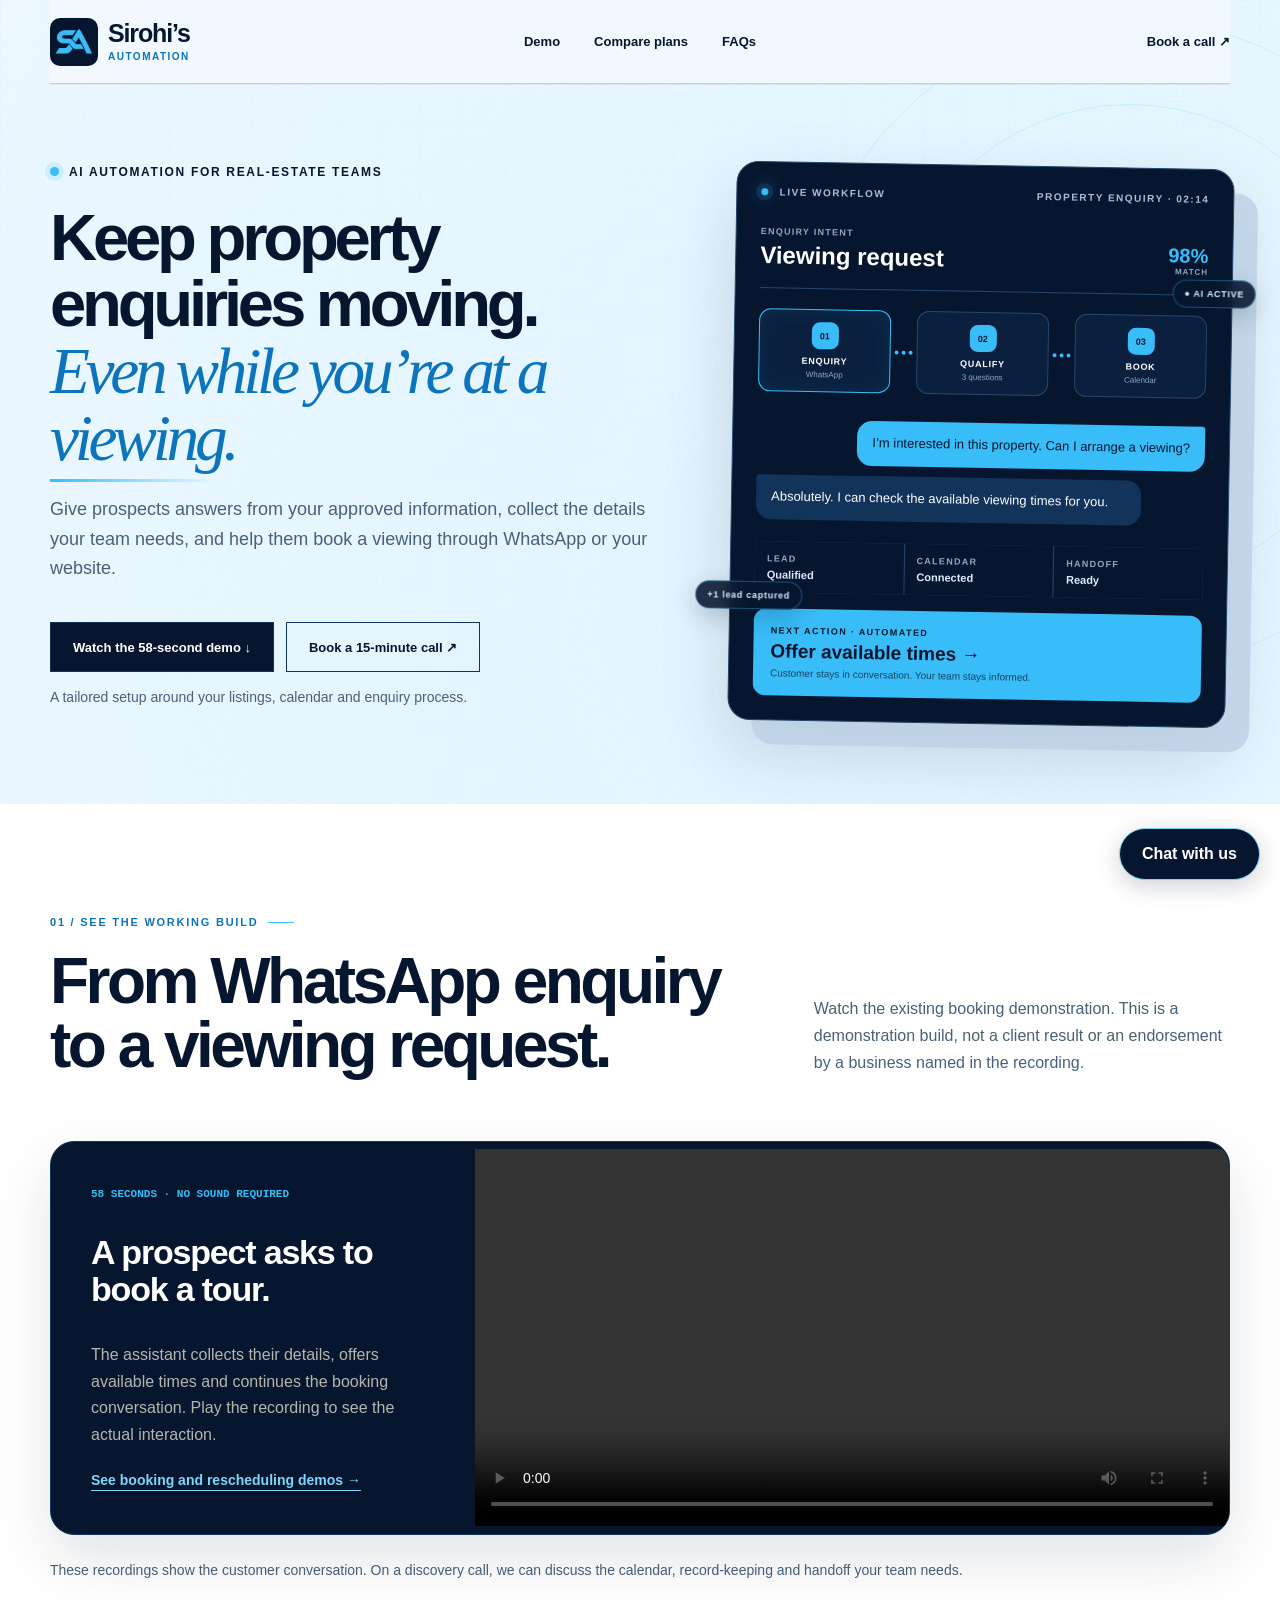
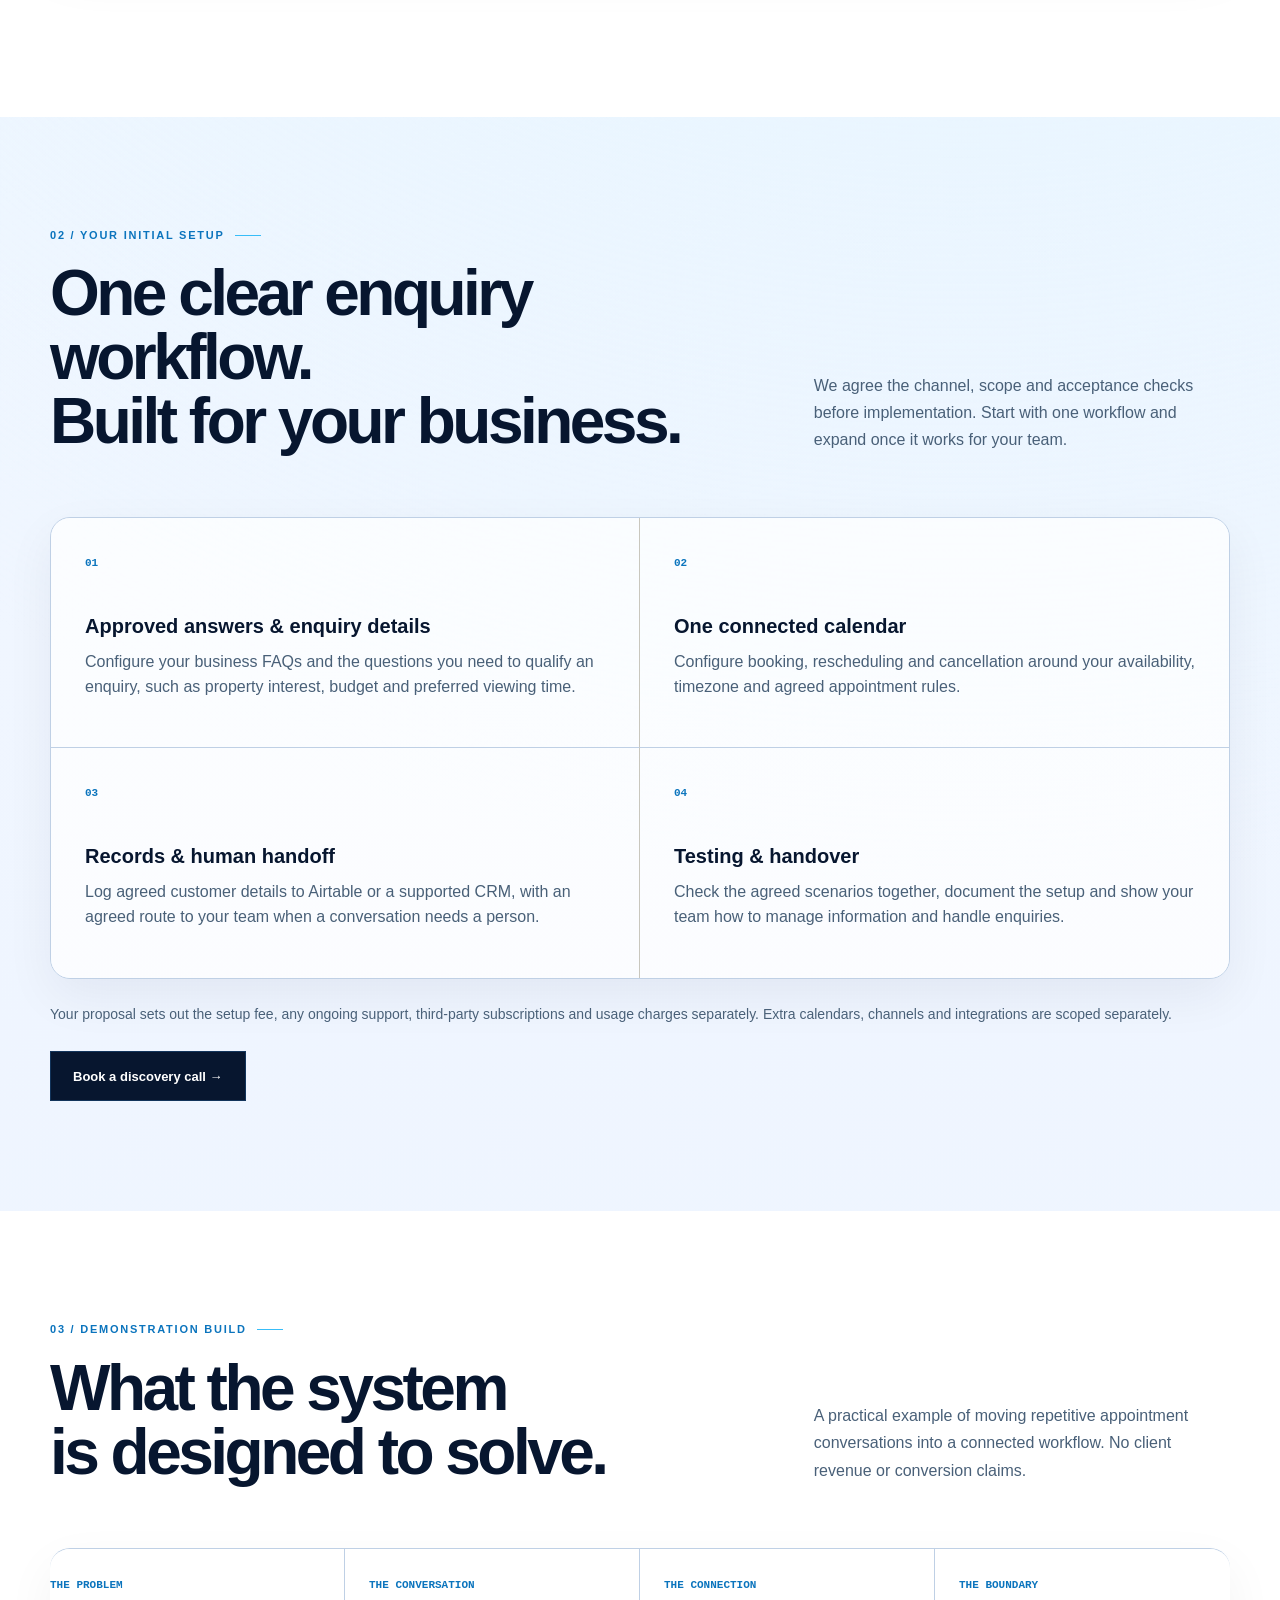
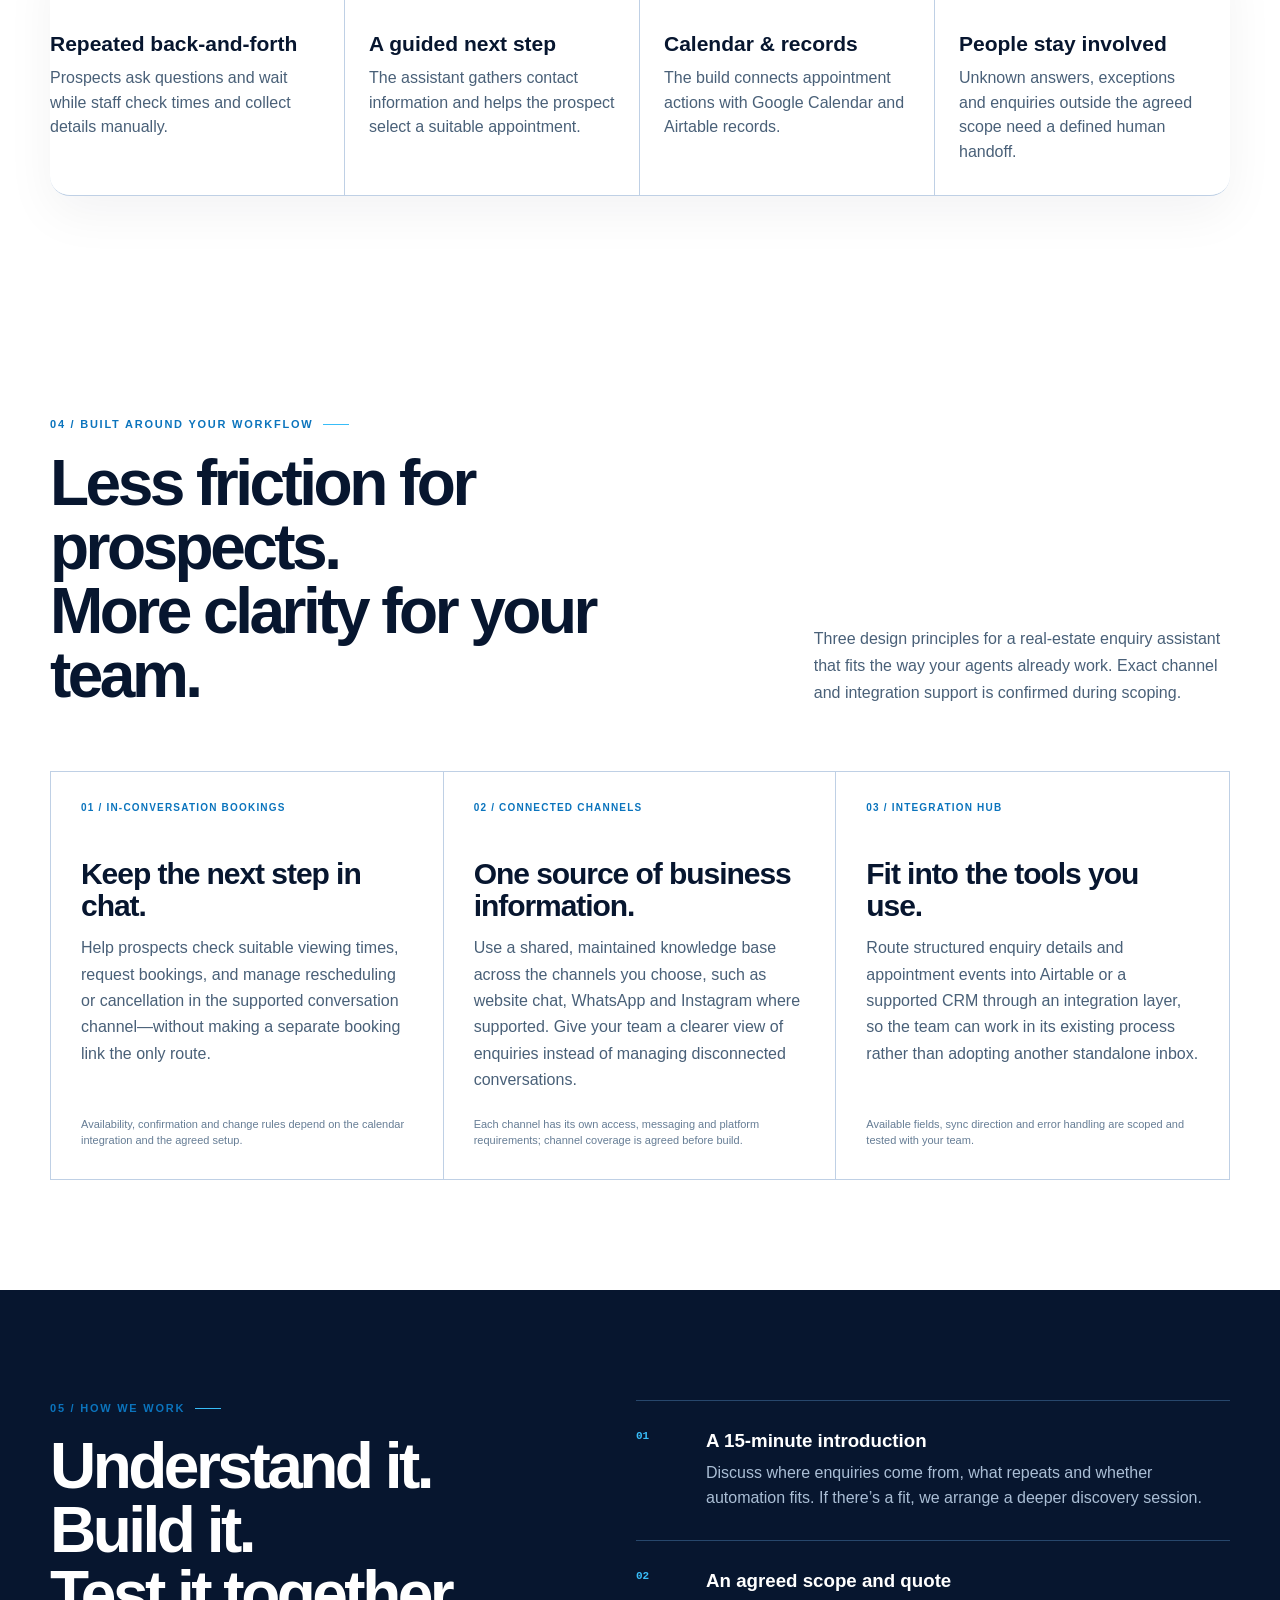
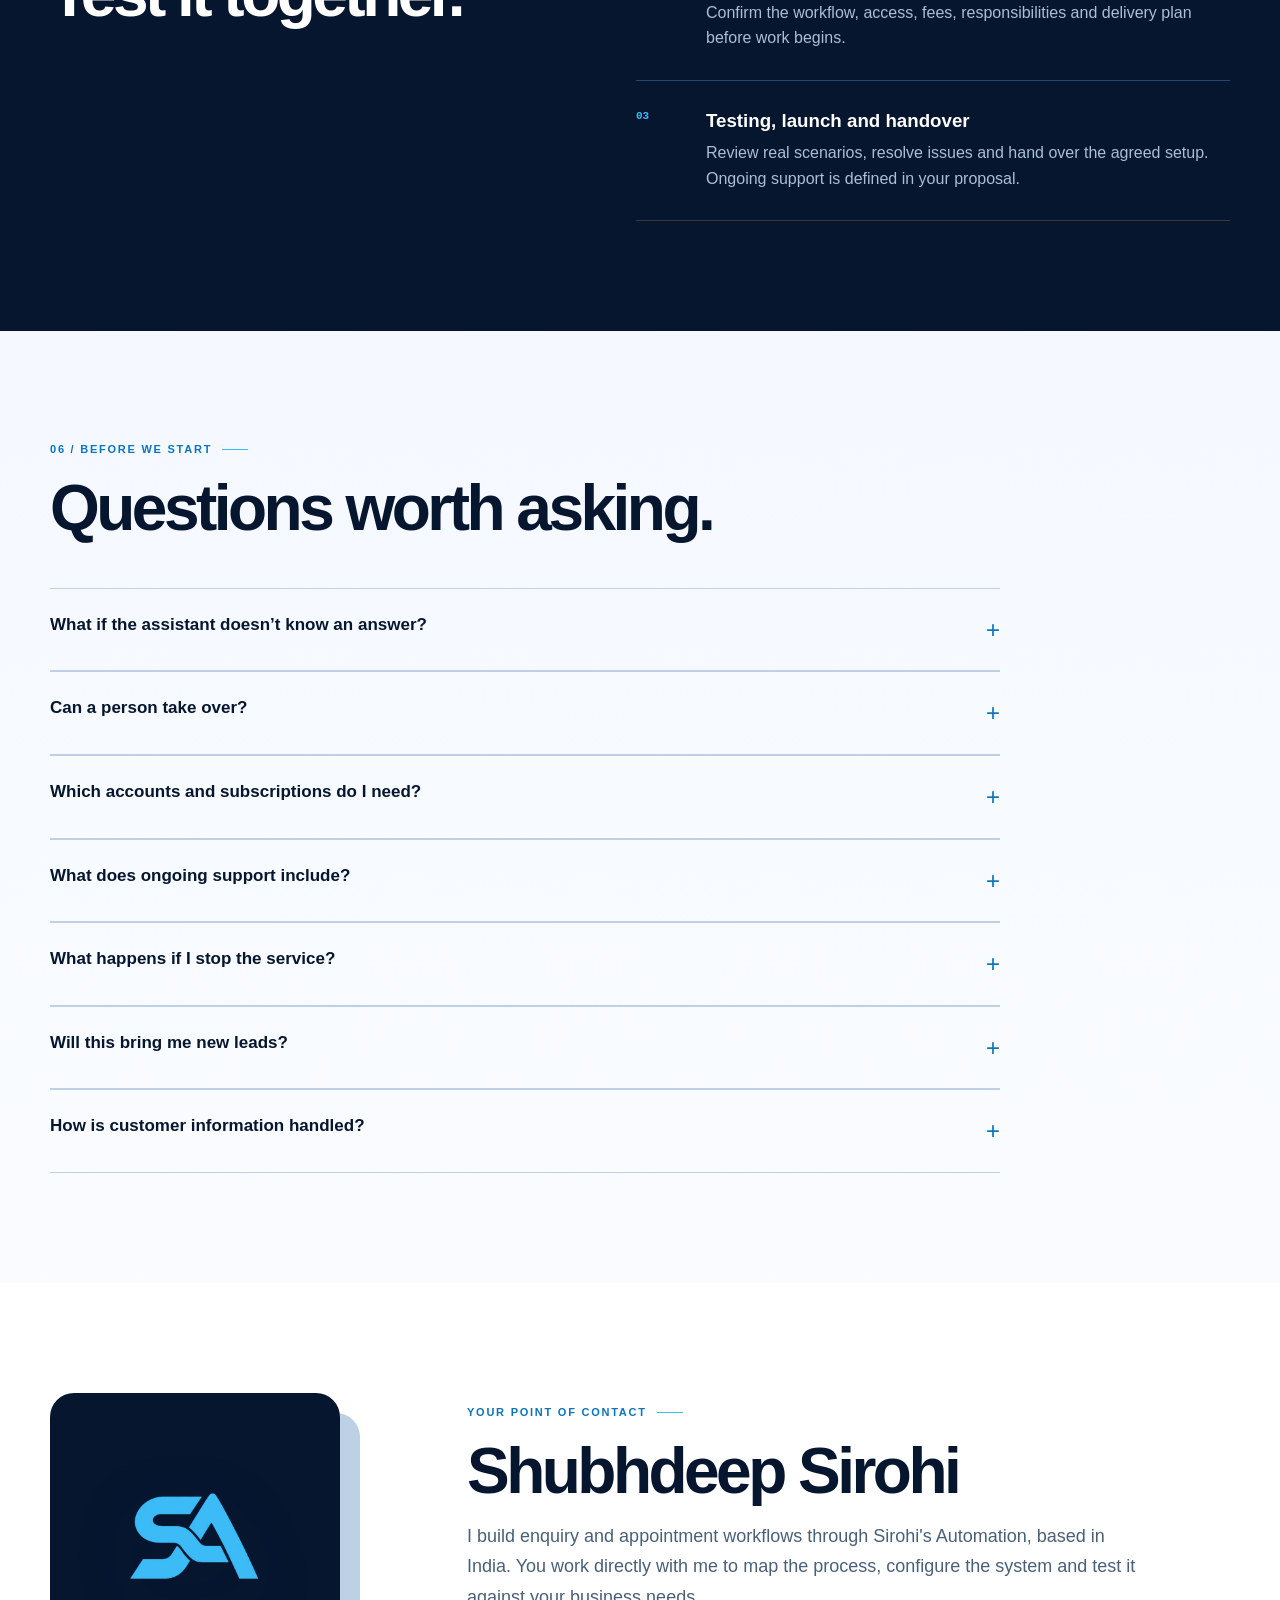
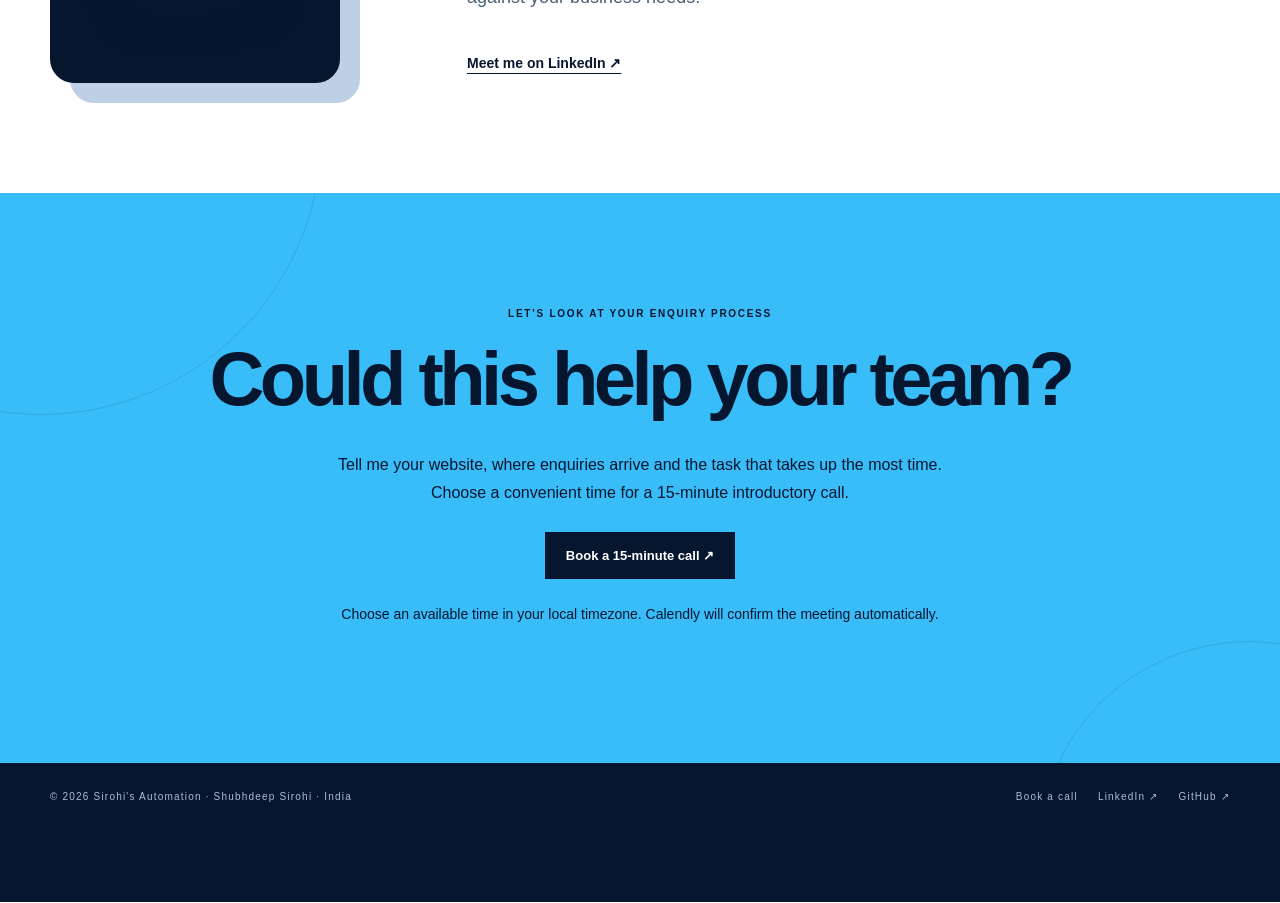
==== index.html @ df061fc7 "Fix strategy section numbering" ====
<!doctype html>
<html lang="en"><head><meta charset="utf-8"><meta name="viewport" content="width=device-width,initial-scale=1"><title>Real Estate Enquiry & Appointment Automation | Sirohi's Automation</title><meta name="description" content="AI enquiry answering and viewing appointment workflows for real-estate teams. Watch working WhatsApp demos and discuss a tailored setup."><link rel="canonical" href="https://sirohisautomation.com/"><link rel="stylesheet" href="styles.css?v=real-estate-5"><link rel="icon" type="image/webp" href="sirohi-logo.webp"></head><body><div class="page-noise" aria-hidden="true"></div><a class="skip-link" href="#main">Skip to content</a><header class="site-header"><a class="wordmark" href="index.html"><img class="brand-icon" src="sirohi-logo.webp" alt="" width="48" height="48"><span class="brand-text">Sirohi’s<span>Automation</span></span></a><nav aria-label="Main navigation"><a href="index.html#demo">Demo</a><a href="plans.html">Compare plans</a><a href="index.html#faq">FAQs</a></nav><a class="header-cta" href="https://calendly.com/shubhdeepsirohi/30min" target="_blank" rel="noopener noreferrer">Book a call ↗</a></header><main id="main">
<section class="hero" id="top"><div class="hero-copy"><div class="eyebrow"><span></span>AI automation for real-estate teams</div><h1>Keep property enquiries moving.<br><em>Even while you’re at a viewing.</em></h1><p>Give prospects answers from your approved information, collect the details your team needs, and help them book a viewing through WhatsApp or your website.</p><div class="hero-actions"><a class="button primary" href="#demo">Watch the 58-second demo ↓</a><a class="button secondary" href="https://calendly.com/shubhdeepsirohi/30min" target="_blank" rel="noopener noreferrer">Book a 15-minute call ↗</a></div><p class="hero-note">A tailored setup around your listings, calendar and enquiry process.</p></div>
<div class="system-card">
  <div class="system-card-top"><span><i class="live-dot"></i> LIVE WORKFLOW</span><span>PROPERTY ENQUIRY · 02:14</span></div>
  <div class="system-head"><div><span class="micro-label">ENQUIRY INTENT</span><strong>Viewing request</strong></div><div class="confidence">98% <small>match</small></div></div>
  <div class="flow-visual">
    <div class="flow-node active"><span class="node-icon">01</span><b>ENQUIRY</b><small>WhatsApp</small></div>
    <div class="flow-connector"><i></i><i></i><i></i></div>
    <div class="flow-node"><span class="node-icon">02</span><b>QUALIFY</b><small>3 questions</small></div>
    <div class="flow-connector"><i></i><i></i><i></i></div>
    <div class="flow-node"><span class="node-icon">03</span><b>BOOK</b><small>Calendar</small></div>
  </div>
  <div class="conversation"><div class="bubble customer">I’m interested in this property. Can I arrange a viewing?</div><div class="bubble agent">Absolutely. I can check the available viewing times for you.</div></div>
  <div class="system-grid"><div><span>LEAD</span><b>Qualified</b></div><div><span>CALENDAR</span><b>Connected</b></div><div><span>HANDOFF</span><b>Ready</b></div></div>
  <div class="confirmation"><small>NEXT ACTION · AUTOMATED</small><strong>Offer available times →</strong><span>Customer stays in conversation. Your team stays informed.</span></div>
  <div class="floating-chip chip-top">● AI ACTIVE</div><div class="floating-chip chip-bottom">+1 lead captured</div>
</div>
<div class="hero-orbit orbit-one"></div><div class="hero-orbit orbit-two"></div></section>
<section class="section work" id="demo"><div class="section-heading"><div><span class="kicker">01 / SEE THE WORKING BUILD</span><h2>From WhatsApp enquiry<br>to a viewing request.</h2></div><p>Watch the existing booking demonstration. This is a demonstration build, not a client result or an endorsement by a business named in the recording.</p></div><article class="demo-card"><div class="demo-card-copy"><span>58 SECONDS · NO SOUND REQUIRED</span><h3>A prospect asks to book a tour.</h3><p>The assistant collects their details, offers available times and continues the booking conversation. Play the recording to see the actual interaction.</p><a class="text-link" href="demos.html">See booking and rescheduling demos →</a></div><video controls preload="metadata" playsinline aria-label="WhatsApp property viewing booking demonstration"><source src="booking-demo.mp4" type="video/mp4"><a href="booking-demo.mp4">Download the booking demo</a></video></article><p class="section-note">These recordings show the customer conversation. On a discovery call, we can discuss the calendar, record-keeping and handoff your team needs.</p></section>
<section class="section" id="offer"><div class="section-heading"><div><span class="kicker">02 / YOUR INITIAL SETUP</span><h2>One clear enquiry workflow.<br>Built for your business.</h2></div><p>We agree the channel, scope and acceptance checks before implementation. Start with one workflow and expand once it works for your team.</p></div><div class="capability-grid">
<article><span>01</span><h3>Approved answers &amp; enquiry details</h3><p>Configure your business FAQs and the questions you need to qualify an enquiry, such as property interest, budget and preferred viewing time.</p></article>
<article><span>02</span><h3>One connected calendar</h3><p>Configure booking, rescheduling and cancellation around your availability, timezone and agreed appointment rules.</p></article>
<article><span>03</span><h3>Records &amp; human handoff</h3><p>Log agreed customer details to Airtable or a supported CRM, with an agreed route to your team when a conversation needs a person.</p></article>
<article><span>04</span><h3>Testing &amp; handover</h3><p>Check the agreed scenarios together, document the setup and show your team how to manage information and handle enquiries.</p></article></div><p class="section-note">Your proposal sets out the setup fee, any ongoing support, third-party subscriptions and usage charges separately. Extra calendars, channels and integrations are scoped separately.</p><a class="button primary" href="https://calendly.com/shubhdeepsirohi/30min" target="_blank" rel="noopener noreferrer">Book a discovery call →</a></section>
<section class="section work" id="case-study"><div class="section-heading"><div><span class="kicker">03 / DEMONSTRATION BUILD</span><h2>What the system<br>is designed to solve.</h2></div><p>A practical example of moving repetitive appointment conversations into a connected workflow. No client revenue or conversion claims.</p></div><div class="journey"><article><span>THE PROBLEM</span><h3>Repeated back-and-forth</h3><p>Prospects ask questions and wait while staff check times and collect details manually.</p></article><article><span>THE CONVERSATION</span><h3>A guided next step</h3><p>The assistant gathers contact information and helps the prospect select a suitable appointment.</p></article><article><span>THE CONNECTION</span><h3>Calendar &amp; records</h3><p>The build connects appointment actions with Google Calendar and Airtable records.</p></article><article><span>THE BOUNDARY</span><h3>People stay involved</h3><p>Unknown answers, exceptions and enquiries outside the agreed scope need a defined human handoff.</p></article></div></section>
<section class="section work" id="strategy"><div class="section-heading"><div><span class="kicker">04 / BUILT AROUND YOUR WORKFLOW</span><h2>Less friction for prospects.<br>More clarity for your team.</h2></div><p>Three design principles for a real-estate enquiry assistant that fits the way your agents already work. Exact channel and integration support is confirmed during scoping.</p></div><div class="strategy-grid">
<article><span>01 / IN-CONVERSATION BOOKINGS</span><h3>Keep the next step in chat.</h3><p>Help prospects check suitable viewing times, request bookings, and manage rescheduling or cancellation in the supported conversation channel—without making a separate booking link the only route.</p><small>Availability, confirmation and change rules depend on the calendar integration and the agreed setup.</small></article>
<article><span>02 / CONNECTED CHANNELS</span><h3>One source of business information.</h3><p>Use a shared, maintained knowledge base across the channels you choose, such as website chat, WhatsApp and Instagram where supported. Give your team a clearer view of enquiries instead of managing disconnected conversations.</p><small>Each channel has its own access, messaging and platform requirements; channel coverage is agreed before build.</small></article>
<article><span>03 / INTEGRATION HUB</span><h3>Fit into the tools you use.</h3><p>Route structured enquiry details and appointment events into Airtable or a supported CRM through an integration layer, so the team can work in its existing process rather than adopting another standalone inbox.</p><small>Available fields, sync direction and error handling are scoped and tested with your team.</small></article>
</div></section>
<section class="approach section" id="approach"><div><span class="kicker">05 / HOW WE WORK</span><h2>Understand it.<br>Build it.<br>Test it together.</h2></div><div class="principles"><article><span>01</span><div><h3>A 15-minute introduction</h3><p>Discuss where enquiries come from, what repeats and whether automation fits. If there’s a fit, we arrange a deeper discovery session.</p></div></article><article><span>02</span><div><h3>An agreed scope and quote</h3><p>Confirm the workflow, access, fees, responsibilities and delivery plan before work begins.</p></div></article><article><span>03</span><div><h3>Testing, launch and handover</h3><p>Review real scenarios, resolve issues and hand over the agreed setup. Ongoing support is defined in your proposal.</p></div></article></div></section>
<section class="section" id="faq"><div class="section-heading compact"><div><span class="kicker">06 / BEFORE WE START</span><h2>Questions worth asking.</h2></div></div><div class="faq-list">
<details><summary>What if the assistant doesn’t know an answer?</summary><p>We configure it to use your approved business information and direct unknown or out-of-scope questions to an agreed human contact. AI can make mistakes, so this behaviour is part of testing and ongoing review.</p></details><details><summary>Can a person take over?</summary><p>A route to your team is agreed during setup. This may be a notification, contact request or a supported inbox handoff. The exact experience depends on the channel and tools you use.</p></details><details><summary>Which accounts and subscriptions do I need?</summary><p>The current demonstration uses Botpress, Google Calendar and Airtable, with WhatsApp for the conversation. Your setup may use a website channel instead. We identify the necessary accounts, account ownership, access and third-party charges in the proposal.</p></details><details><summary>What does ongoing support include?</summary><p>If you choose ongoing support, the proposal defines monitoring, troubleshooting, information updates, response times and revision limits. New workflows and integrations are quoted separately.</p></details><details><summary>What happens if I stop the service?</summary><p>We agree ownership, handover, exports and cancellation terms before starting. Accounts you own remain yours; any functions relying on cancelled hosting or subscriptions may stop. Continued operation depends on keeping the required services active.</p></details><details><summary>Will this bring me new leads?</summary><p>This service handles enquiries you already receive. It does not include advertising or promise more website traffic, sales or a particular conversion rate.</p></details><details><summary>How is customer information handled?</summary><p>We agree which information is needed, where it is stored and who can access it before launch. Your customer-facing privacy information should cover the tools you choose. Please do not submit sensitive information in the demo chat.</p></details></div></section><section class="about section work" id="about"><div class="about-mark"><img src="sirohi-logo.webp" alt="Sirohi's Automation monogram" width="512" height="512" loading="lazy"></div><div class="about-copy"><span class="kicker">YOUR POINT OF CONTACT</span><h2>Shubhdeep Sirohi</h2><p>I build enquiry and appointment workflows through Sirohi's Automation, based in India. You work directly with me to map the process, configure the system and test it against your business needs.</p><a class="text-link" href="https://www.linkedin.com/in/shubhdeep-sirohi-b2a466288/">Meet me on LinkedIn ↗</a></div></section><section class="closing" id="contact"><span>LET’S LOOK AT YOUR ENQUIRY PROCESS</span><h2>Could this help your team?</h2><p>Tell me your website, where enquiries arrive and the task that takes up the most time.<br>Choose a convenient time for a 15-minute introductory call.</p><a href="https://calendly.com/shubhdeepsirohi/30min" target="_blank" rel="noopener noreferrer">Book a 15-minute call ↗</a><p class="contact-note">Choose an available time in your local timezone. Calendly will confirm the meeting automatically.</p></section></main><footer><span>© 2026 Sirohi's Automation · Shubhdeep Sirohi · India</span><div><a href="https://calendly.com/shubhdeepsirohi/30min" target="_blank" rel="noopener noreferrer">Book a call</a><a href="https://www.linkedin.com/in/shubhdeep-sirohi-b2a466288/">LinkedIn ↗</a><a href="https://github.com/shubhdeepsirohi-del">GitHub ↗</a></div></footer><details class="business-chat">
  <summary><span class="chat-open-label">Chat with us</span><span class="chat-close-label">Close chat</span></summary>
  <section class="business-chat-panel" aria-label="Sirohi's Automation assistant">
    <div class="business-chat-header"><strong>Sirohi's Automation</strong><a href="https://cdn.botpress.cloud/webchat/v3.7/shareable.html?configUrl=https://files.bpcontent.cloud/2026/09/03/00/20260903002242-D4VPPEIN.json" target="_blank" rel="noopener noreferrer">Open in new tab ↗</a></div>
    <iframe src="https://cdn.botpress.cloud/webchat/v3.7/shareable.html?configUrl=https://files.bpcontent.cloud/2026/09/03/00/20260903002242-D4VPPEIN.json" title="Chat with Sirohi's Automation" loading="lazy" allow="clipboard-write"></iframe>
  </section>
</details>
<div class="scroll-progress" aria-hidden="true"><i></i></div><div class="cursor-glow" aria-hidden="true"></div><script>
(() => {
  const progress=document.querySelector('.scroll-progress i');
  const glow=document.querySelector('.cursor-glow');
  const revealables=[...document.querySelectorAll('main section, .demo-card, .journey article, .capability-grid article, .principles article, .faq-list details, .plans-table-wrap, .plans-cta')];
  revealables.forEach((el,i)=>{el.classList.add('reveal'); if(i%5===1)el.classList.add('reveal-delay-1'); if(i%5===2)el.classList.add('reveal-delay-2'); if(i%5===3)el.classList.add('reveal-delay-3');});
  const io=new IntersectionObserver(entries=>entries.forEach(e=>{if(e.isIntersecting){e.target.classList.add('in-view');io.unobserve(e.target)}}),{threshold:.12,rootMargin:'0px 0px -8% 0px'});
  revealables.forEach(el=>io.observe(el));
  const update=()=>{const h=document.documentElement.scrollHeight-innerHeight; progress.style.width=(h>0?(scrollY/h)*100:0)+'%';};
  addEventListener('scroll',update,{passive:true}); update();
  addEventListener('pointermove',e=>{if(glow){glow.style.opacity='.75';glow.style.left=e.clientX+'px';glow.style.top=e.clientY+'px';}},{passive:true});
})();
</script></body></html>
---- styles.css ----
:root{--ink:#10110f;--paper:#f3f1e9;--lime:#c7ff3d;--muted:#65665f}*{box-sizing:border-box}html{scroll-behavior:smooth}body{margin:0;background:var(--paper);color:var(--ink);font-family:Arial,Helvetica,sans-serif}a{color:inherit;text-decoration:none}.site-header{width:min(1180px,calc(100% - 40px));height:84px;margin:auto;display:grid;grid-template-columns:1fr auto 1fr;align-items:center;border-bottom:1px solid #c9c7be}.wordmark{font-size:25px;font-weight:900;letter-spacing:-.08em}.wordmark span{color:#79a900}nav{display:flex;gap:34px;font-size:13px;font-weight:700}.header-cta{justify-self:end;font-size:13px;font-weight:800}.hero{width:min(1180px,calc(100% - 40px));min-height:650px;margin:auto;padding:86px 0 76px;display:grid;grid-template-columns:1.12fr .88fr;gap:80px;align-items:center}.eyebrow{display:flex;align-items:center;gap:10px;font-size:12px;font-weight:800;letter-spacing:.14em;text-transform:uppercase}.eyebrow span{width:9px;height:9px;background:#79a900;border-radius:50%;box-shadow:0 0 0 5px #dbeeb0}.hero h1{margin:26px 0 24px;font-size:clamp(54px,6.3vw,91px);line-height:.94;letter-spacing:-.065em}.hero h1 em{color:#6f9615;font-family:Georgia,serif;font-weight:400}.hero-copy>p{max-width:630px;color:#51524d;font-size:18px;line-height:1.65}.hero-actions{display:flex;gap:12px;margin-top:38px}.button{min-height:50px;padding:0 22px;display:inline-flex;align-items:center;justify-content:center;border:1px solid var(--ink);font-size:13px;font-weight:800}.button.primary{color:var(--paper);background:var(--ink)}.system-card{position:relative;padding:24px;background:var(--ink);color:white;box-shadow:18px 18px 0 #cfd0c7;transform:rotate(1.2deg)}.system-card-top{display:flex;justify-content:space-between;font-size:10px;font-weight:800;letter-spacing:.15em;color:#a7a99f}.status{color:var(--lime)}.status i{display:inline-block;width:7px;height:7px;border-radius:50%;background:var(--lime)}.conversation{margin:28px 0 22px;display:flex;flex-direction:column;gap:10px}.bubble{width:86%;padding:13px 15px;font-size:13px;line-height:1.45;border-radius:3px 15px 15px 15px;background:#292b27}.bubble.customer{width:auto;max-width:82%;align-self:flex-end;color:var(--ink);background:var(--lime);border-radius:15px 3px 15px 15px}.system-line{display:flex;justify-content:space-between;padding:14px 0;border-top:1px solid #33352f;font-size:12px}.system-line b{color:var(--lime)}.confirmation{margin-top:16px;padding:17px;background:var(--lime);color:var(--ink);display:flex;flex-direction:column;gap:5px}.confirmation small{font-size:9px;font-weight:900;letter-spacing:.16em}.confirmation strong{font-size:19px}.signal-bar{min-height:66px;padding:18px 30px;background:var(--lime);display:flex;justify-content:center;align-items:center;gap:34px;font-size:11px;font-weight:900;letter-spacing:.12em}.signal-bar i{width:5px;height:5px;border-radius:50%;background:var(--ink)}.section{padding:110px max(20px,calc((100% - 1180px)/2))}.section-heading{display:grid;grid-template-columns:1.25fr .75fr;gap:70px;align-items:end;margin-bottom:64px}.section-heading.compact{margin-bottom:48px}.kicker,.proof-label{display:block;margin-bottom:17px;color:#688b17;font-size:11px;font-weight:900;letter-spacing:.16em}.section-heading h2,.approach h2,.about h2{margin:0;font-size:clamp(39px,5vw,66px);line-height:1;letter-spacing:-.055em}.section-heading>p{margin:0;color:var(--muted);line-height:1.7}.work{background:#fffef8}.journey{display:grid;grid-template-columns:repeat(4,1fr);border-block:1px solid #c9c7be}.journey article{min-height:220px;padding:25px 24px 30px;border-right:1px solid #c9c7be}.journey article:first-child{padding-left:0}.journey article:last-child{border:0}.journey article>span,.capability-grid article>span{color:#688b17;font:700 11px monospace}.journey h3{margin:72px 0 10px;font-size:21px}.journey p,.capability-grid p{margin:0;color:var(--muted);line-height:1.55}.proof-panel{margin-top:48px;padding:42px;background:var(--ink);color:white;display:grid;grid-template-columns:1fr auto;gap:70px;align-items:end}.proof-panel h3{margin:0 0 13px;font-size:30px}.proof-panel p{max-width:670px;margin:0;color:#b5b6af;line-height:1.65}.proof-panel a{color:var(--lime);font-size:13px;font-weight:800}.capability-grid{display:grid;grid-template-columns:repeat(2,1fr);border:1px solid #c9c7be}.capability-grid article{min-height:230px;padding:34px;border-bottom:1px solid #c9c7be}.capability-grid article:nth-child(odd){border-right:1px solid #c9c7be}.capability-grid article:nth-child(n+3){border-bottom:0}.capability-grid h3{margin:45px 0 12px;font-size:20px}.approach{background:var(--ink);color:white;display:grid;grid-template-columns:.9fr 1.1fr;gap:100px}.principles article{display:grid;grid-template-columns:50px 1fr;gap:20px;padding:29px 0;border-top:1px solid #393b35}.principles article:last-child{border-bottom:1px solid #393b35}.principles>article>span{color:var(--lime);font:700 11px monospace}.principles h3{margin:0 0 8px}.principles p{margin:0;color:#aaaca3;line-height:1.6}.about{display:grid;grid-template-columns:.75fr 1.25fr;gap:90px;align-items:center}.about-mark{aspect-ratio:1;display:grid;place-items:center;background:var(--lime);font-size:clamp(80px,13vw,170px);font-weight:900;letter-spacing:-.1em}.about-copy>p{max-width:680px;color:var(--muted);font-size:18px;line-height:1.7}.social-links{display:flex;gap:13px;margin-top:30px}.social-links a{padding:13px 17px;border:1px solid var(--ink);font-size:13px;font-weight:800}.closing{padding:110px 20px;background:var(--lime);text-align:center}.closing>span{font-size:10px;font-weight:900;letter-spacing:.17em}.closing h2{margin:21px auto 35px;font-size:clamp(43px,6vw,76px);line-height:.98;letter-spacing:-.06em}.closing a{display:inline-block;padding:16px 21px;background:var(--ink);color:white;font-size:13px;font-weight:800}footer{padding:28px max(20px,calc((100% - 1180px)/2));display:flex;justify-content:space-between;background:var(--ink);color:#92948c;font-size:10px;letter-spacing:.12em}@media(max-width:850px){.site-header{grid-template-columns:1fr 1fr}.site-header nav{display:none}.hero{grid-template-columns:1fr;gap:60px}.signal-bar{justify-content:flex-start;overflow:hidden;white-space:nowrap}.section-heading,.approach,.about{grid-template-columns:1fr;gap:45px}.journey{grid-template-columns:1fr 1fr}.proof-panel{grid-template-columns:1fr}.about-mark{max-width:450px}}@media(max-width:540px){.site-header,.hero{width:calc(100% - 28px)}.hero{min-height:auto;padding:60px 0}.hero h1{font-size:52px}.hero-actions{flex-direction:column}.system-card{padding:18px;box-shadow:9px 9px 0 #cfd0c7}.journey,.capability-grid{grid-template-columns:1fr}.journey article,.capability-grid article{min-height:180px;border-right:0!important;border-bottom:1px solid #c9c7be!important;padding-left:0}.proof-panel{padding:28px}.social-links{display:grid}footer{flex-direction:column;gap:10px}}
.demos-page{min-height:calc(100vh - 84px)}.demos-hero{width:min(1180px,calc(100% - 40px));margin:auto;padding:108px 0 74px}.demos-hero h1{margin:0;max-width:940px;font-size:clamp(52px,7vw,92px);line-height:.96;letter-spacing:-.065em}.demos-hero h1 em{color:#6f9615;font-family:Georgia,serif;font-weight:400}.demos-hero p{max-width:680px;margin:26px 0 0;color:var(--muted);font-size:18px;line-height:1.65}.demo-grid{padding:0 max(20px,calc((100% - 1180px)/2)) 110px;display:grid;gap:34px}.demo-card{overflow:hidden;background:var(--ink);color:white;display:grid;grid-template-columns:.72fr 1.28fr;align-items:stretch}.demo-card-copy{padding:46px 40px;display:flex;flex-direction:column;justify-content:center}.demo-card-copy>span{color:var(--lime);font:700 11px monospace}.demo-card-copy h2{margin:32px 0 15px;font-size:clamp(30px,4vw,49px);line-height:1;letter-spacing:-.055em}.demo-card-copy p{margin:0;color:#b5b6af;line-height:1.65}.demo-card video{display:block;width:100%;height:100%;min-height:390px;object-fit:contain;background:#050505}.demos-closing{padding:100px 20px;background:var(--lime);text-align:center}.demos-closing>span{font-size:10px;font-weight:900;letter-spacing:.17em}.demos-closing h2{max-width:820px;margin:21px auto 35px;font-size:clamp(40px,5vw,67px);line-height:.98;letter-spacing:-.06em}.demos-closing a{display:inline-block;padding:16px 21px;background:var(--ink);color:white;font-size:13px;font-weight:800}@media(max-width:850px){.demos-hero{padding:72px 0 52px}.demo-card{grid-template-columns:1fr}.demo-card-copy{padding:36px 28px}.demo-card video{min-height:0}}@media(max-width:540px){.demos-hero{width:calc(100% - 28px)}.demos-hero h1{font-size:50px}.demo-grid{padding-bottom:70px}.demo-card-copy{padding:30px 24px}}
:root{--ink:#07162f;--paper:#edf4ff;--lime:#38bdf8;--muted:#496078}body{background:var(--paper);color:var(--ink)}.site-header{border-bottom-color:#bfd0e5}.wordmark span{color:#0b74bd}.eyebrow span{background:#38bdf8;box-shadow:0 0 0 5px #cceeff}.hero h1 em,.kicker,.proof-label,.journey article>span,.capability-grid article>span{color:#0b74bd}.hero-copy>p,.section-heading>p,.journey p,.capability-grid p,.about-copy>p{color:var(--muted)}.button{border-color:#12345b}.button.primary{background:#07162f;color:#fff}.system-card,.proof-panel,.approach,footer{background:#07162f}.system-card{box-shadow:18px 18px 0 #bdd0e5}.system-card-top{color:#aabed5}.status,.system-line b,.proof-panel a,.principles>article>span{color:#38bdf8}.status i{background:#38bdf8}.bubble{background:#12345b}.bubble.customer,.confirmation,.signal-bar,.about-mark,.closing{background:#38bdf8;color:#07162f}.system-line{border-top-color:#27476c}.journey,.capability-grid,.journey article,.capability-grid article{border-color:#bfd0e5}.work{background:#fff}.principles article{border-color:#27476c}.principles p,.proof-panel p,footer{color:#aabed5}.social-links a{border-color:#12345b}.closing a{background:#07162f;color:#fff}

/* Business assistant: shared across the homepage and demos. */
.business-chat{position:fixed;right:20px;bottom:20px;z-index:1000}
.business-chat>summary{list-style:none;cursor:pointer;padding:16px 22px;border:1px solid #80d5fa;border-radius:28px;background:#07162f;color:#fff;box-shadow:0 6px 24px #07162f33;font-size:16px;font-weight:700;text-align:center}
.business-chat>summary::-webkit-details-marker{display:none}
.business-chat>summary:focus-visible,.business-chat-header a:focus-visible{outline:3px solid #0b74bd;outline-offset:4px}
.chat-close-label{display:none}
.business-chat[open] .chat-open-label{display:none}
.business-chat[open] .chat-close-label{display:inline}
.business-chat-panel{position:absolute;right:0;bottom:68px;width:min(400px,calc(100vw - 32px));height:min(620px,calc(100vh - 120px));height:min(620px,calc(100dvh - 120px));display:flex;flex-direction:column;overflow:hidden;border:1px solid #bfd0e5;border-radius:16px;background:#fff;box-shadow:0 12px 48px #07162f33}
.business-chat-header{display:flex;flex-wrap:wrap;align-items:center;justify-content:space-between;gap:8px;padding:14px 16px;background:#07162f;color:#fff;font-size:14px}
.business-chat-header a{color:#80d5fa;text-decoration:underline}
.business-chat-panel iframe{display:block;width:100%;flex:1;min-height:0;border:0;background:#fff}
@media(max-width:540px){.business-chat{right:16px;bottom:16px}}

/* Sirohi Automation wordmark. */
.wordmark{display:inline-block;justify-self:start;font-size:25px;line-height:1;letter-spacing:-.04em}
.wordmark span{display:block;margin-top:5px;font-size:11px;line-height:1.2;letter-spacing:.14em;text-transform:uppercase}

/* Sirohi Automation logo lockup. */
.wordmark{display:flex;align-items:center;gap:11px}
.wordmark .brand-icon{display:block;flex:none;width:48px;height:48px;object-fit:contain;background:#07162f;border-radius:10px}
.wordmark .brand-text{display:block;margin:0;color:var(--ink);font-size:25px;line-height:1;letter-spacing:-.04em;text-transform:none}
.wordmark .brand-text>span{margin-top:5px;color:#0b74bd;font-size:10px;line-height:1.2;letter-spacing:.15em;text-transform:uppercase}
.about-mark{background:#07162f;overflow:hidden}
.about-mark img{display:block;width:100%;height:auto;object-fit:contain}
@media(max-width:540px){.site-header{grid-template-columns:auto 1fr;column-gap:12px}.wordmark{gap:8px}.wordmark .brand-icon{width:40px;height:40px}.wordmark .brand-text{font-size:22px}.wordmark .brand-text>span{font-size:9px}.header-cta{font-size:12px}}

/* Real-estate offer and direct enquiry flow. */
html{scroll-padding-top:24px}a:focus-visible,summary:focus-visible{outline:3px solid #0b74bd;outline-offset:5px}.skip-link{position:absolute;left:20px;top:-100px;padding:14px;background:#fff;z-index:2000}.skip-link:focus{top:10px}.hero{gap:48px;min-height:610px;padding:68px 0}.hero h1{font-size:clamp(44px,5.1vw,70px);line-height:1.02}.hero-note,.section-note{font-size:14px!important;line-height:1.7;color:var(--muted)}.section-note{margin:24px 0}.hero-actions{flex-wrap:wrap}.demo-card-copy h3{font-size:34px;line-height:1.1;letter-spacing:-.035em}.text-link{display:inline-block;margin-top:24px;font-size:14px;font-weight:700;text-decoration:underline;text-underline-offset:5px}.demo-card .text-link{color:#80d5fa}.demo-card video{height:auto;min-height:0;align-self:center}.demo-card{background:#07162f}.demos-hero h1 em{color:#0b74bd}.demos-closing{background:#38bdf8}.journey h3{margin-top:40px}.capability-grid article{border-bottom:1px solid #bfd0e5}.faq-list{max-width:900px}.faq-list details{border-top:1px solid #bfd0e5;padding:22px 0}.faq-list details:last-child{border-bottom:1px solid #bfd0e5}.faq-list summary{cursor:pointer;font-size:19px;font-weight:700;line-height:1.4}.faq-list p{color:var(--muted);line-height:1.75;max-width:800px;margin-bottom:0}.closing>p,.demos-closing>p{max-width:750px;margin:0 auto 26px;line-height:1.7}.closing .contact-note{margin-top:24px;font-size:14px}.closing .contact-note a,.closing .alternate-contact{padding:0;background:transparent;color:var(--ink);text-decoration:underline}.closing .alternate-contact{font-size:14px}footer{gap:24px;padding-bottom:100px}footer div{display:flex;flex-wrap:wrap;gap:20px}.system-card{transform:none}.about-mark{max-width:290px}.about{grid-template-columns:.6fr 1.4fr}.kicker{line-height:1.6}
@media(max-width:850px){.about{grid-template-columns:1fr}.hero{gap:42px}.section{padding-top:72px;padding-bottom:72px}}@media(max-width:540px){.hero h1{font-size:45px}.hero-actions{align-items:stretch}.system-card-top{gap:10px;font-size:9px}.confirmation strong{font-size:17px}.section-heading{gap:24px}.journey article{padding:24px 0}.capability-grid article{padding:25px!important}.site-header{height:82px}.header-cta{padding:12px 0}.closing{padding:75px 20px}.about-mark{max-width:220px}.demo-card-copy h3{font-size:30px}}
@media(prefers-reduced-motion:reduce){html{scroll-behavior:auto}}

/* Layered SA monogram: compact fintech-style lockup, original to Sirohi's Automation. */
.wordmark .brand-monogram{position:relative;display:block;flex:none;width:48px;height:48px;background:transparent;border-radius:0;overflow:visible}
.brand-monogram i,.brand-monogram b{position:absolute;display:grid;place-items:center;width:34px;height:40px;border-radius:9px;font-style:normal;font-size:24px;font-weight:900;line-height:1;letter-spacing:-.08em;color:#fff;box-shadow:0 3px 10px #07162f26}
.brand-monogram i{left:0;top:1px;background:#07162f;z-index:2}
.brand-monogram b{right:0;bottom:1px;background:#0b74bd;z-index:1}
.wordmark .brand-text{font-weight:900;letter-spacing:-.045em}
@media(max-width:540px){.wordmark .brand-monogram{width:40px;height:40px}.brand-monogram i,.brand-monogram b{width:29px;height:34px;font-size:20px;border-radius:8px}}

/* Cutting-edge interaction layer */
body{overflow-x:hidden}
body::before{content:"";position:fixed;inset:0;pointer-events:none;z-index:-1;background-image:linear-gradient(#07162f08 1px,transparent 1px),linear-gradient(90deg,#07162f08 1px,transparent 1px);background-size:72px 72px;mask-image:linear-gradient(to bottom,black,transparent 78%)}
.scroll-progress{position:fixed;left:0;top:0;width:100%;height:3px;z-index:3000;background:transparent}
.scroll-progress i{display:block;height:100%;width:0;background:#38bdf8;box-shadow:0 0 18px #38bdf899}
.cursor-glow{position:fixed;left:0;top:0;width:260px;height:260px;border-radius:50%;pointer-events:none;z-index:-1;background:radial-gradient(circle,#38bdf51c 0,transparent 68%);transform:translate(-50%,-50%);opacity:0;transition:opacity .25s ease}
.reveal{opacity:0;transform:translateY(34px);transition:opacity .75s cubic-bezier(.2,.7,.2,1),transform .75s cubic-bezier(.2,.7,.2,1)}
.reveal.in-view{opacity:1;transform:none}
.reveal-delay-1{transition-delay:.08s}.reveal-delay-2{transition-delay:.16s}.reveal-delay-3{transition-delay:.24s}
.hero .system-card{transition:transform .5s cubic-bezier(.2,.8,.2,1),box-shadow .5s ease}
.hero .system-card:hover{transform:translateY(-8px) rotate(-.6deg);box-shadow:26px 26px 0 #bdd0e5}
.button,.header-cta,.text-link,.closing a,.plans-cta a{transition:transform .25s ease,box-shadow .25s ease,background .25s ease}
.button:hover,.header-cta:hover,.closing a:hover,.plans-cta a:hover{transform:translateY(-3px)}
.capability-grid article,.journey article,.principles article,.faq-list details{transition:background .3s ease,transform .3s ease}
.capability-grid article:hover,.journey article:hover{background:#f4f9ff}
.journey article:hover{transform:translateY(-4px)}
.demo-card{transition:transform .45s cubic-bezier(.2,.8,.2,1),box-shadow .45s ease}
.demo-card:hover{transform:translateY(-6px);box-shadow:0 24px 70px #07162f1c}
.site-header{position:sticky;top:0;z-index:100;background:#edf4ffe8;backdrop-filter:blur(18px);-webkit-backdrop-filter:blur(18px)}
.kicker{position:relative}
.kicker::after{content:"";display:inline-block;width:26px;height:1px;margin:0 0 3px 10px;background:#38bdf8}
.business-chat>summary{transition:transform .25s ease,box-shadow .25s ease}
.business-chat>summary:hover{transform:translateY(-3px);box-shadow:0 10px 30px #07162f40}
@media(max-width:540px){body::before{background-size:44px 44px}.cursor-glow{display:none}.reveal{transform:translateY(20px)}}
@media(prefers-reduced-motion:reduce){.reveal{opacity:1;transform:none;transition:none}.demo-card,.hero .system-card,.button,.header-cta,.closing a,.plans-cta a{transition:none}}

/* Premium product-visual layer */
:root{--glow:#38bdf8;--deep:#07162f;--line:#bfd0e5}
body{background:radial-gradient(circle at 75% 8%,#dff4ff 0,transparent 28%),linear-gradient(180deg,#f5f9ff 0%,#edf4ff 48%,#fff 100%)}
body::before{content:"";position:fixed;inset:0;pointer-events:none;opacity:.28;background-image:linear-gradient(rgba(7,22,47,.045) 1px,transparent 1px),linear-gradient(90deg,rgba(7,22,47,.045) 1px,transparent 1px);background-size:42px 42px;mask-image:linear-gradient(to bottom,black,transparent 70%);z-index:-1}
.site-header{background:rgba(245,249,255,.72);backdrop-filter:blur(18px);-webkit-backdrop-filter:blur(18px);position:sticky;top:0;z-index:900;box-shadow:0 1px 0 rgba(7,22,47,.05)}
.site-header nav a{position:relative;transition:color .2s ease}.site-header nav a::after{content:"";position:absolute;left:0;right:0;bottom:-9px;height:2px;background:var(--glow);transform:scaleX(0);transform-origin:left;transition:transform .25s ease}.site-header nav a:hover{color:#0b74bd}.site-header nav a:hover::after{transform:scaleX(1)}
.hero{position:relative;isolation:isolate;min-height:720px}.hero-copy{position:relative;z-index:2}.hero h1{font-weight:800;text-wrap:balance}.hero h1 em{position:relative}.hero h1 em::after{content:"";position:absolute;left:0;right:12%;bottom:-8px;height:3px;background:linear-gradient(90deg,var(--glow),transparent);transform-origin:left}
.hero-actions .button{transition:transform .25s ease,box-shadow .25s ease,background .25s ease}.hero-actions .button:hover{transform:translateY(-4px);box-shadow:0 14px 30px rgba(7,22,47,.14)}
.system-card{overflow:visible;border:1px solid #27476c;border-radius:22px;box-shadow:24px 24px 0 rgba(189,208,229,.8),0 30px 70px rgba(7,22,47,.15);transform:rotate(1deg);transition:transform .5s cubic-bezier(.2,.8,.2,1),box-shadow .5s ease}.system-card:hover{transform:rotate(0) translateY(-10px);box-shadow:30px 34px 0 rgba(189,208,229,.65),0 40px 90px rgba(7,22,47,.22)}
.system-card-top{padding-bottom:5px}.live-dot{display:inline-block;width:7px;height:7px;margin-right:7px;border-radius:50%;background:#38bdf8;box-shadow:0 0 0 5px rgba(56,189,248,.12),0 0 18px #38bdf8;animation:pulse-dot 1.8s infinite}
.system-head{display:flex;justify-content:space-between;align-items:end;margin:24px 0 20px;padding-bottom:18px;border-bottom:1px solid #27476c}.micro-label,.system-grid span{display:block;font-size:9px;letter-spacing:.14em;color:#8fa8c3;font-weight:800}.system-head strong{display:block;margin-top:5px;font-size:24px}.confidence{font-size:20px;font-weight:800;color:#38bdf8;text-align:right}.confidence small{display:block;color:#8fa8c3;font-size:8px;text-transform:uppercase;letter-spacing:.12em}
.flow-visual{display:grid;grid-template-columns:1fr 26px 1fr 26px 1fr;align-items:center;margin:8px 0 25px}.flow-node{padding:12px 8px;border:1px solid #27476c;border-radius:12px;background:#0b203f;text-align:center;transition:transform .3s ease,border-color .3s ease}.flow-node:hover{transform:translateY(-4px);border-color:#38bdf8}.flow-node.active{border-color:#38bdf8;box-shadow:inset 0 0 22px rgba(56,189,248,.08)}.node-icon{display:grid;place-items:center;width:27px;height:27px;margin:0 auto 7px;border-radius:8px;background:#38bdf8;color:#07162f;font-size:9px;font-weight:900}.flow-node b{display:block;font-size:9px;letter-spacing:.08em}.flow-node small{display:block;margin-top:4px;color:#8fa8c3;font-size:8px}.flow-connector{display:flex;gap:3px;justify-content:center}.flow-connector i{width:4px;height:4px;border-radius:50%;background:#38bdf8;animation:travel 1.2s infinite}.flow-connector i:nth-child(2){animation-delay:.2s}.flow-connector i:nth-child(3){animation-delay:.4s}
.system-grid{display:grid;grid-template-columns:repeat(3,1fr);gap:1px;margin-top:18px;background:#27476c}.system-grid>div{padding:12px;background:#07162f}.system-grid b{display:block;margin-top:5px;font-size:11px;color:#dbeeff}.confirmation{border-radius:12px}.confirmation span{font-size:10px;opacity:.72}.floating-chip{position:absolute;padding:8px 11px;border:1px solid rgba(56,189,248,.35);border-radius:999px;background:rgba(7,22,47,.88);backdrop-filter:blur(8px);color:#dbeeff;font-size:9px;font-weight:800;letter-spacing:.08em;box-shadow:0 8px 24px rgba(7,22,47,.2);animation:float-chip 4s ease-in-out infinite}.chip-top{top:110px;right:-25px}.chip-bottom{bottom:110px;left:-35px;animation-delay:-2s}
.hero-orbit{position:absolute;border:1px solid rgba(56,189,248,.16);border-radius:50%;pointer-events:none;z-index:-1}.orbit-one{width:480px;height:480px;right:-140px;top:20px}.orbit-two{width:650px;height:650px;right:-225px;top:-65px}
.signal-bar{position:relative;overflow:hidden;background:#07162f;color:#aabed5;border-top:1px solid #27476c;border-bottom:1px solid #27476c}.signal-bar span{transition:color .2s ease}.signal-bar span:hover{color:#38bdf8}.signal-bar::after{content:"";position:absolute;inset:0;background:linear-gradient(90deg,transparent,rgba(56,189,248,.08),transparent);transform:translateX(-100%);animation:scan 5s linear infinite}
.section-heading h2{font-weight:800}.section-heading h2::selection,.hero h1::selection{background:#38bdf8;color:#07162f}
.demo-card{border:1px solid #16385e;border-radius:24px;box-shadow:0 24px 60px rgba(7,22,47,.12);transition:transform .35s ease,box-shadow .35s ease;position:relative}.demo-card:hover{transform:translateY(-8px);box-shadow:0 34px 80px rgba(7,22,47,.18)}.demo-card video{background:#030b18}.capability-grid{border-radius:20px;overflow:hidden;box-shadow:0 18px 50px rgba(7,22,47,.06)}.capability-grid article{background:rgba(255,255,255,.72);transition:background .25s ease,transform .25s ease}.capability-grid article:hover{background:#f5fbff;transform:translateY(-3px)}
.journey{border-radius:20px;overflow:hidden;box-shadow:0 18px 50px rgba(7,22,47,.05)}.journey article{background:rgba(255,255,255,.7);transition:background .25s ease}.journey article:hover{background:#f2faff}.principles article{transition:padding-left .3s ease}.principles article:hover{padding-left:12px}
.faq-list{max-width:950px}.faq-list details{border-bottom:1px solid #bfd0e5;padding:0}.faq-list summary{padding:24px 0;font-size:17px;font-weight:800;cursor:pointer;list-style:none;display:flex;justify-content:space-between;gap:20px}.faq-list summary::-webkit-details-marker{display:none}.faq-list summary::after{content:"+";font-size:24px;font-weight:400;color:#0b74bd;transition:transform .25s ease}.faq-list details[open] summary::after{transform:rotate(45deg)}.faq-list details p{max-width:760px;padding:0 0 25px;margin:0;color:#496078;line-height:1.7}
.about-mark{position:relative;overflow:hidden;border-radius:24px;box-shadow:20px 20px 0 #bdd0e5}.about-mark img{width:58%;height:58%;object-fit:contain;filter:drop-shadow(0 18px 30px rgba(7,22,47,.18));transition:transform .5s ease}.about-mark:hover img{transform:scale(1.07) rotate(-3deg)}
.closing{position:relative;overflow:hidden}.closing::before,.closing::after{content:"";position:absolute;border:1px solid rgba(7,22,47,.12);border-radius:50%;pointer-events:none}.closing::before{width:560px;height:560px;left:-240px;top:-340px}.closing::after{width:420px;height:420px;right:-180px;bottom:-300px}
.scroll-progress{height:3px;background:transparent}.scroll-progress i{background:linear-gradient(90deg,#38bdf8,#7dd3fc,#38bdf8);box-shadow:0 0 12px rgba(56,189,248,.65)}
.cursor-glow{width:320px;height:320px;background:radial-gradient(circle,rgba(56,189,248,.13),transparent 65%);filter:blur(3px);mix-blend-mode:multiply}
@keyframes pulse-dot{0%,100%{opacity:1;transform:scale(1)}50%{opacity:.45;transform:scale(.8)}}@keyframes travel{0%{opacity:.15;transform:translateX(-3px)}50%{opacity:1;transform:translateX(3px)}100%{opacity:.15;transform:translateX(-3px)}}@keyframes scan{to{transform:translateX(100%)}}@keyframes float-chip{0%,100%{transform:translateY(0)}50%{transform:translateY(-8px)}}
@media(max-width:850px){.hero{min-height:auto}.flow-visual{grid-template-columns:1fr;gap:8px}.flow-connector{transform:rotate(90deg);height:18px}.chip-top{right:5px;top:80px}.chip-bottom{left:5px;bottom:80px}.orbit-one{right:-260px}.orbit-two{right:-360px}}
@media(prefers-reduced-motion:reduce){.live-dot,.flow-connector i,.signal-bar::after,.floating-chip{animation:none}.system-card,.demo-card{transition:none}}


/* Strategy points from the website brief */
.strategy-grid{display:grid;grid-template-columns:repeat(3,minmax(0,1fr));border:1px solid #bfd0e5;background:#fff}
.strategy-grid article{min-height:300px;padding:30px;border-right:1px solid #bfd0e5;display:flex;flex-direction:column;align-items:flex-start}
.strategy-grid article:last-child{border-right:0}
.strategy-grid article>span{font-size:10px;font-weight:900;letter-spacing:.12em;color:#0b74bd}
.strategy-grid h3{margin:45px 0 13px;font-size:clamp(22px,2.4vw,30px);line-height:1.08;letter-spacing:-.035em}
.strategy-grid p{margin:0;color:#496078;line-height:1.65}
.strategy-grid small{display:block;margin-top:auto;padding-top:22px;color:#667d95;line-height:1.5;font-size:11px}
.brand-icon{display:block;width:48px;height:48px;object-fit:contain}
.wordmark{display:flex;align-items:center;gap:10px;letter-spacing:normal}
.brand-text{font-size:23px;font-weight:900;letter-spacing:-.07em;line-height:.95}
.brand-text span{display:block;margin-top:4px;font-size:15px;letter-spacing:-.04em}
@media(max-width:850px){.strategy-grid{grid-template-columns:1fr}.strategy-grid article{min-height:0;border-right:0;border-bottom:1px solid #bfd0e5;padding:28px}.strategy-grid article:last-child{border-bottom:0}.strategy-grid h3{margin:28px 0 12px}.strategy-grid small{margin-top:20px}}
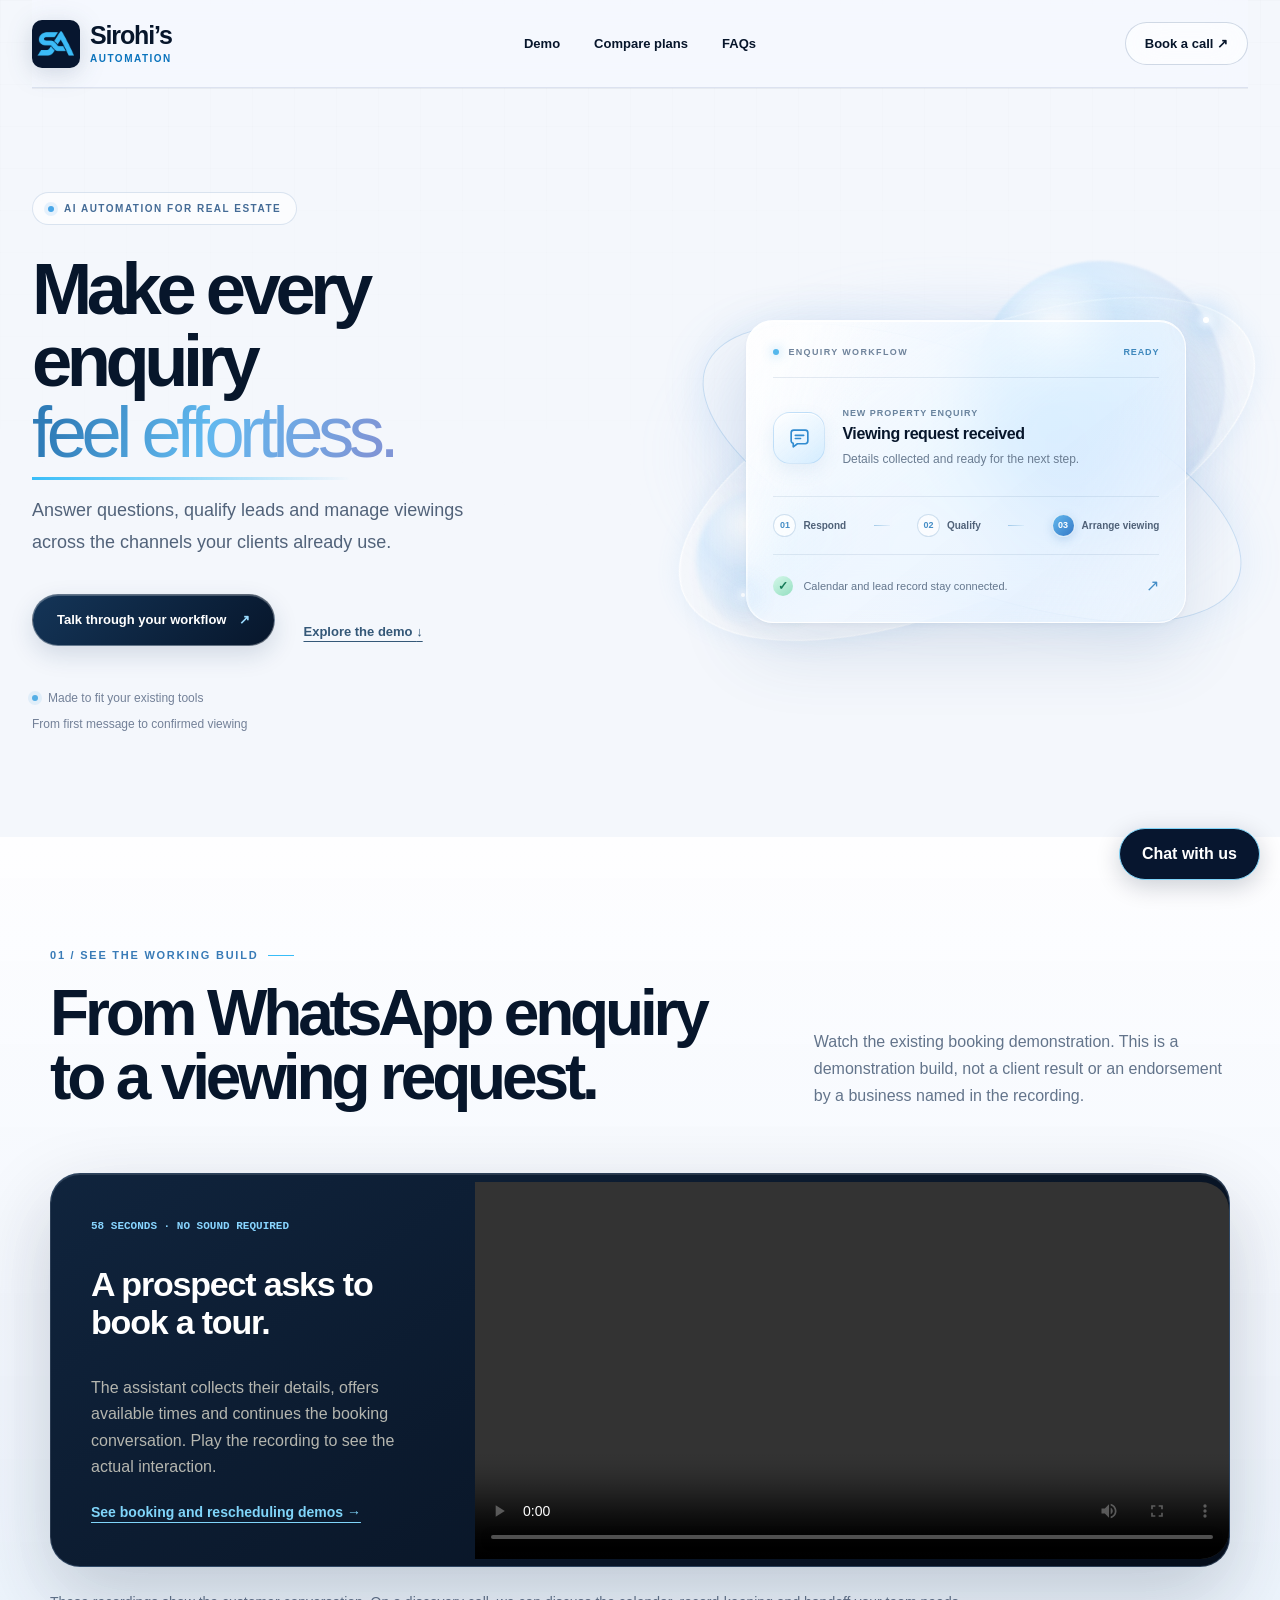
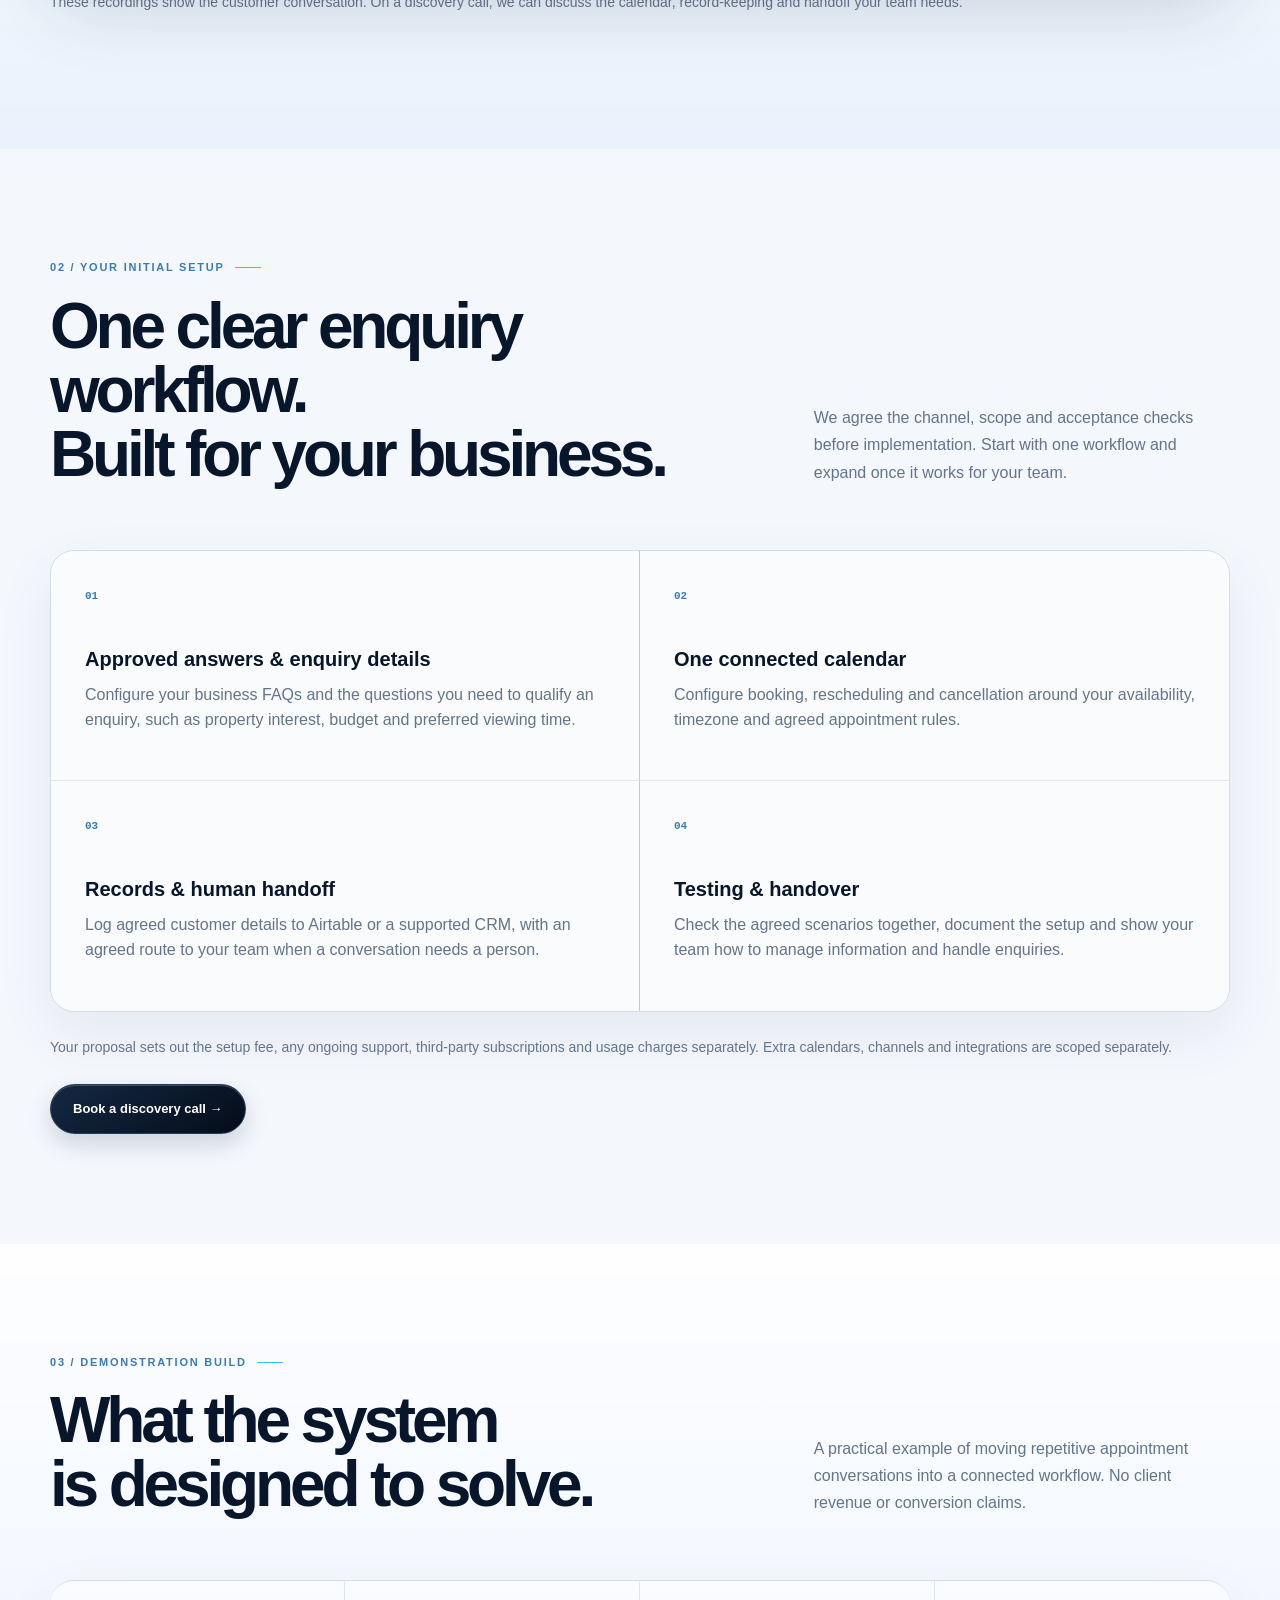
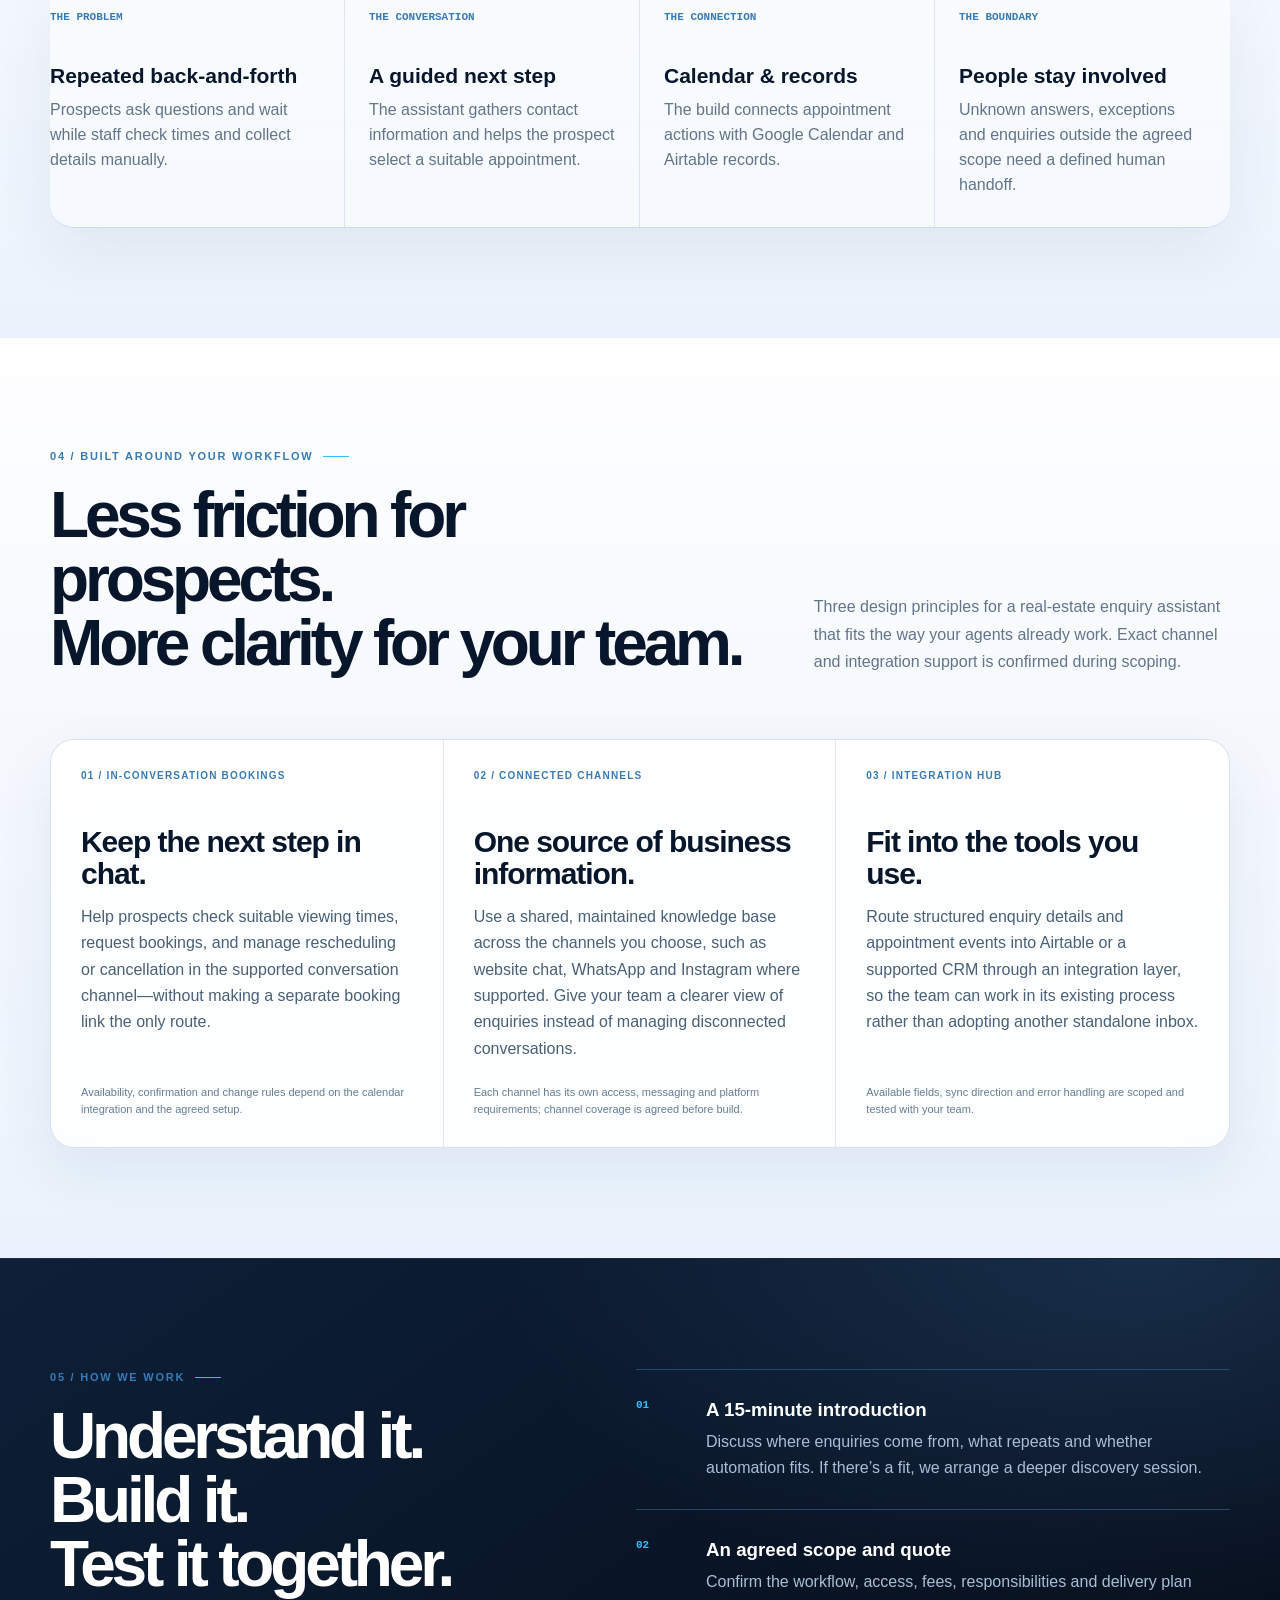
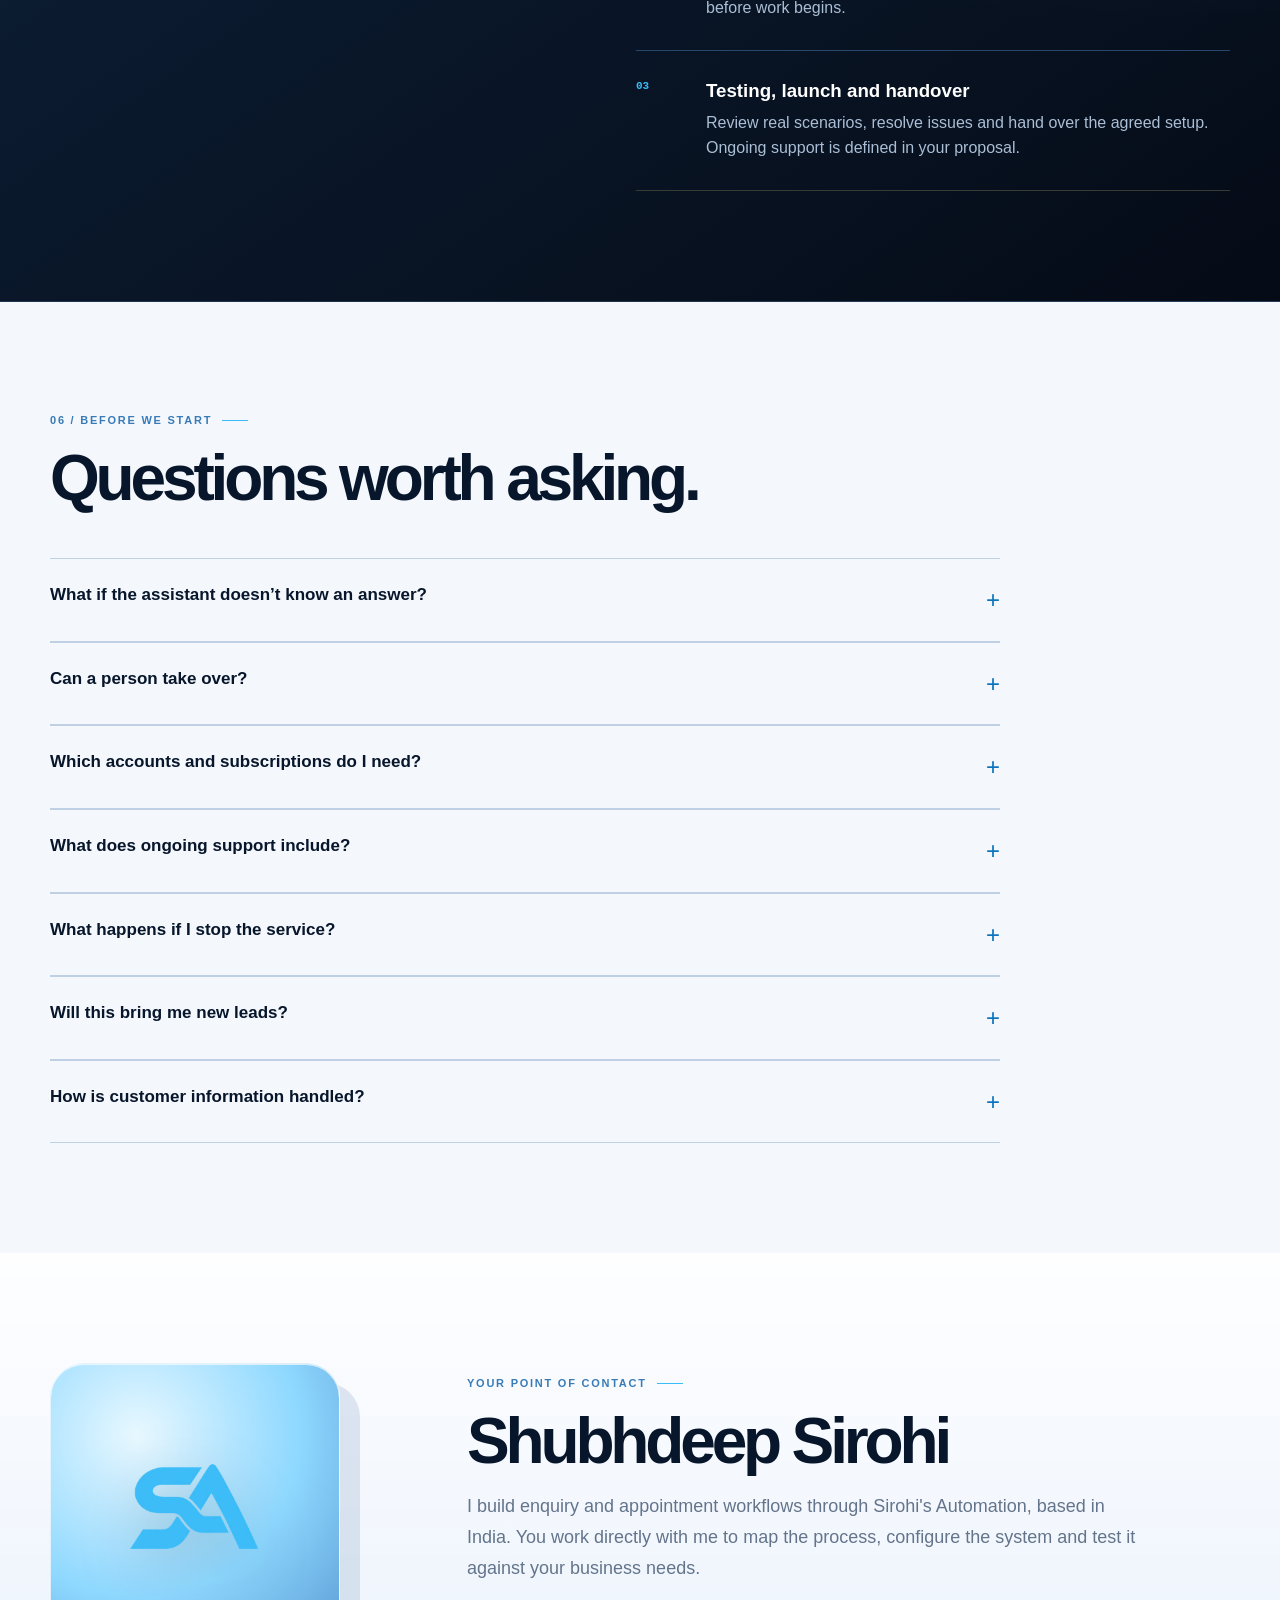
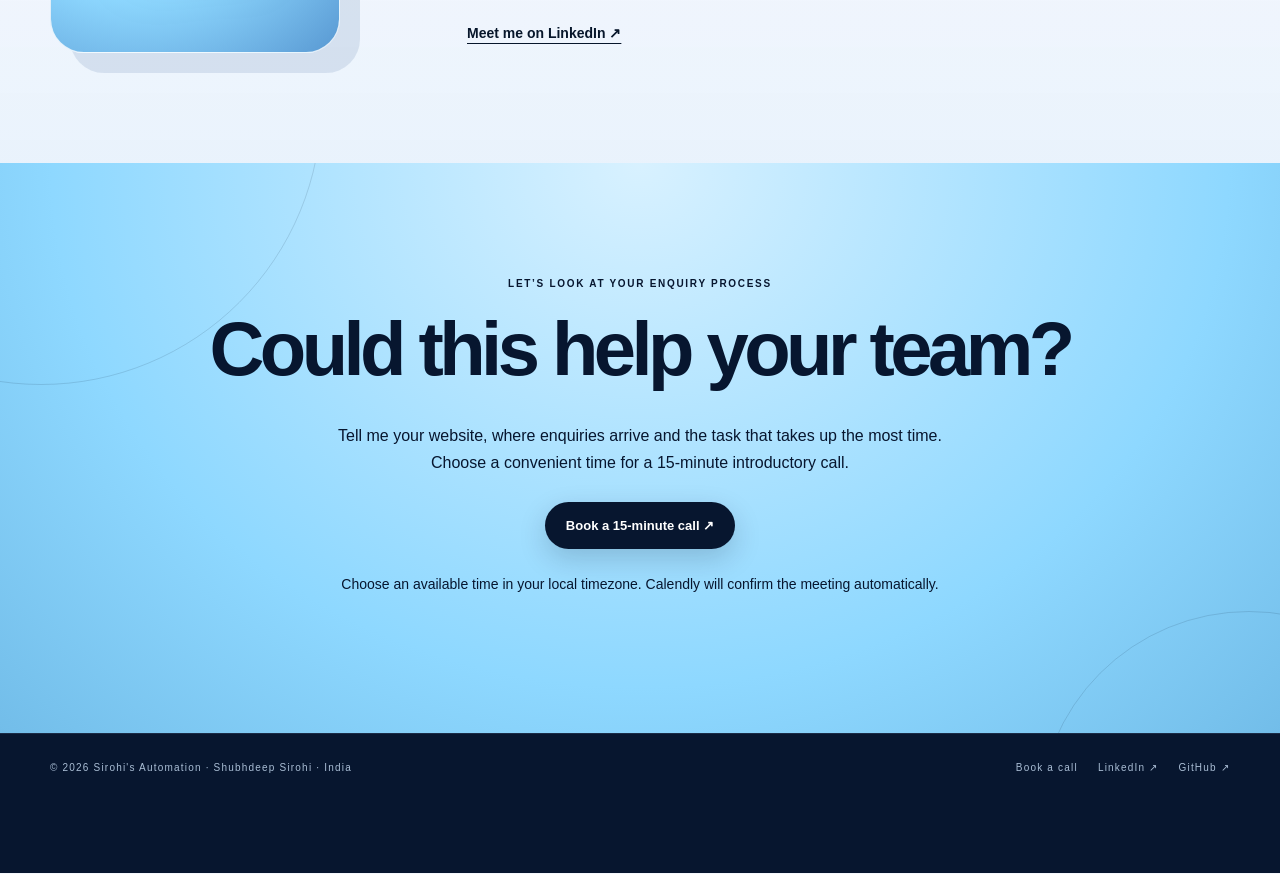
==== commit 079e0ffe: "Simplify homepage hero and remove dense workflow mockup" ====
--- a/index.html
+++ b/index.html
@@ -1,22 +1,23 @@
 <!doctype html>
-<html lang="en"><head><meta charset="utf-8"><meta name="viewport" content="width=device-width,initial-scale=1"><title>Real Estate Enquiry & Appointment Automation | Sirohi's Automation</title><meta name="description" content="AI enquiry answering and viewing appointment workflows for real-estate teams. Watch working WhatsApp demos and discuss a tailored setup."><link rel="canonical" href="https://sirohisautomation.com/"><link rel="stylesheet" href="styles.css?v=real-estate-5"><link rel="icon" type="image/webp" href="sirohi-logo.webp"></head><body><div class="page-noise" aria-hidden="true"></div><a class="skip-link" href="#main">Skip to content</a><header class="site-header"><a class="wordmark" href="index.html"><img class="brand-icon" src="sirohi-logo.webp" alt="" width="48" height="48"><span class="brand-text">Sirohi’s<span>Automation</span></span></a><nav aria-label="Main navigation"><a href="index.html#demo">Demo</a><a href="plans.html">Compare plans</a><a href="index.html#faq">FAQs</a></nav><a class="header-cta" href="https://calendly.com/shubhdeepsirohi/30min" target="_blank" rel="noopener noreferrer">Book a call ↗</a></header><main id="main">
-<section class="hero" id="top"><div class="hero-copy"><div class="eyebrow"><span></span>AI automation for real-estate teams</div><h1>Keep property enquiries moving.<br><em>Even while you’re at a viewing.</em></h1><p>Give prospects answers from your approved information, collect the details your team needs, and help them book a viewing through WhatsApp or your website.</p><div class="hero-actions"><a class="button primary" href="#demo">Watch the 58-second demo ↓</a><a class="button secondary" href="https://calendly.com/shubhdeepsirohi/30min" target="_blank" rel="noopener noreferrer">Book a 15-minute call ↗</a></div><p class="hero-note">A tailored setup around your listings, calendar and enquiry process.</p></div>
-<div class="system-card">
-  <div class="system-card-top"><span><i class="live-dot"></i> LIVE WORKFLOW</span><span>PROPERTY ENQUIRY · 02:14</span></div>
-  <div class="system-head"><div><span class="micro-label">ENQUIRY INTENT</span><strong>Viewing request</strong></div><div class="confidence">98% <small>match</small></div></div>
-  <div class="flow-visual">
-    <div class="flow-node active"><span class="node-icon">01</span><b>ENQUIRY</b><small>WhatsApp</small></div>
-    <div class="flow-connector"><i></i><i></i><i></i></div>
-    <div class="flow-node"><span class="node-icon">02</span><b>QUALIFY</b><small>3 questions</small></div>
-    <div class="flow-connector"><i></i><i></i><i></i></div>
-    <div class="flow-node"><span class="node-icon">03</span><b>BOOK</b><small>Calendar</small></div>
-  </div>
-  <div class="conversation"><div class="bubble customer">I’m interested in this property. Can I arrange a viewing?</div><div class="bubble agent">Absolutely. I can check the available viewing times for you.</div></div>
-  <div class="system-grid"><div><span>LEAD</span><b>Qualified</b></div><div><span>CALENDAR</span><b>Connected</b></div><div><span>HANDOFF</span><b>Ready</b></div></div>
-  <div class="confirmation"><small>NEXT ACTION · AUTOMATED</small><strong>Offer available times →</strong><span>Customer stays in conversation. Your team stays informed.</span></div>
-  <div class="floating-chip chip-top">● AI ACTIVE</div><div class="floating-chip chip-bottom">+1 lead captured</div>
+<html lang="en"><head><meta charset="utf-8"><meta name="viewport" content="width=device-width,initial-scale=1"><title>Real Estate Enquiry & Appointment Automation | Sirohi's Automation</title><meta name="description" content="AI enquiry answering and viewing appointment workflows for real-estate teams. Watch working WhatsApp demos and discuss a tailored setup."><link rel="canonical" href="https://sirohisautomation.com/"><link rel="stylesheet" href="styles.css?v=real-estate-6"><link rel="icon" type="image/webp" href="sirohi-logo.webp"></head><body><div class="page-noise" aria-hidden="true"></div><a class="skip-link" href="#main">Skip to content</a><header class="site-header"><a class="wordmark" href="index.html"><img class="brand-icon" src="sirohi-logo.webp" alt="" width="48" height="48"><span class="brand-text">Sirohi’s<span>Automation</span></span></a><nav aria-label="Main navigation"><a href="index.html#demo">Demo</a><a href="plans.html">Compare plans</a><a href="index.html#faq">FAQs</a></nav><a class="header-cta" href="https://calendly.com/shubhdeepsirohi/30min" target="_blank" rel="noopener noreferrer">Book a call ↗</a></header><main id="main">
+<section class="hero hero-minimal" id="top">
+<div class="hero-copy">
+<div class="eyebrow"><span></span>AI AUTOMATION FOR REAL ESTATE</div>
+<h1>Make every enquiry<br><em>feel effortless.</em></h1>
+<p>Answer questions, qualify leads and manage viewings across the channels your clients already use.</p>
+<div class="hero-actions"><a class="button primary" href="https://calendly.com/shubhdeepsirohi/30min" target="_blank" rel="noopener noreferrer">Talk through your workflow <span aria-hidden="true">↗</span></a><a class="text-link hero-demo-link" href="#demo">Explore the demo <span aria-hidden="true">↓</span></a></div>
+<div class="hero-proof"><span><i></i> Made to fit your existing tools</span><span>From first message to confirmed viewing</span></div>
 </div>
-<div class="hero-orbit orbit-one"></div><div class="hero-orbit orbit-two"></div></section>
+<div class="hero-visual" aria-hidden="true">
+<div class="light-field"></div><div class="light-ribbon ribbon-a"></div><div class="light-ribbon ribbon-b"></div><div class="light-orb orb-a"></div><div class="light-orb orb-b"></div>
+<div class="workflow-glass">
+<div class="workflow-head"><span class="workflow-dot"></span><span>ENQUIRY WORKFLOW</span><span class="workflow-status">READY</span></div>
+<div class="workflow-main"><div class="workflow-icon"><svg viewBox="0 0 24 24" fill="none" aria-hidden="true"><path d="M4 6.5A2.5 2.5 0 0 1 6.5 4h11A2.5 2.5 0 0 1 20 6.5v8a2.5 2.5 0 0 1-2.5 2.5H10l-4 3v-3.3A2.5 2.5 0 0 1 4 14.5v-8Z" stroke="currentColor" stroke-width="1.6" stroke-linejoin="round"/><path d="M8 9h8M8 12h5" stroke="currentColor" stroke-width="1.6" stroke-linecap="round"/></svg></div><div><span class="workflow-label">NEW PROPERTY ENQUIRY</span><strong>Viewing request received</strong><p>Details collected and ready for the next step.</p></div></div>
+<div class="workflow-track"><div class="track-step done"><span>01</span><b>Respond</b></div><i></i><div class="track-step done"><span>02</span><b>Qualify</b></div><i></i><div class="track-step current"><span>03</span><b>Arrange viewing</b></div></div>
+<div class="workflow-foot"><span class="workflow-check">✓</span><span>Calendar and lead record stay connected.</span><span class="workflow-arrow">↗</span></div>
+</div>
+<div class="glint glint-one"></div><div class="glint glint-two"></div>
+</div></section>
 <section class="section work" id="demo"><div class="section-heading"><div><span class="kicker">01 / SEE THE WORKING BUILD</span><h2>From WhatsApp enquiry<br>to a viewing request.</h2></div><p>Watch the existing booking demonstration. This is a demonstration build, not a client result or an endorsement by a business named in the recording.</p></div><article class="demo-card"><div class="demo-card-copy"><span>58 SECONDS · NO SOUND REQUIRED</span><h3>A prospect asks to book a tour.</h3><p>The assistant collects their details, offers available times and continues the booking conversation. Play the recording to see the actual interaction.</p><a class="text-link" href="demos.html">See booking and rescheduling demos →</a></div><video controls preload="metadata" playsinline aria-label="WhatsApp property viewing booking demonstration"><source src="booking-demo.mp4" type="video/mp4"><a href="booking-demo.mp4">Download the booking demo</a></video></article><p class="section-note">These recordings show the customer conversation. On a discovery call, we can discuss the calendar, record-keeping and handoff your team needs.</p></section>
 <section class="section" id="offer"><div class="section-heading"><div><span class="kicker">02 / YOUR INITIAL SETUP</span><h2>One clear enquiry workflow.<br>Built for your business.</h2></div><p>We agree the channel, scope and acceptance checks before implementation. Start with one workflow and expand once it works for your team.</p></div><div class="capability-grid">
 <article><span>01</span><h3>Approved answers &amp; enquiry details</h3><p>Configure your business FAQs and the questions you need to qualify an enquiry, such as property interest, budget and preferred viewing time.</p></article>
--- a/styles.css
+++ b/styles.css
@@ -109,3 +109,106 @@
 .brand-text{font-size:23px;font-weight:900;letter-spacing:-.07em;line-height:.95}
 .brand-text span{display:block;margin-top:4px;font-size:15px;letter-spacing:-.04em}
 @media(max-width:850px){.strategy-grid{grid-template-columns:1fr}.strategy-grid article{min-height:0;border-right:0;border-bottom:1px solid #bfd0e5;padding:28px}.strategy-grid article:last-child{border-bottom:0}.strategy-grid h3{margin:28px 0 12px}.strategy-grid small{margin-top:20px}}
+
+
+/* Premium titanium + glass visual direction inspired by flagship phone hardware */
+:root{--ink:#081426;--paper:#f3f6fb;--lime:#8ed8ff;--muted:#607087}
+body{background:radial-gradient(ellipse at 78% 8%,rgba(137,202,255,.22),transparent 34%),var(--paper)}
+.site-header{border-bottom:1px solid rgba(112,139,174,.25)}
+.wordmark{letter-spacing:-.045em}
+.brand-icon{filter:drop-shadow(0 5px 12px rgba(25,54,90,.18))}
+.header-cta,.button,.social-links a{border-radius:999px}
+.header-cta{padding:13px 19px;border:1px solid rgba(67,103,148,.24);background:rgba(255,255,255,.56);backdrop-filter:blur(18px)}
+.button{border-radius:999px;transition:transform .25s ease,box-shadow .25s ease}
+.button:hover,.header-cta:hover{transform:translateY(-2px);box-shadow:0 12px 28px rgba(20,50,88,.14)}
+.button.primary{background:linear-gradient(145deg,#132943,#050c19);border-color:#263d59;box-shadow:inset 0 1px 0 rgba(255,255,255,.2),0 10px 24px rgba(7,22,47,.16)}
+.hero{position:relative}
+.hero h1{letter-spacing:-.075em}
+.hero h1 em{background:linear-gradient(110deg,#3479b7,#6c9fd2 48%,#9d83c9);-webkit-background-clip:text;background-clip:text;color:transparent}
+.system-card{isolation:isolate;overflow:visible;border:1px solid rgba(183,213,248,.26);border-radius:34px;padding:30px;background:radial-gradient(ellipse at 80% 0%,rgba(91,157,224,.28),transparent 35%),linear-gradient(145deg,#10243d 0%,#071326 55%,#030914 100%);box-shadow:inset 0 1px 0 rgba(255,255,255,.2),inset 0 -1px 0 rgba(255,255,255,.05),0 35px 90px rgba(11,32,62,.24),18px 18px 0 rgba(176,196,220,.38);transform:rotate(.5deg)}
+.system-card::before{content:"";position:absolute;z-index:2;top:10px;left:50%;width:92px;height:24px;transform:translateX(-50%);border-radius:999px;background:#02060d;border:1px solid rgba(255,255,255,.08);box-shadow:inset 0 1px 2px rgba(255,255,255,.07)}
+.system-card-top{padding-top:20px}
+.system-head,.flow-node,.system-grid>div{border-color:rgba(174,208,247,.12)}
+.flow-node{border:1px solid rgba(159,199,242,.14);border-radius:16px;background:linear-gradient(145deg,rgba(255,255,255,.09),rgba(255,255,255,.025));padding:14px 8px;box-shadow:inset 0 1px 0 rgba(255,255,255,.08)}
+.node-icon{border-radius:9px!important;box-shadow:0 4px 12px rgba(56,189,248,.2)}
+.bubble{border:1px solid rgba(194,218,248,.08);border-radius:18px 18px 18px 5px;background:rgba(255,255,255,.075);backdrop-filter:blur(12px)}
+.bubble.customer{border:1px solid rgba(142,216,255,.4);border-radius:18px 18px 5px 18px;background:linear-gradient(130deg,#c6edff,#80cfff);color:#07162f}
+.system-grid{gap:8px;background:transparent}
+.system-grid>div{border:1px solid rgba(170,204,244,.13);border-radius:13px;background:rgba(255,255,255,.045)}
+.confirmation{border:1px solid rgba(142,216,255,.65);border-radius:19px;background:linear-gradient(120deg,#d8f3ff,#8ed8ff);box-shadow:0 10px 35px rgba(75,170,232,.16)}
+.floating-chip{border-color:rgba(200,226,255,.22);background:rgba(8,20,38,.76);box-shadow:inset 0 1px 0 rgba(255,255,255,.14),0 15px 35px rgba(4,14,28,.24)}
+.hero-orbit{border-color:rgba(90,156,218,.18)}
+.signal-bar{background:linear-gradient(100deg,#081426,#102844 50%,#081426);color:#c3d7ed;border-color:rgba(141,190,240,.2)}
+.signal-bar::after{background:linear-gradient(90deg,transparent,rgba(160,218,255,.12),transparent)}
+.section{position:relative}
+.work{background:linear-gradient(180deg,rgba(255,255,255,.86),rgba(232,241,252,.9))}
+.section-heading h2,.approach h2,.about h2{letter-spacing:-.065em}
+.strategy-grid,.capability-grid,.journey{border-color:rgba(109,139,178,.24);border-radius:24px;overflow:hidden;box-shadow:0 22px 60px rgba(23,51,88,.07)}
+.strategy-grid{background:rgba(255,255,255,.7);backdrop-filter:blur(18px)}
+.strategy-grid article,.journey article,.capability-grid article{border-color:rgba(109,139,178,.2);background:rgba(255,255,255,.48);transition:background .25s ease,transform .25s ease}
+.strategy-grid article:hover,.journey article:hover,.capability-grid article:hover{background:rgba(255,255,255,.92)}
+.strategy-grid article>span,.journey article>span,.capability-grid article>span,.kicker,.proof-label{color:#397bb7}
+.demo-card{border:1px solid rgba(151,192,237,.24);border-radius:30px;background:linear-gradient(145deg,#10243d,#050d1a);box-shadow:0 30px 80px rgba(7,22,47,.2),inset 0 1px 0 rgba(255,255,255,.12)}
+.demo-card video{border-radius:0 28px 28px 0}
+.approach{background:radial-gradient(ellipse at 90% 0%,rgba(84,144,210,.2),transparent 40%),linear-gradient(145deg,#0d2038,#050b16);border-top:1px solid rgba(164,201,244,.12);border-bottom:1px solid rgba(164,201,244,.12)}
+.about-mark{background:radial-gradient(circle at 30% 25%,#e8f8ff,#8ed8ff 55%,#5898d2);border:1px solid rgba(255,255,255,.8);border-radius:34px;box-shadow:inset 0 1px 0 rgba(255,255,255,.65),20px 20px 0 rgba(176,196,220,.42)}
+.closing{background:radial-gradient(ellipse at 50% 0%,#d8f1ff,#8ed8ff 65%,#72bde9)}
+.closing a,.demos-closing a{border-radius:999px;box-shadow:0 10px 28px rgba(7,22,47,.18)}
+footer{border-top:1px solid rgba(160,190,226,.13)}
+@media(max-width:850px){.system-card{padding:24px;border-radius:28px}.demo-card video{border-radius:0 0 28px 28px}.strategy-grid{border-radius:22px}}
+@media(prefers-reduced-motion:reduce){.button,.header-cta,.strategy-grid article,.journey article,.capability-grid article{transition:none}}
+
+
+/* Quiet, spacious hero: premium display lighting without device imagery */
+:root{--ink:#07162b;--paper:#f4f7fc;--lime:#88d5ff;--muted:#63748b}
+body{background:#f4f7fc;color:var(--ink)}
+.site-header{width:min(1240px,calc(100% - 64px));height:88px;border-bottom:1px solid rgba(88,119,159,.16)}
+.hero-minimal{width:min(1240px,calc(100% - 64px));min-height:650px;padding:104px 0 106px;grid-template-columns:1fr 1fr;gap:clamp(48px,7vw,115px)}
+.hero-minimal .hero-copy{position:relative;z-index:2}
+.hero-minimal .eyebrow{display:inline-flex;padding:10px 15px;border:1px solid rgba(65,113,169,.18);border-radius:999px;background:rgba(255,255,255,.62);font-size:10px;letter-spacing:.15em;color:#446b96}
+.hero-minimal .eyebrow span{width:6px;height:6px;background:#48a7e8;box-shadow:0 0 0 4px rgba(72,167,232,.12)}
+.hero-minimal h1{font-size:clamp(52px,5.65vw,78px);line-height:.99;letter-spacing:-.075em;margin:29px 0 25px;font-weight:650}
+.hero-minimal h1 em{font-family:inherit;font-weight:500;font-style:normal;background:linear-gradient(110deg,#2f7cb8 8%,#62b9ef 48%,#7f95d6 93%);-webkit-background-clip:text;background-clip:text;color:transparent}
+.hero-minimal .hero-copy>p{max-width:485px;margin:0;color:#52637a;font-size:18px;line-height:1.8}
+.hero-minimal .hero-actions{align-items:center;gap:28px;flex-wrap:wrap;margin-top:35px}
+.hero-minimal .button.primary{padding:0 24px;min-height:52px;background:linear-gradient(135deg,#143558,#07162b);border:1px solid rgba(255,255,255,.35);border-radius:999px;color:#fff;box-shadow:inset 0 1px 0 rgba(255,255,255,.24),0 9px 24px rgba(19,56,97,.15)}
+.hero-minimal .button.primary span{margin-left:13px;color:#9bdcff}
+.hero-demo-link{font-size:13px;font-weight:750;color:#355878}
+.hero-proof{display:flex;flex-direction:column;gap:12px;margin-top:45px;color:#738198;font-size:12px}
+.hero-proof span{display:flex;align-items:center;gap:10px}
+.hero-proof i{width:6px;height:6px;background:#54aee5;border-radius:50%;box-shadow:0 0 0 4px rgba(84,174,229,.12)}
+.hero-visual{position:relative;min-height:400px;display:flex;align-items:center;justify-content:center;isolation:isolate}
+.light-field{position:absolute;inset:3% -5% 3% -7%;z-index:-3;border-radius:46% 54% 54% 46%;background:radial-gradient(ellipse at 50% 48%,rgba(111,192,255,.28),rgba(150,190,245,.14) 34%,rgba(244,247,252,0) 70%);filter:blur(12px)}
+.light-ribbon{position:absolute;z-index:-2;width:110%;height:64%;left:-5%;top:20%;border:1px solid rgba(255,255,255,.95);border-radius:50%;transform:rotate(-24deg);box-shadow:0 0 24px rgba(95,171,236,.12),inset 0 0 22px rgba(255,255,255,.28);pointer-events:none}
+.ribbon-a{background:linear-gradient(100deg,rgba(255,255,255,0),rgba(255,255,255,.5) 45%,rgba(87,167,231,.09) 65%,transparent);filter:blur(.4px)}
+.ribbon-b{width:102%;height:56%;top:25%;left:0;transform:rotate(22deg);border-color:rgba(129,178,226,.38);box-shadow:0 0 45px rgba(100,172,236,.13)}
+.light-orb{position:absolute;z-index:-1;border-radius:50%;filter:blur(1px);pointer-events:none}
+.orb-a{width:250px;height:250px;right:4%;top:0;background:radial-gradient(circle at 32% 27%,rgba(255,255,255,.95),rgba(168,218,255,.34) 25%,rgba(94,156,225,.08) 58%,transparent 72%);box-shadow:inset -15px -15px 35px rgba(80,127,202,.1)}
+.orb-b{width:145px;height:145px;left:2%;bottom:7%;background:radial-gradient(circle at 35% 25%,rgba(255,255,255,.96),rgba(176,218,255,.34) 32%,rgba(100,160,230,.03) 70%,transparent);filter:blur(2px)}
+.workflow-glass{position:relative;width:min(100%,440px);padding:26px;border:1px solid rgba(255,255,255,.9);border-radius:27px;background:linear-gradient(142deg,rgba(255,255,255,.82),rgba(241,248,255,.55) 50%,rgba(220,237,253,.56));backdrop-filter:blur(28px) saturate(140%);-webkit-backdrop-filter:blur(28px) saturate(140%);box-shadow:inset 0 1px 0 rgba(255,255,255,.98),inset 1px 0 0 rgba(255,255,255,.55),0 28px 70px rgba(48,91,144,.14),0 2px 5px rgba(41,76,120,.05);transform:translateY(10px);overflow:hidden}
+.workflow-glass::before{content:"";position:absolute;inset:0;pointer-events:none;background:linear-gradient(118deg,rgba(255,255,255,.64),transparent 28%,transparent 70%,rgba(255,255,255,.32));opacity:.8}
+.workflow-glass::after{content:"";position:absolute;top:-50%;left:-30%;width:45%;height:200%;transform:rotate(25deg);background:linear-gradient(90deg,transparent,rgba(255,255,255,.3),transparent);animation:glass-sheen 9s ease-in-out infinite;pointer-events:none}
+.workflow-head,.workflow-main,.workflow-track,.workflow-foot{position:relative;z-index:1}
+.workflow-head{display:flex;align-items:center;gap:9px;padding-bottom:20px;border-bottom:1px solid rgba(79,114,153,.14);color:#6f839b;font-size:9px;font-weight:850;letter-spacing:.15em}
+.workflow-dot{width:6px;height:6px;border-radius:50%;background:#54b7ec;box-shadow:0 0 11px rgba(84,183,236,.8)}
+.workflow-status{margin-left:auto;color:#3d87bc;letter-spacing:.1em}
+.workflow-main{display:flex;gap:17px;align-items:center;padding:30px 0 27px}
+.workflow-icon{width:52px;height:52px;flex:0 0 52px;display:grid;place-items:center;border:1px solid rgba(101,169,225,.25);border-radius:17px;color:#318bd0;background:linear-gradient(145deg,rgba(255,255,255,.95),rgba(205,233,255,.82));box-shadow:inset 0 1px 0 #fff,0 7px 18px rgba(59,127,188,.1)}
+.workflow-icon svg{width:25px;height:25px}
+.workflow-label{display:block;margin-bottom:7px;color:#69839e;font-size:9px;font-weight:850;letter-spacing:.11em}
+.workflow-main strong{display:block;font-size:16px;letter-spacing:-.025em}
+.workflow-main p{margin:7px 0 0;font-size:12px;line-height:1.6;color:#6a7c92}
+.workflow-track{display:flex;align-items:center;justify-content:space-between;gap:8px;padding:17px 0;border-top:1px solid rgba(79,114,153,.13);border-bottom:1px solid rgba(79,114,153,.13)}
+.track-step{display:flex;align-items:center;gap:7px;color:#4f6178;font-size:10px;white-space:nowrap}
+.track-step>span{width:23px;height:23px;display:grid;place-items:center;border:1px solid rgba(75,135,190,.25);border-radius:50%;background:rgba(255,255,255,.7);color:#468ec6;font-size:9px;font-weight:800}
+.track-step.current>span{color:white;background:linear-gradient(135deg,#62b8ed,#3679c7);box-shadow:0 3px 10px rgba(54,121,199,.22);border-color:rgba(255,255,255,.8)}
+.workflow-track>i{width:16px;height:1px;background:linear-gradient(90deg,rgba(76,150,206,.45),rgba(76,150,206,.08))}
+.workflow-foot{display:flex;align-items:center;gap:10px;padding-top:21px;color:#63768d;font-size:11px}
+.workflow-check{display:grid;place-items:center;width:20px;height:20px;flex:0 0 20px;border-radius:50%;background:linear-gradient(145deg,#d5f7e9,#94dfc1);color:#177a59;font-size:12px;font-weight:900}
+.workflow-arrow{margin-left:auto;font-size:16px;color:#438dc7}
+.glint{position:absolute;width:6px;height:6px;border-radius:50%;background:#fff;box-shadow:0 0 10px 3px rgba(255,255,255,.9),0 0 25px 7px rgba(100,182,245,.5)}
+.glint-one{right:7%;top:14%}.glint-two{left:10%;bottom:16%;width:4px;height:4px;opacity:.75}
+@keyframes glass-sheen{0%,58%{transform:translateX(-160%) rotate(25deg)}78%,100%{transform:translateX(380%) rotate(25deg)}}
+@media(max-width:900px){.hero-minimal{grid-template-columns:1fr;gap:45px;padding:75px 0 80px}.hero-visual{min-height:360px}.hero-minimal .hero-copy>p{max-width:620px}.hero-proof{margin-top:30px}}
+@media(max-width:540px){.site-header,.hero-minimal{width:calc(100% - 32px)}.hero-minimal{padding:60px 0 65px;gap:24px}.hero-minimal h1{font-size:clamp(43px,12vw,60px)}.hero-minimal .hero-copy>p{font-size:16px}.hero-minimal .hero-actions{align-items:flex-start;gap:21px}.hero-visual{min-height:310px}.workflow-glass{padding:20px;border-radius:23px}.workflow-track{gap:4px}.track-step{gap:4px;font-size:9px}.track-step>span{width:20px;height:20px}.workflow-track>i{width:9px}.orb-a{width:180px;height:180px}}
+@media(prefers-reduced-motion:reduce){.workflow-glass::after{animation:none}}
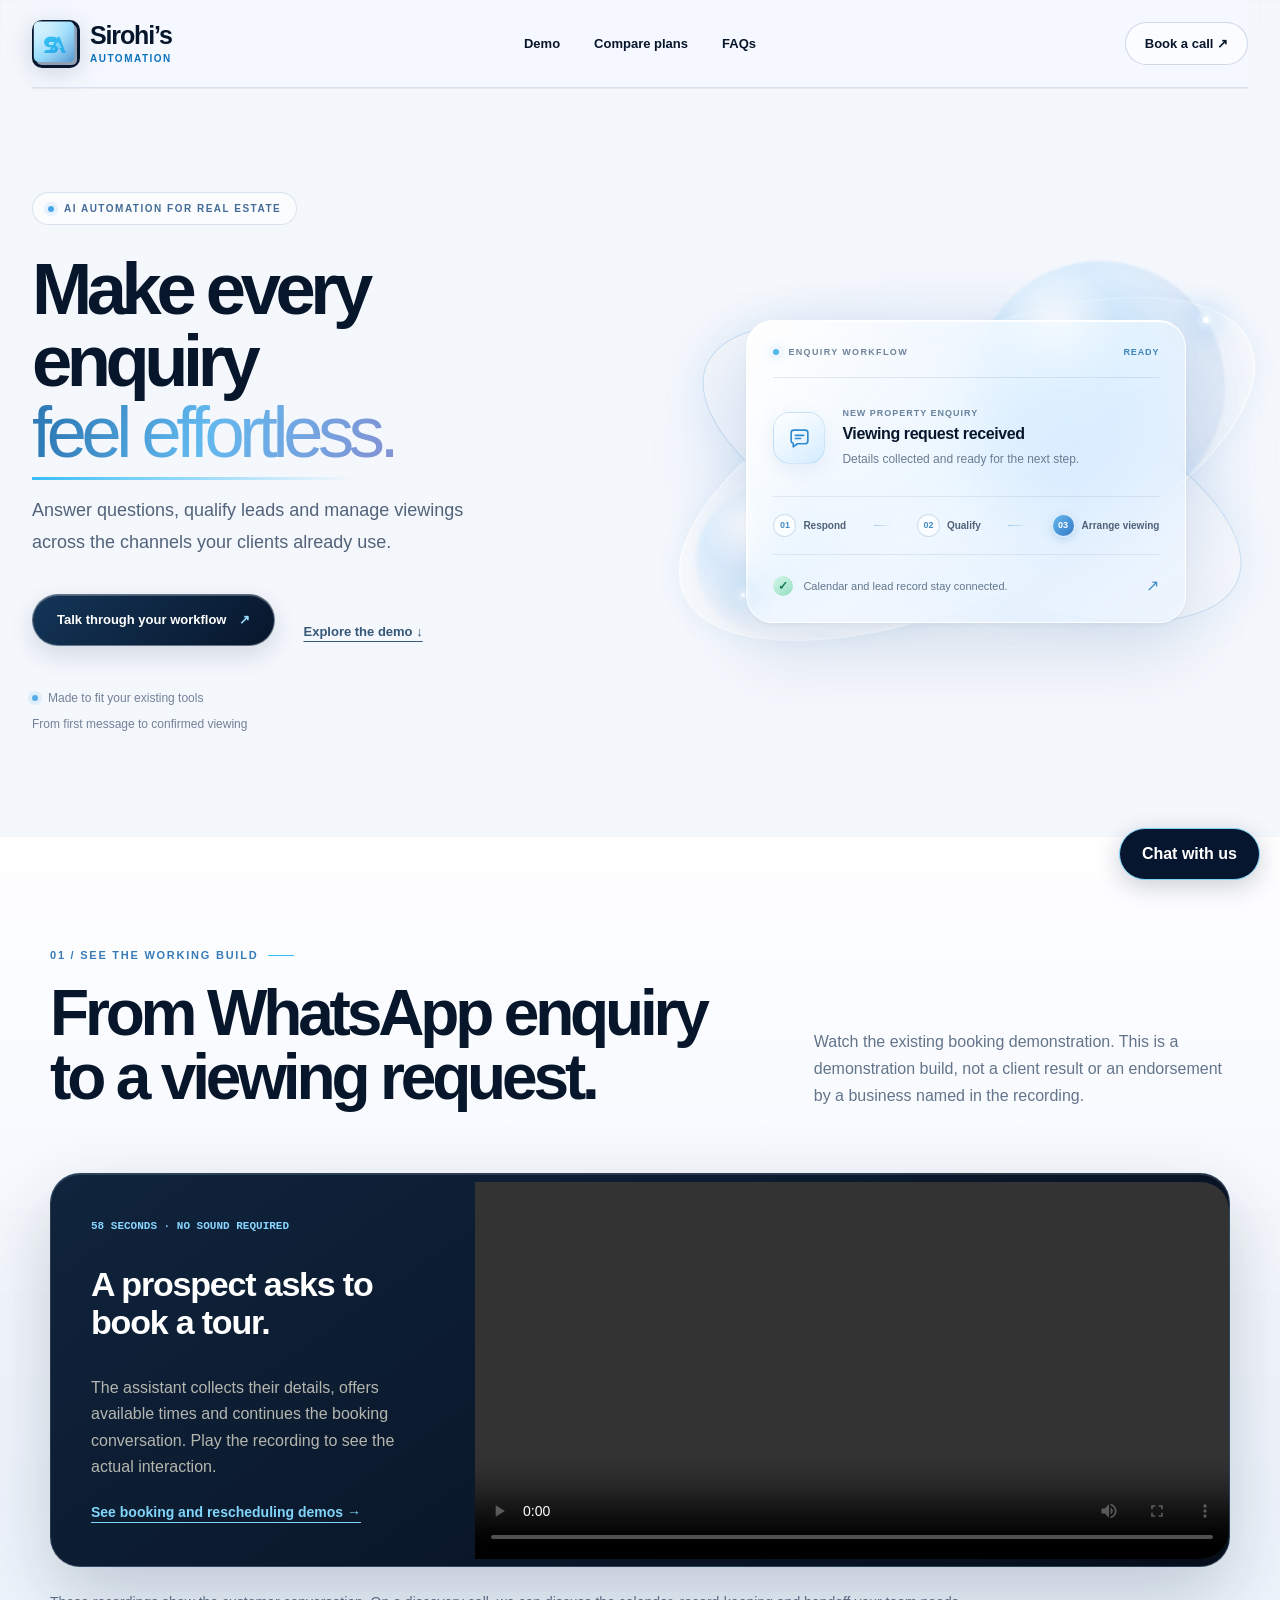
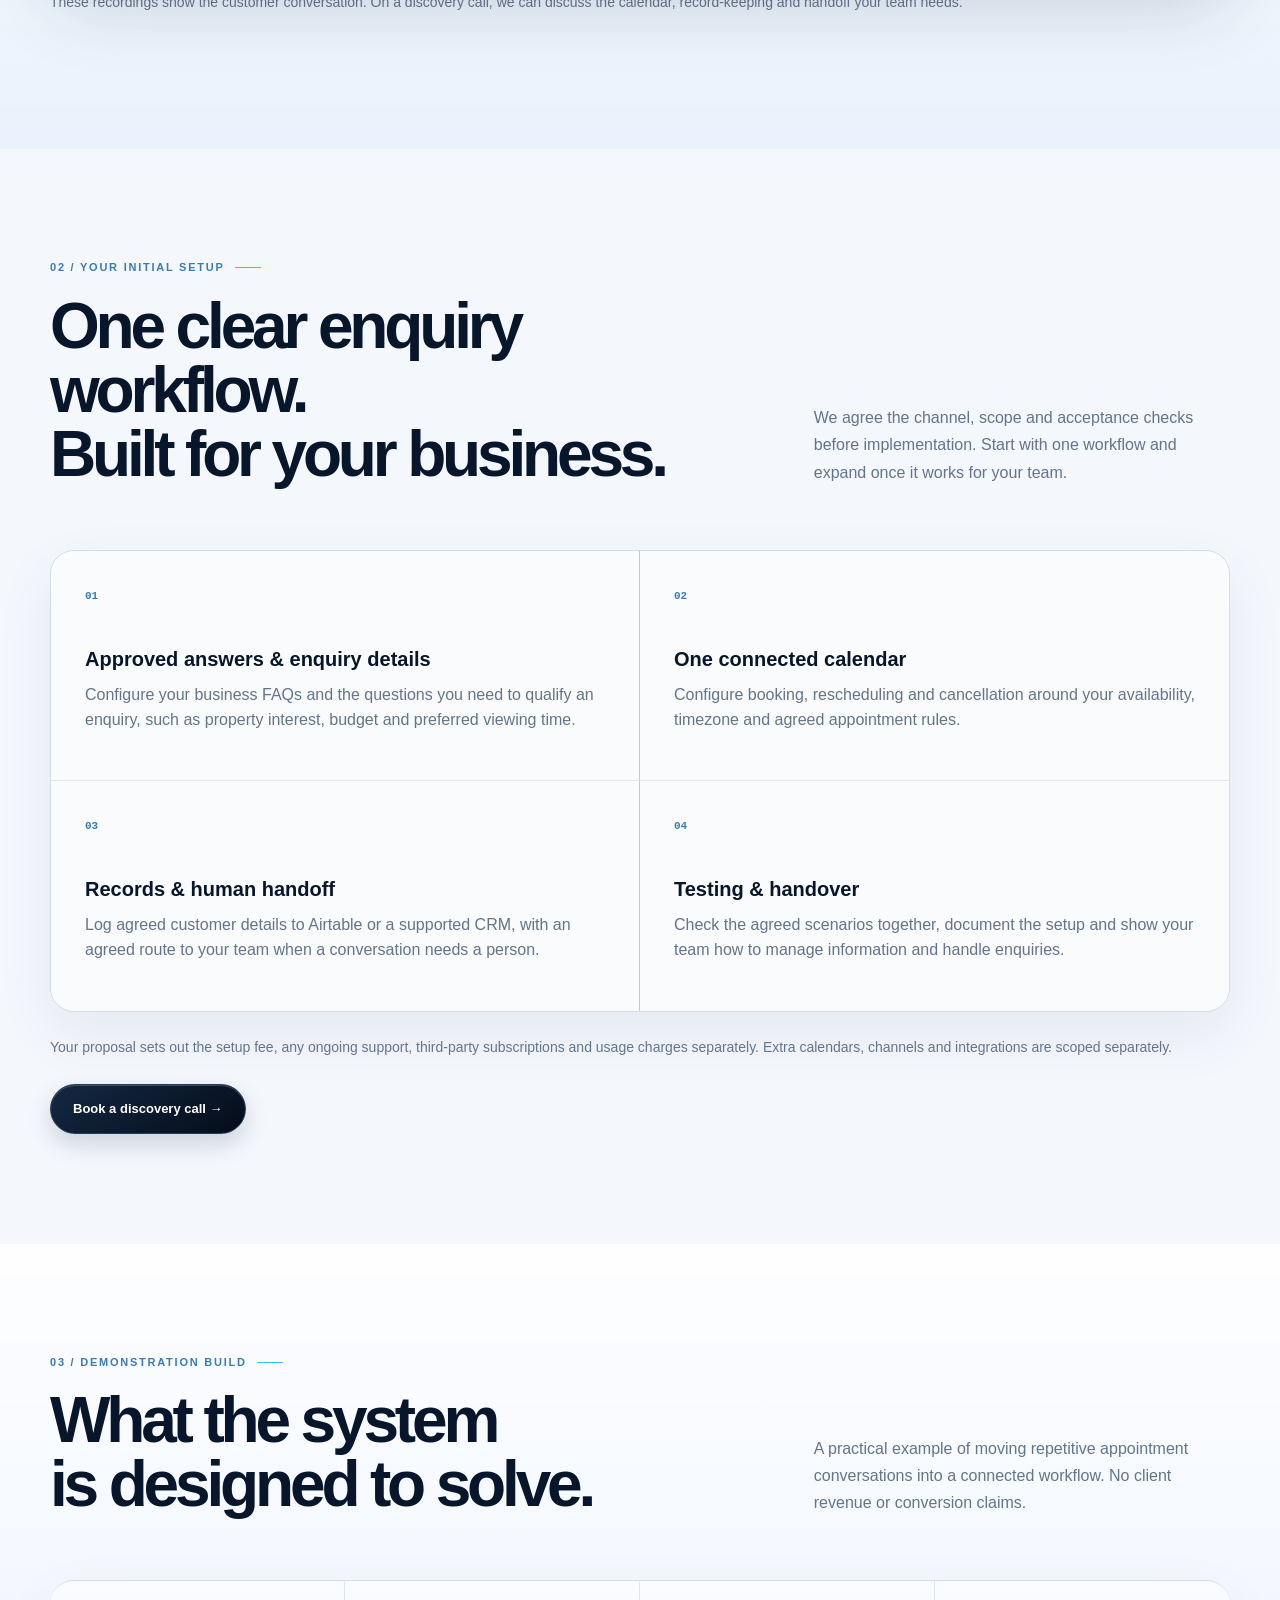
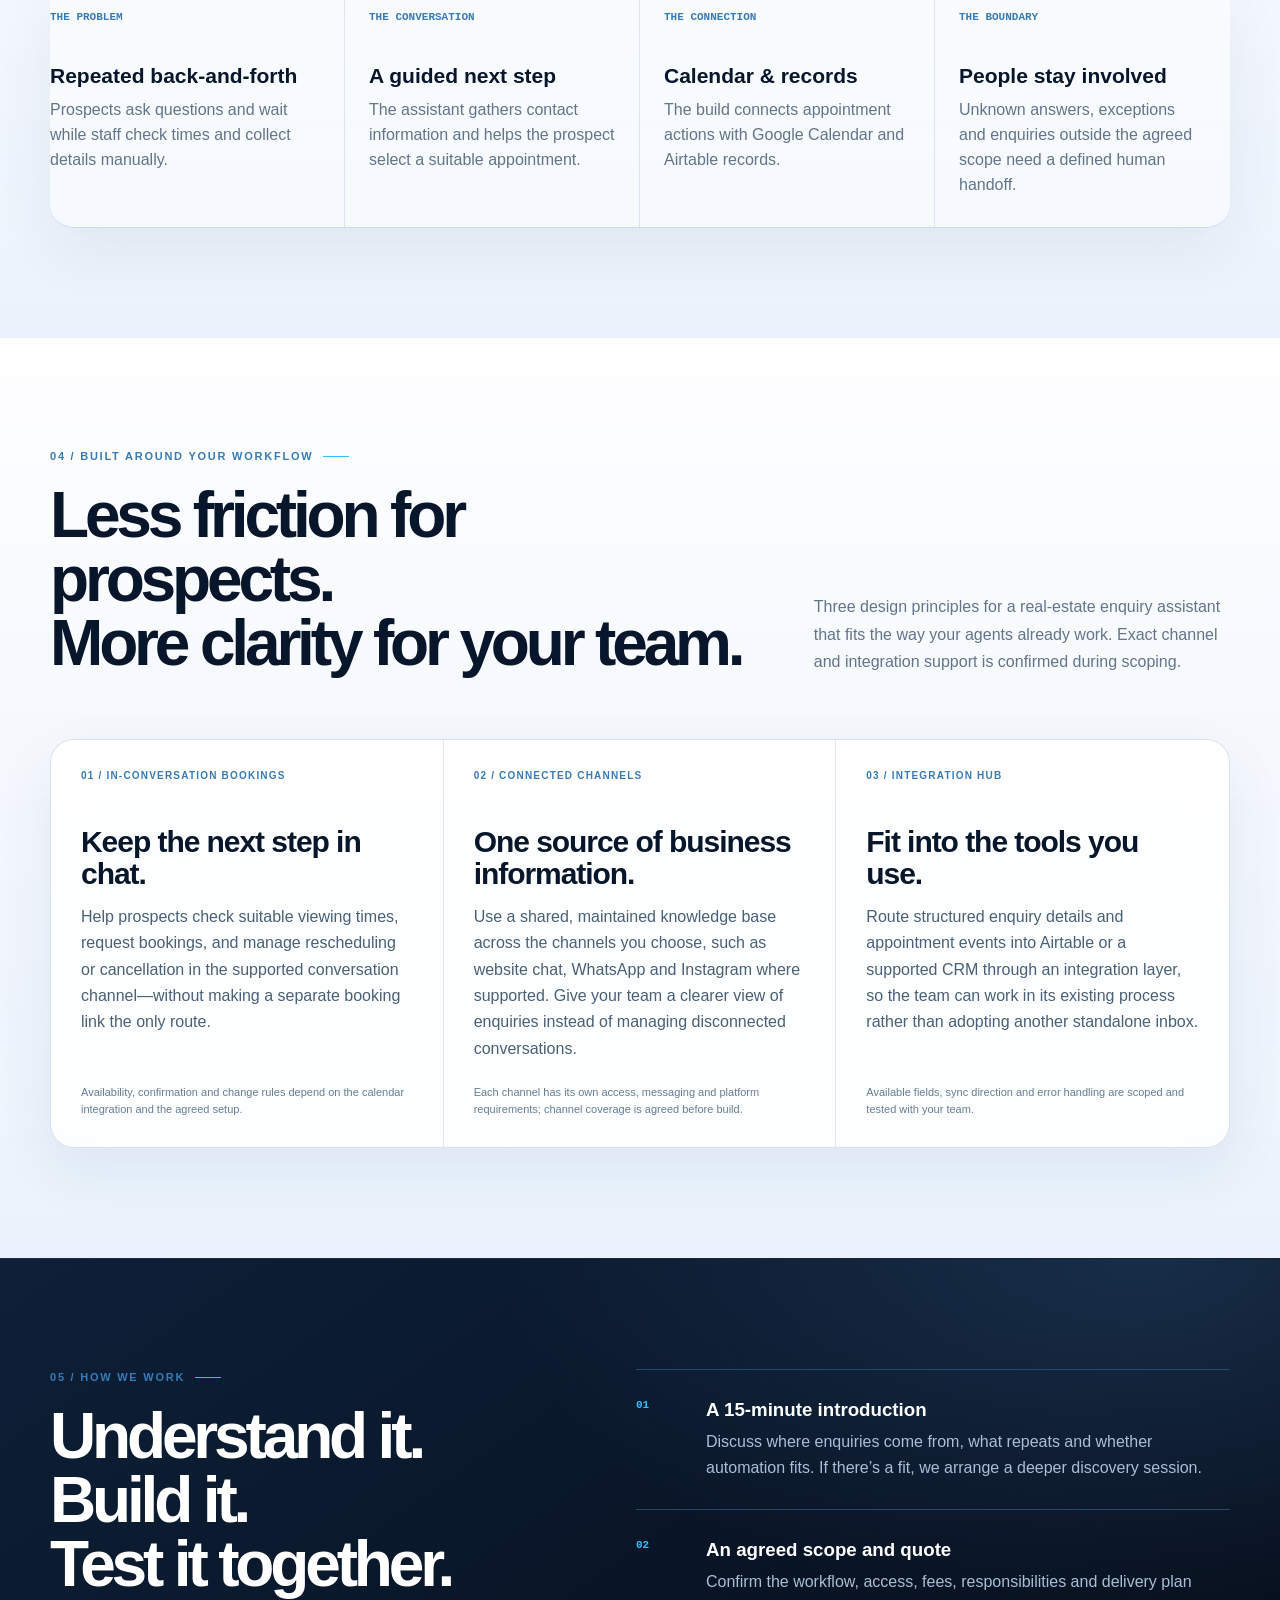
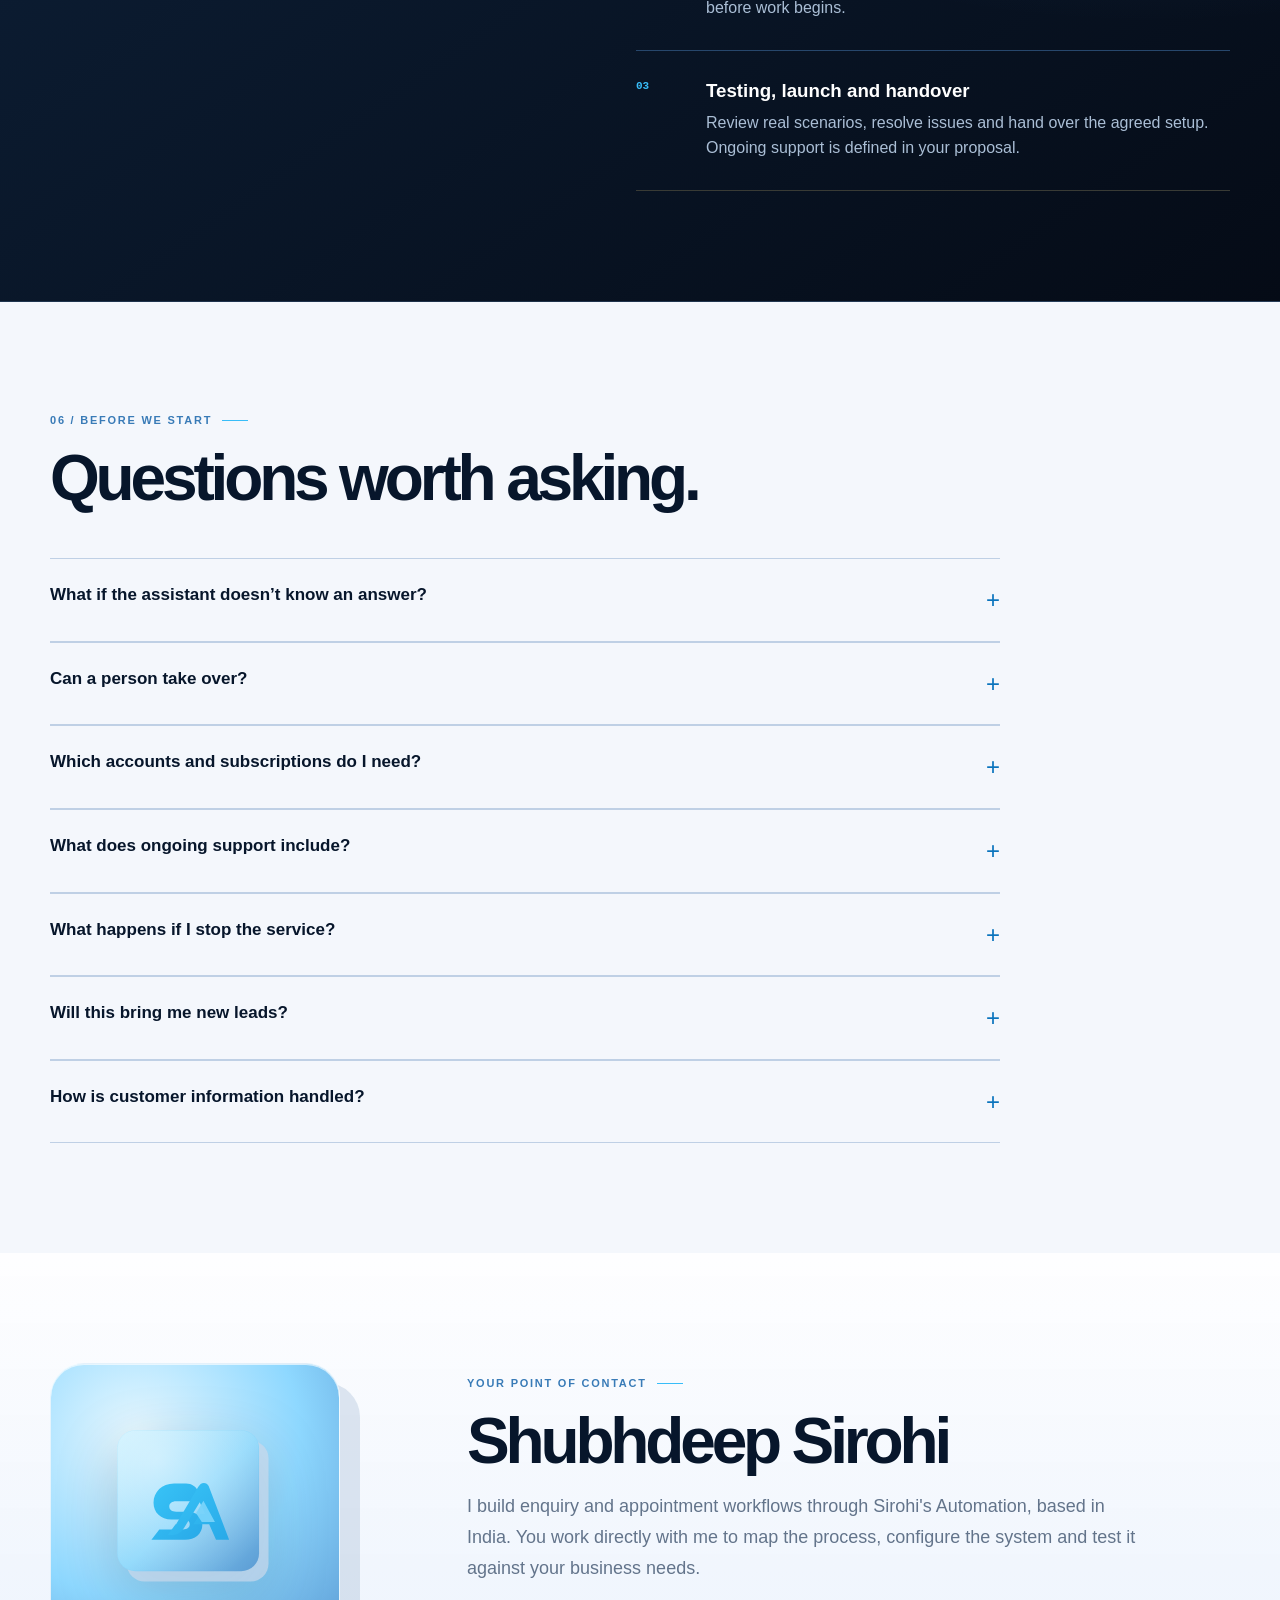
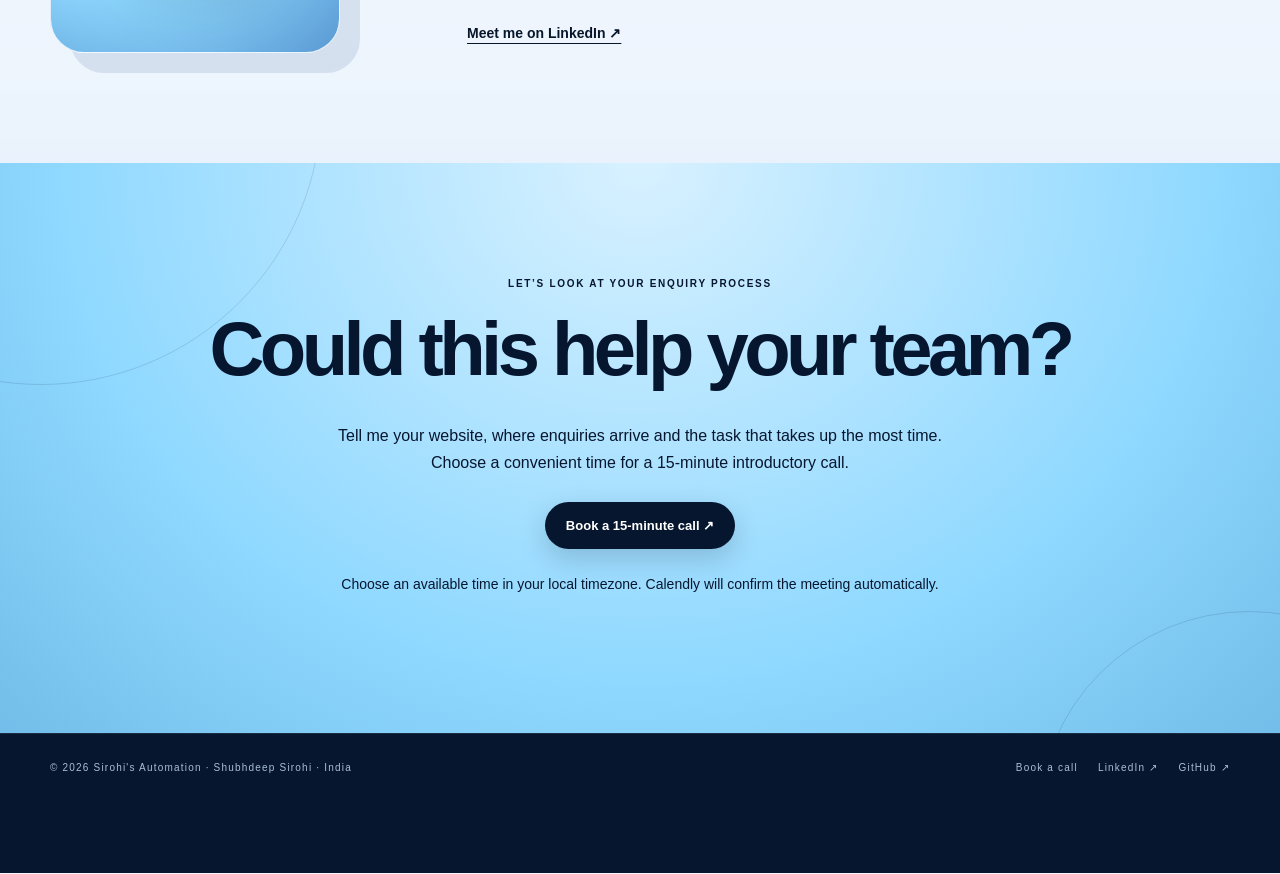
==== commit 014d6eca: "Apply new SA logo and shared visual system across site" ====
--- a/index.html
+++ b/index.html
@@ -1,5 +1,5 @@
 <!doctype html>
-<html lang="en"><head><meta charset="utf-8"><meta name="viewport" content="width=device-width,initial-scale=1"><title>Real Estate Enquiry & Appointment Automation | Sirohi's Automation</title><meta name="description" content="AI enquiry answering and viewing appointment workflows for real-estate teams. Watch working WhatsApp demos and discuss a tailored setup."><link rel="canonical" href="https://sirohisautomation.com/"><link rel="stylesheet" href="styles.css?v=real-estate-6"><link rel="icon" type="image/webp" href="sirohi-logo.webp"></head><body><div class="page-noise" aria-hidden="true"></div><a class="skip-link" href="#main">Skip to content</a><header class="site-header"><a class="wordmark" href="index.html"><img class="brand-icon" src="sirohi-logo.webp" alt="" width="48" height="48"><span class="brand-text">Sirohi’s<span>Automation</span></span></a><nav aria-label="Main navigation"><a href="index.html#demo">Demo</a><a href="plans.html">Compare plans</a><a href="index.html#faq">FAQs</a></nav><a class="header-cta" href="https://calendly.com/shubhdeepsirohi/30min" target="_blank" rel="noopener noreferrer">Book a call ↗</a></header><main id="main">
+<html lang="en"><head><meta charset="utf-8"><meta name="viewport" content="width=device-width,initial-scale=1"><title>Real Estate Enquiry & Appointment Automation | Sirohi's Automation</title><meta name="description" content="AI enquiry answering and viewing appointment workflows for real-estate teams. Watch working WhatsApp demos and discuss a tailored setup."><link rel="canonical" href="https://sirohisautomation.com/"><link rel="stylesheet" href="styles.css?v=real-estate-7"><link rel="icon" type="image/webp" href="sirohi-logo-new.svg"></head><body><div class="page-noise" aria-hidden="true"></div><a class="skip-link" href="#main">Skip to content</a><header class="site-header"><a class="wordmark" href="index.html"><img class="brand-icon" src="sirohi-logo-new.svg" alt="" width="48" height="48"><span class="brand-text">Sirohi’s<span>Automation</span></span></a><nav aria-label="Main navigation"><a href="index.html#demo">Demo</a><a href="plans.html">Compare plans</a><a href="index.html#faq">FAQs</a></nav><a class="header-cta" href="https://calendly.com/shubhdeepsirohi/30min" target="_blank" rel="noopener noreferrer">Book a call ↗</a></header><main id="main">
 <section class="hero hero-minimal" id="top">
 <div class="hero-copy">
 <div class="eyebrow"><span></span>AI AUTOMATION FOR REAL ESTATE</div>
@@ -32,7 +32,7 @@
 </div></section>
 <section class="approach section" id="approach"><div><span class="kicker">05 / HOW WE WORK</span><h2>Understand it.<br>Build it.<br>Test it together.</h2></div><div class="principles"><article><span>01</span><div><h3>A 15-minute introduction</h3><p>Discuss where enquiries come from, what repeats and whether automation fits. If there’s a fit, we arrange a deeper discovery session.</p></div></article><article><span>02</span><div><h3>An agreed scope and quote</h3><p>Confirm the workflow, access, fees, responsibilities and delivery plan before work begins.</p></div></article><article><span>03</span><div><h3>Testing, launch and handover</h3><p>Review real scenarios, resolve issues and hand over the agreed setup. Ongoing support is defined in your proposal.</p></div></article></div></section>
 <section class="section" id="faq"><div class="section-heading compact"><div><span class="kicker">06 / BEFORE WE START</span><h2>Questions worth asking.</h2></div></div><div class="faq-list">
-<details><summary>What if the assistant doesn’t know an answer?</summary><p>We configure it to use your approved business information and direct unknown or out-of-scope questions to an agreed human contact. AI can make mistakes, so this behaviour is part of testing and ongoing review.</p></details><details><summary>Can a person take over?</summary><p>A route to your team is agreed during setup. This may be a notification, contact request or a supported inbox handoff. The exact experience depends on the channel and tools you use.</p></details><details><summary>Which accounts and subscriptions do I need?</summary><p>The current demonstration uses Botpress, Google Calendar and Airtable, with WhatsApp for the conversation. Your setup may use a website channel instead. We identify the necessary accounts, account ownership, access and third-party charges in the proposal.</p></details><details><summary>What does ongoing support include?</summary><p>If you choose ongoing support, the proposal defines monitoring, troubleshooting, information updates, response times and revision limits. New workflows and integrations are quoted separately.</p></details><details><summary>What happens if I stop the service?</summary><p>We agree ownership, handover, exports and cancellation terms before starting. Accounts you own remain yours; any functions relying on cancelled hosting or subscriptions may stop. Continued operation depends on keeping the required services active.</p></details><details><summary>Will this bring me new leads?</summary><p>This service handles enquiries you already receive. It does not include advertising or promise more website traffic, sales or a particular conversion rate.</p></details><details><summary>How is customer information handled?</summary><p>We agree which information is needed, where it is stored and who can access it before launch. Your customer-facing privacy information should cover the tools you choose. Please do not submit sensitive information in the demo chat.</p></details></div></section><section class="about section work" id="about"><div class="about-mark"><img src="sirohi-logo.webp" alt="Sirohi's Automation monogram" width="512" height="512" loading="lazy"></div><div class="about-copy"><span class="kicker">YOUR POINT OF CONTACT</span><h2>Shubhdeep Sirohi</h2><p>I build enquiry and appointment workflows through Sirohi's Automation, based in India. You work directly with me to map the process, configure the system and test it against your business needs.</p><a class="text-link" href="https://www.linkedin.com/in/shubhdeep-sirohi-b2a466288/">Meet me on LinkedIn ↗</a></div></section><section class="closing" id="contact"><span>LET’S LOOK AT YOUR ENQUIRY PROCESS</span><h2>Could this help your team?</h2><p>Tell me your website, where enquiries arrive and the task that takes up the most time.<br>Choose a convenient time for a 15-minute introductory call.</p><a href="https://calendly.com/shubhdeepsirohi/30min" target="_blank" rel="noopener noreferrer">Book a 15-minute call ↗</a><p class="contact-note">Choose an available time in your local timezone. Calendly will confirm the meeting automatically.</p></section></main><footer><span>© 2026 Sirohi's Automation · Shubhdeep Sirohi · India</span><div><a href="https://calendly.com/shubhdeepsirohi/30min" target="_blank" rel="noopener noreferrer">Book a call</a><a href="https://www.linkedin.com/in/shubhdeep-sirohi-b2a466288/">LinkedIn ↗</a><a href="https://github.com/shubhdeepsirohi-del">GitHub ↗</a></div></footer><details class="business-chat">
+<details><summary>What if the assistant doesn’t know an answer?</summary><p>We configure it to use your approved business information and direct unknown or out-of-scope questions to an agreed human contact. AI can make mistakes, so this behaviour is part of testing and ongoing review.</p></details><details><summary>Can a person take over?</summary><p>A route to your team is agreed during setup. This may be a notification, contact request or a supported inbox handoff. The exact experience depends on the channel and tools you use.</p></details><details><summary>Which accounts and subscriptions do I need?</summary><p>The current demonstration uses Botpress, Google Calendar and Airtable, with WhatsApp for the conversation. Your setup may use a website channel instead. We identify the necessary accounts, account ownership, access and third-party charges in the proposal.</p></details><details><summary>What does ongoing support include?</summary><p>If you choose ongoing support, the proposal defines monitoring, troubleshooting, information updates, response times and revision limits. New workflows and integrations are quoted separately.</p></details><details><summary>What happens if I stop the service?</summary><p>We agree ownership, handover, exports and cancellation terms before starting. Accounts you own remain yours; any functions relying on cancelled hosting or subscriptions may stop. Continued operation depends on keeping the required services active.</p></details><details><summary>Will this bring me new leads?</summary><p>This service handles enquiries you already receive. It does not include advertising or promise more website traffic, sales or a particular conversion rate.</p></details><details><summary>How is customer information handled?</summary><p>We agree which information is needed, where it is stored and who can access it before launch. Your customer-facing privacy information should cover the tools you choose. Please do not submit sensitive information in the demo chat.</p></details></div></section><section class="about section work" id="about"><div class="about-mark"><img src="sirohi-logo-new.svg" alt="Sirohi's Automation monogram" width="512" height="512" loading="lazy"></div><div class="about-copy"><span class="kicker">YOUR POINT OF CONTACT</span><h2>Shubhdeep Sirohi</h2><p>I build enquiry and appointment workflows through Sirohi's Automation, based in India. You work directly with me to map the process, configure the system and test it against your business needs.</p><a class="text-link" href="https://www.linkedin.com/in/shubhdeep-sirohi-b2a466288/">Meet me on LinkedIn ↗</a></div></section><section class="closing" id="contact"><span>LET’S LOOK AT YOUR ENQUIRY PROCESS</span><h2>Could this help your team?</h2><p>Tell me your website, where enquiries arrive and the task that takes up the most time.<br>Choose a convenient time for a 15-minute introductory call.</p><a href="https://calendly.com/shubhdeepsirohi/30min" target="_blank" rel="noopener noreferrer">Book a 15-minute call ↗</a><p class="contact-note">Choose an available time in your local timezone. Calendly will confirm the meeting automatically.</p></section></main><footer><span>© 2026 Sirohi's Automation · Shubhdeep Sirohi · India</span><div><a href="https://calendly.com/shubhdeepsirohi/30min" target="_blank" rel="noopener noreferrer">Book a call</a><a href="https://www.linkedin.com/in/shubhdeep-sirohi-b2a466288/">LinkedIn ↗</a><a href="https://github.com/shubhdeepsirohi-del">GitHub ↗</a></div></footer><details class="business-chat">
   <summary><span class="chat-open-label">Chat with us</span><span class="chat-close-label">Close chat</span></summary>
   <section class="business-chat-panel" aria-label="Sirohi's Automation assistant">
     <div class="business-chat-header"><strong>Sirohi's Automation</strong><a href="https://cdn.botpress.cloud/webchat/v3.7/shareable.html?configUrl=https://files.bpcontent.cloud/2026/09/03/00/20260903002242-D4VPPEIN.json" target="_blank" rel="noopener noreferrer">Open in new tab ↗</a></div>
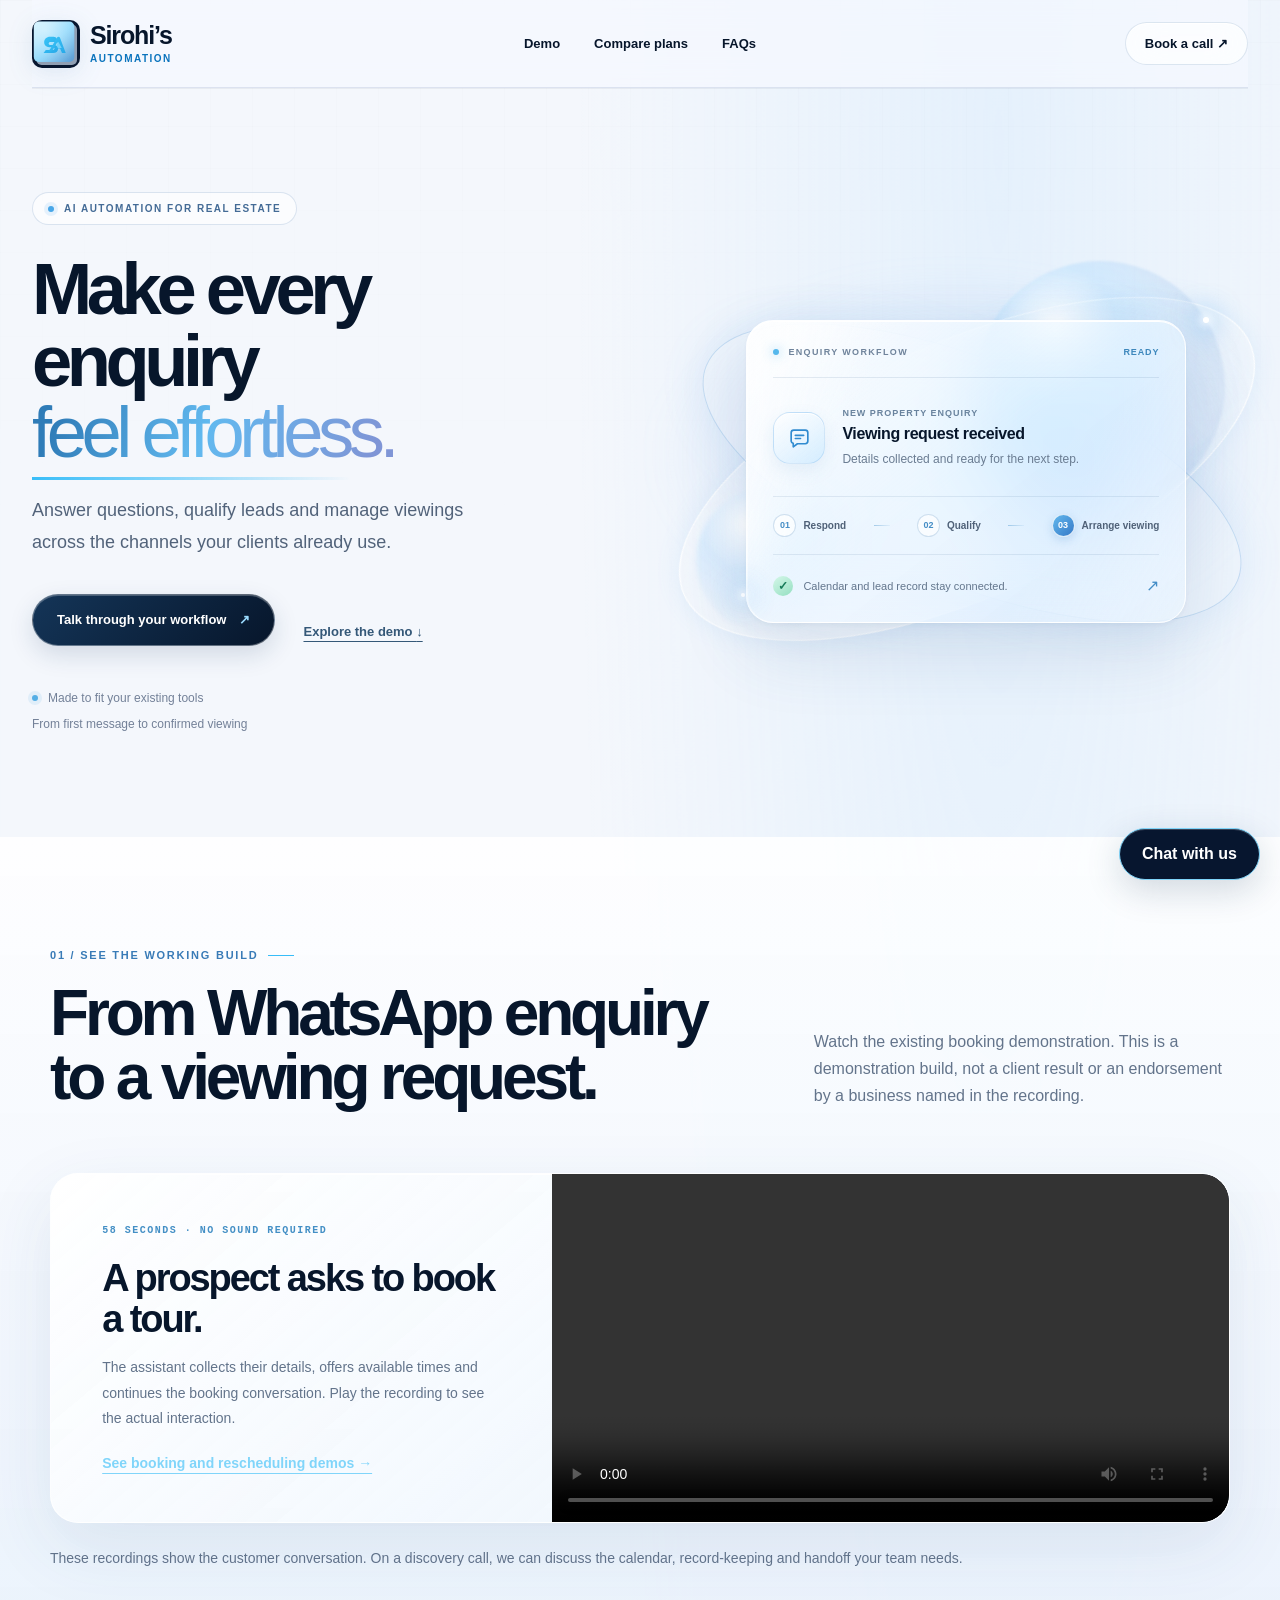
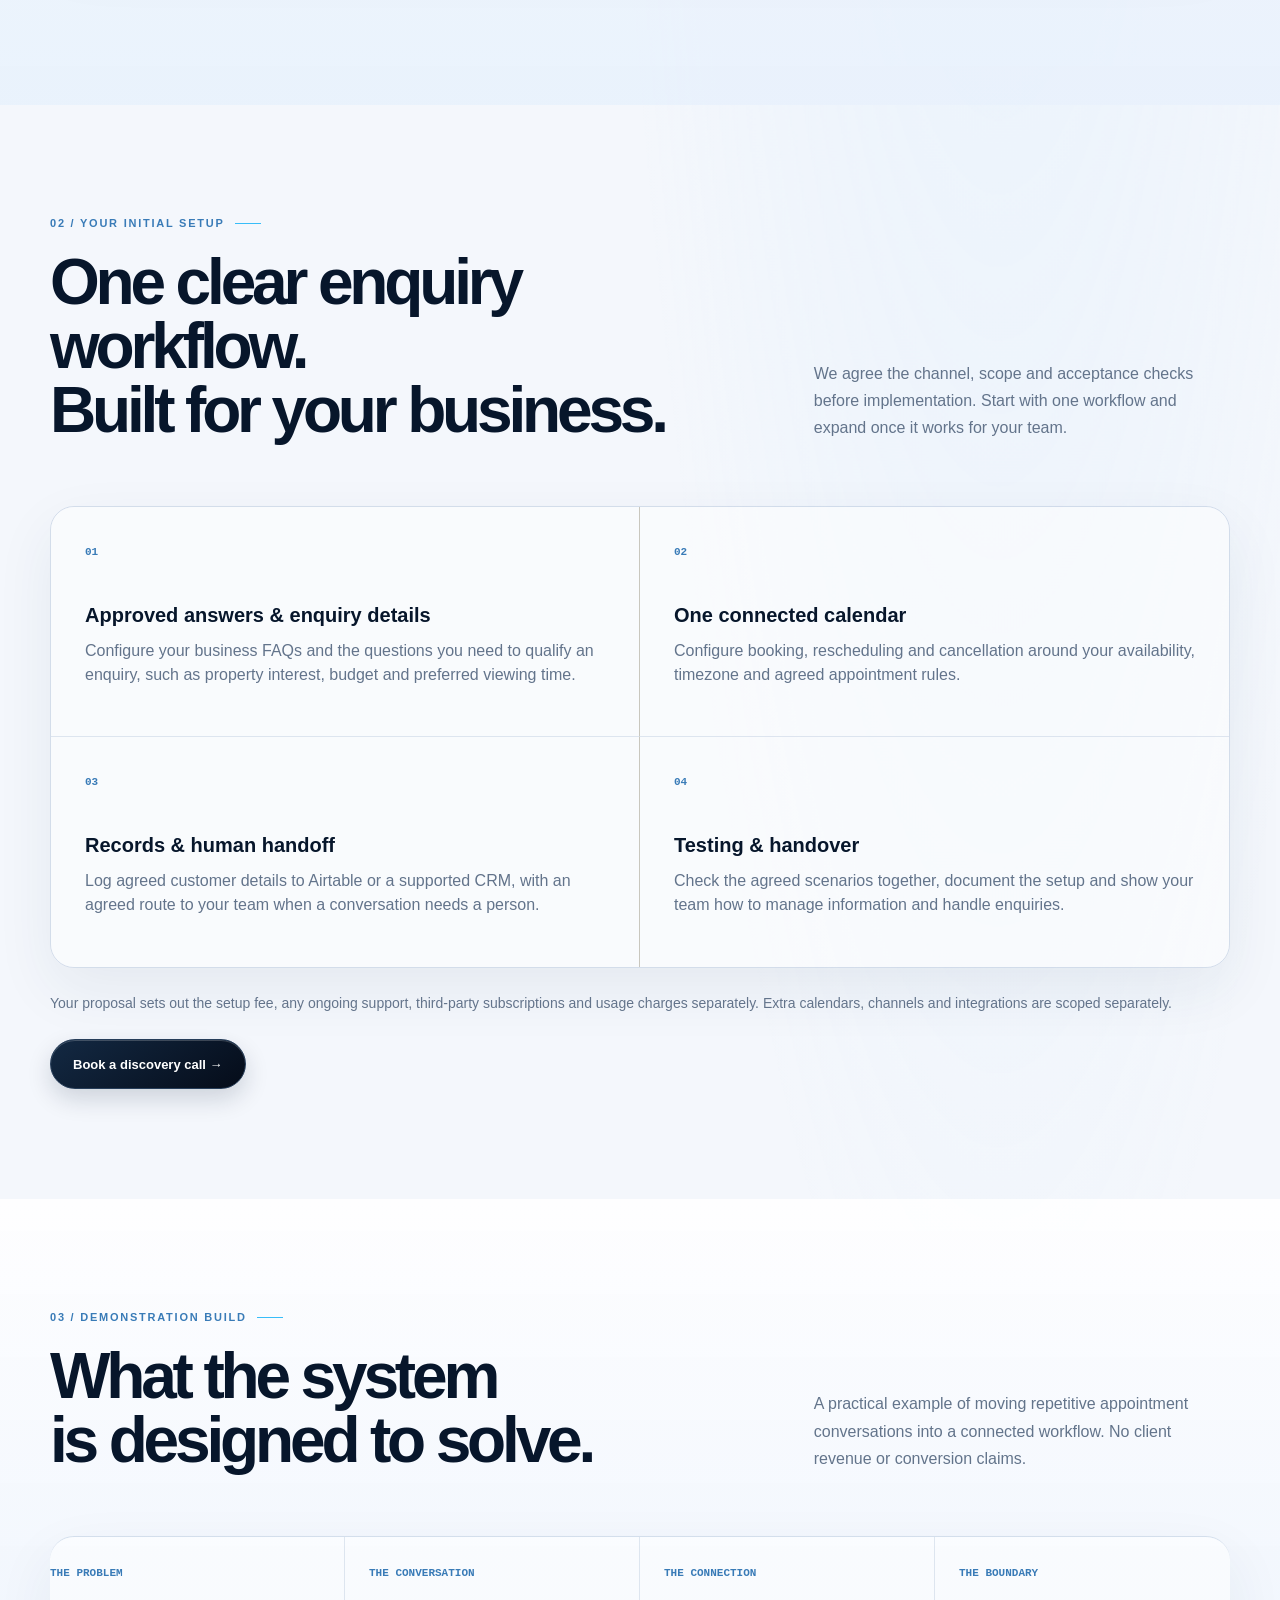
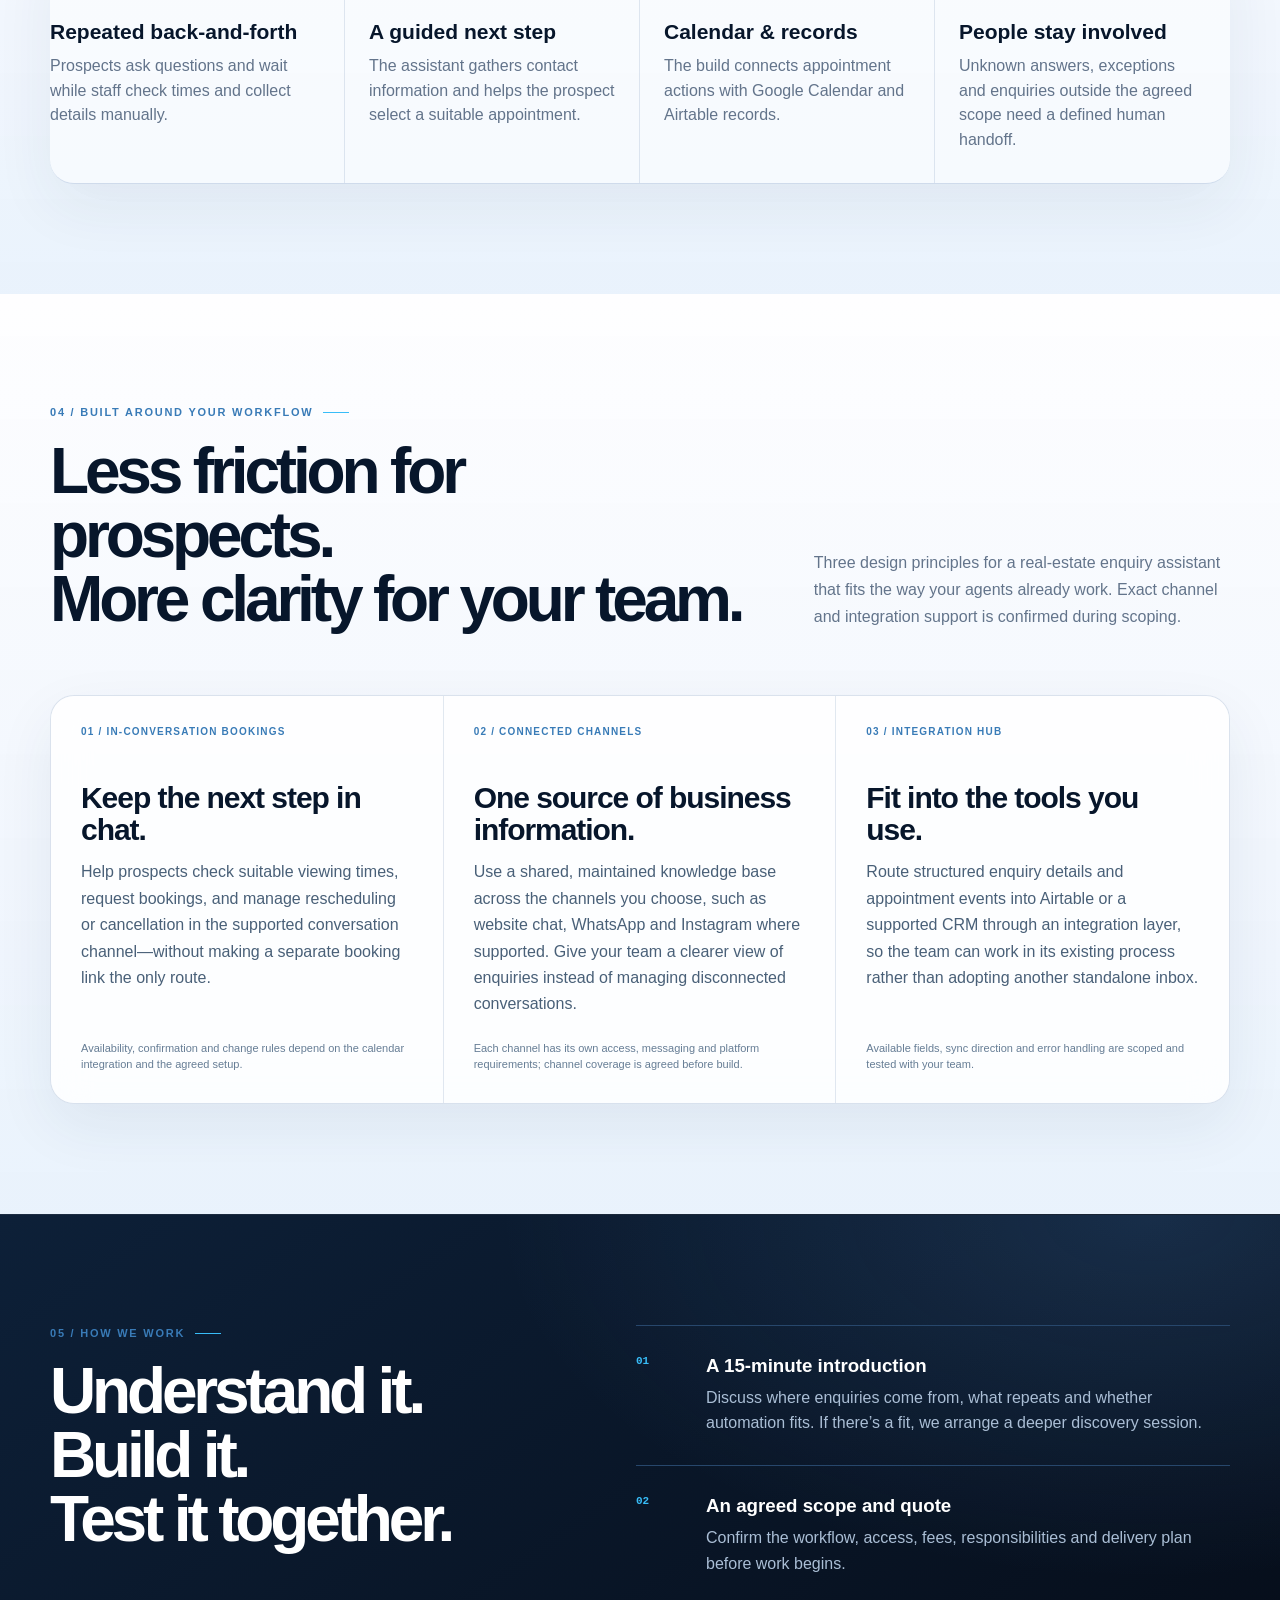
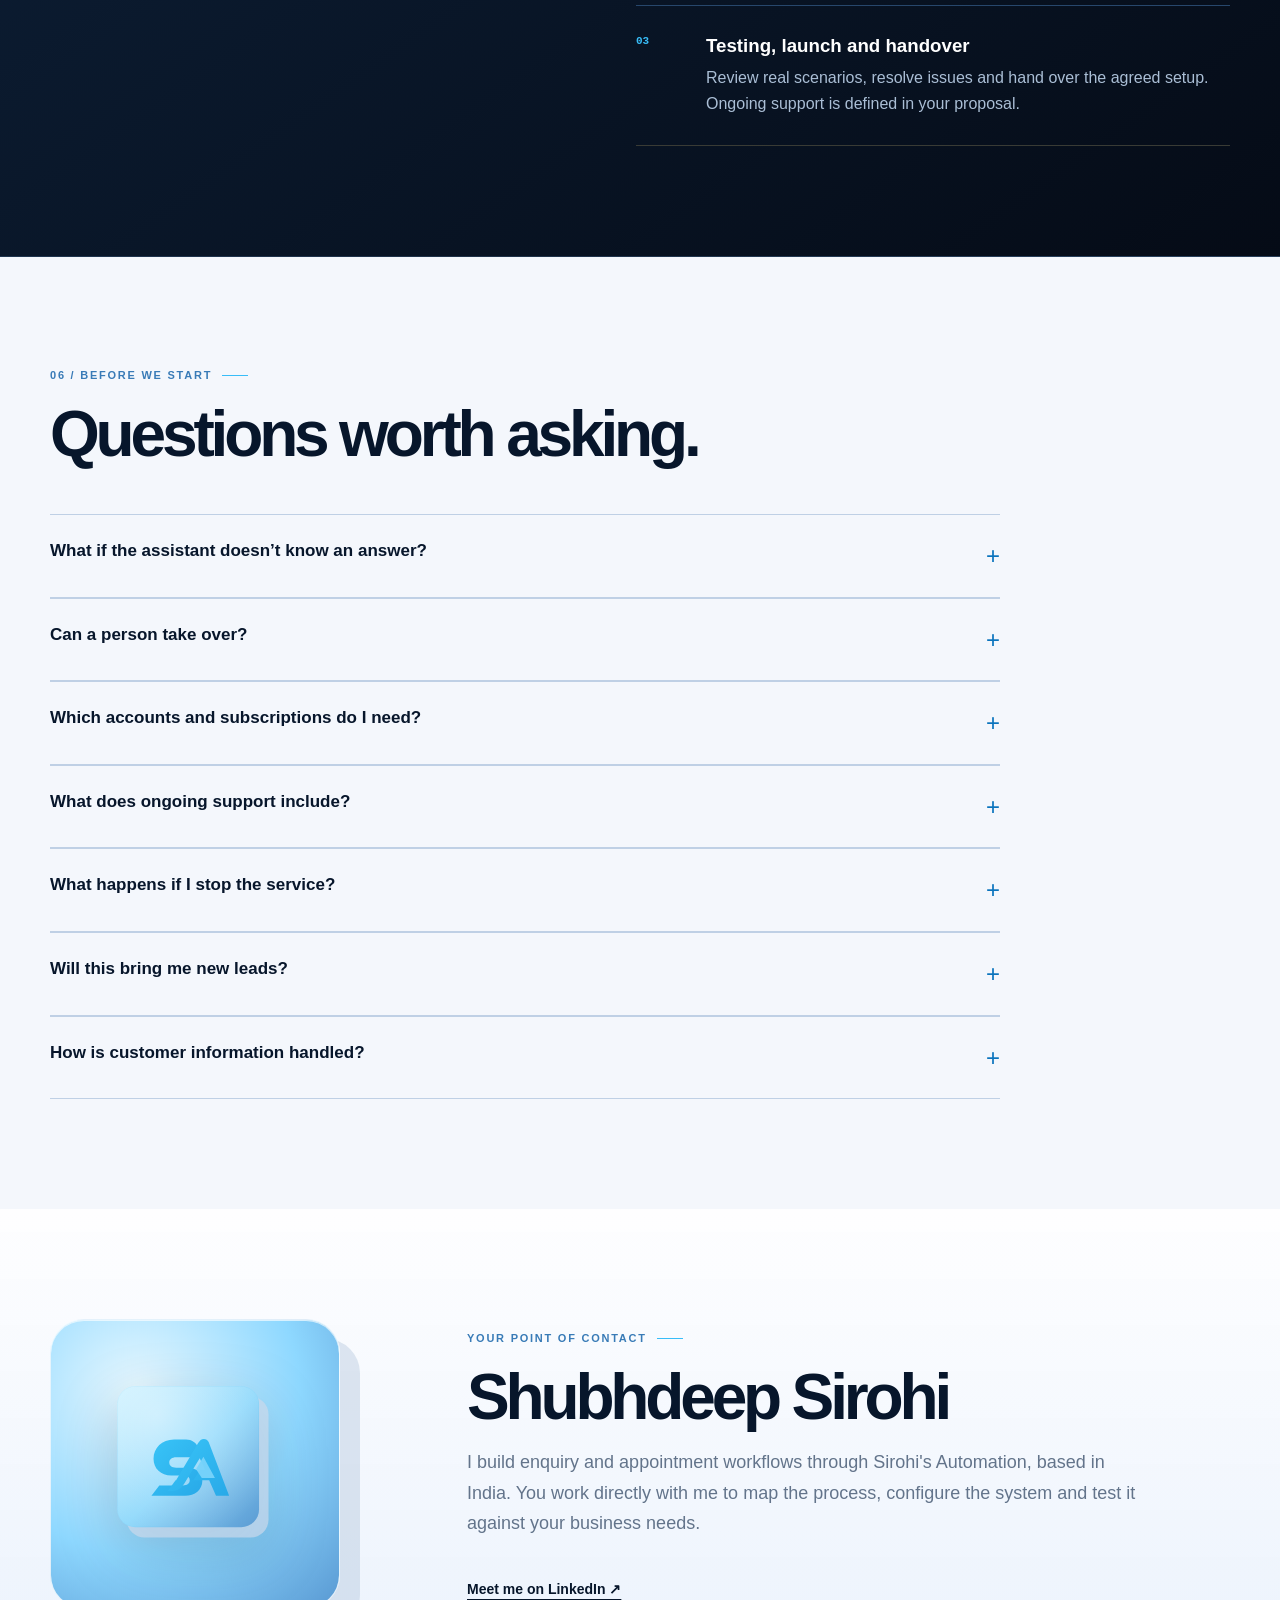
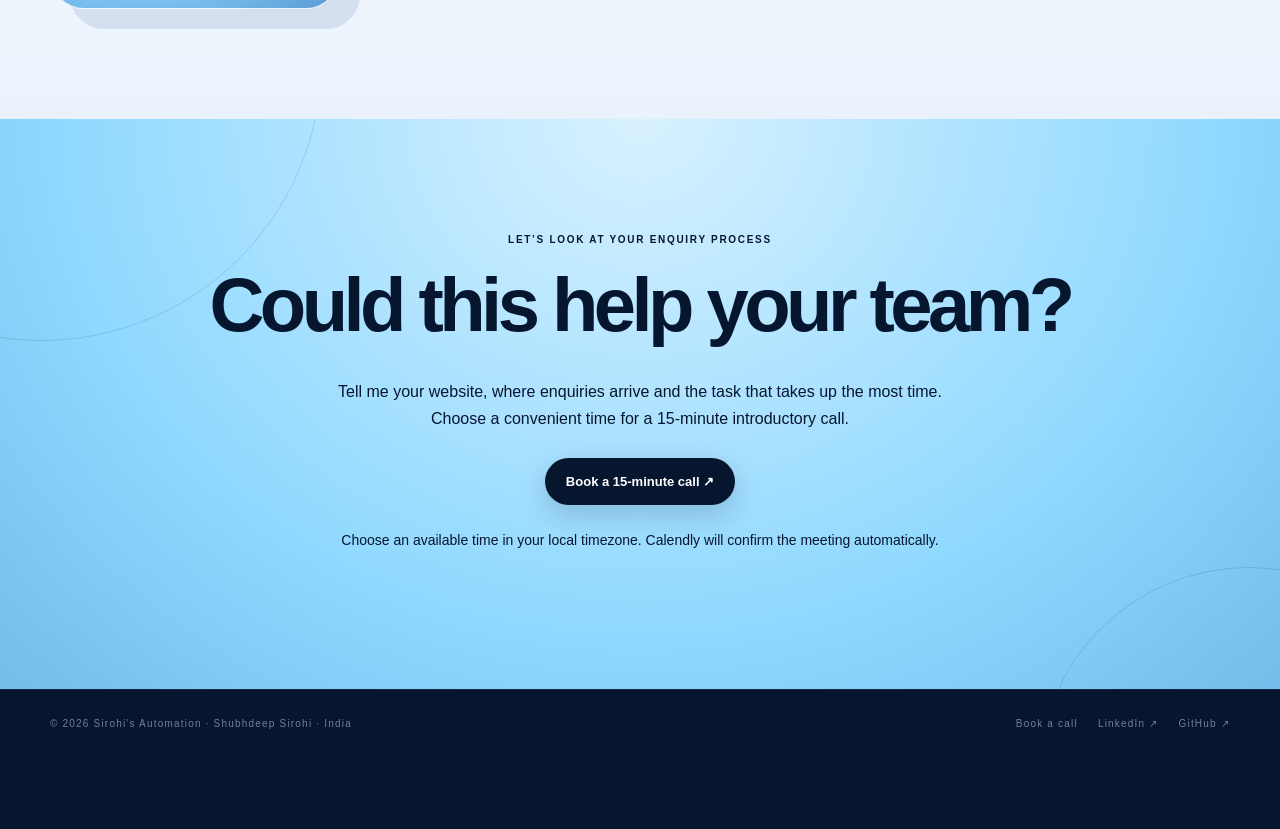
==== commit d2d50f81: "Refresh shared styles and correct SVG favicon type" ====
--- a/index.html
+++ b/index.html
@@ -1,5 +1,5 @@
 <!doctype html>
-<html lang="en"><head><meta charset="utf-8"><meta name="viewport" content="width=device-width,initial-scale=1"><title>Real Estate Enquiry & Appointment Automation | Sirohi's Automation</title><meta name="description" content="AI enquiry answering and viewing appointment workflows for real-estate teams. Watch working WhatsApp demos and discuss a tailored setup."><link rel="canonical" href="https://sirohisautomation.com/"><link rel="stylesheet" href="styles.css?v=real-estate-7"><link rel="icon" type="image/webp" href="sirohi-logo-new.svg"></head><body><div class="page-noise" aria-hidden="true"></div><a class="skip-link" href="#main">Skip to content</a><header class="site-header"><a class="wordmark" href="index.html"><img class="brand-icon" src="sirohi-logo-new.svg" alt="" width="48" height="48"><span class="brand-text">Sirohi’s<span>Automation</span></span></a><nav aria-label="Main navigation"><a href="index.html#demo">Demo</a><a href="plans.html">Compare plans</a><a href="index.html#faq">FAQs</a></nav><a class="header-cta" href="https://calendly.com/shubhdeepsirohi/30min" target="_blank" rel="noopener noreferrer">Book a call ↗</a></header><main id="main">
+<html lang="en"><head><meta charset="utf-8"><meta name="viewport" content="width=device-width,initial-scale=1"><title>Real Estate Enquiry & Appointment Automation | Sirohi's Automation</title><meta name="description" content="AI enquiry answering and viewing appointment workflows for real-estate teams. Watch working WhatsApp demos and discuss a tailored setup."><link rel="canonical" href="https://sirohisautomation.com/"><link rel="stylesheet" href="styles.css?v=real-estate-8"><link rel="icon" type="image/svg+xml" href="sirohi-logo-new.svg"></head><body><div class="page-noise" aria-hidden="true"></div><a class="skip-link" href="#main">Skip to content</a><header class="site-header"><a class="wordmark" href="index.html"><img class="brand-icon" src="sirohi-logo-new.svg" alt="" width="48" height="48"><span class="brand-text">Sirohi’s<span>Automation</span></span></a><nav aria-label="Main navigation"><a href="index.html#demo">Demo</a><a href="plans.html">Compare plans</a><a href="index.html#faq">FAQs</a></nav><a class="header-cta" href="https://calendly.com/shubhdeepsirohi/30min" target="_blank" rel="noopener noreferrer">Book a call ↗</a></header><main id="main">
 <section class="hero hero-minimal" id="top">
 <div class="hero-copy">
 <div class="eyebrow"><span></span>AI AUTOMATION FOR REAL ESTATE</div>
--- a/styles.css
+++ b/styles.css
@@ -212,3 +212,45 @@
 @media(max-width:900px){.hero-minimal{grid-template-columns:1fr;gap:45px;padding:75px 0 80px}.hero-visual{min-height:360px}.hero-minimal .hero-copy>p{max-width:620px}.hero-proof{margin-top:30px}}
 @media(max-width:540px){.site-header,.hero-minimal{width:calc(100% - 32px)}.hero-minimal{padding:60px 0 65px;gap:24px}.hero-minimal h1{font-size:clamp(43px,12vw,60px)}.hero-minimal .hero-copy>p{font-size:16px}.hero-minimal .hero-actions{align-items:flex-start;gap:21px}.hero-visual{min-height:310px}.workflow-glass{padding:20px;border-radius:23px}.workflow-track{gap:4px}.track-step{gap:4px;font-size:9px}.track-step>span{width:20px;height:20px}.workflow-track>i{width:9px}.orb-a{width:180px;height:180px}}
 @media(prefers-reduced-motion:reduce){.workflow-glass::after{animation:none}}
+
+/* Shared premium display styling across every page */
+:root{--ink:#07162b;--paper:#f4f7fc;--muted:#63748b}
+body{background:radial-gradient(ellipse at 78% 2%,rgba(150,207,255,.16),transparent 30%),#f4f7fc}
+.site-header{width:min(1240px,calc(100% - 64px));height:88px;border-bottom:1px solid rgba(88,119,159,.16)}
+.brand-icon{width:48px;height:48px;object-fit:contain;filter:drop-shadow(0 5px 12px rgba(45,103,155,.12))}
+.header-cta{border-radius:999px!important;background:rgba(255,255,255,.65)!important;border:1px solid rgba(90,133,178,.2)!important;backdrop-filter:blur(18px);box-shadow:inset 0 1px 0 #fff}
+.demos-hero,.plans-hero{position:relative;width:min(1180px,calc(100% - 64px));margin:0 auto;padding:100px 0 76px}
+.demos-hero::before,.plans-hero::before{content:"";position:absolute;z-index:-1;right:2%;top:18%;width:340px;height:250px;border-radius:50%;background:radial-gradient(ellipse,rgba(128,199,255,.2),rgba(180,218,255,.07) 46%,transparent 72%);filter:blur(10px)}
+.demos-hero h1,.plans-hero h1{max-width:940px;font-size:clamp(48px,6.3vw,78px);line-height:1.02;letter-spacing:-.075em;font-weight:650}
+.demos-hero h1 em,.plans-hero h1 em{font-family:inherit;font-weight:500;font-style:normal;background:linear-gradient(110deg,#2f7cb8 8%,#62b9ef 48%,#7f95d6 93%);-webkit-background-clip:text;background-clip:text;color:transparent}
+.demos-hero>p,.plans-hero>p{max-width:600px;color:#63748b;font-size:17px;line-height:1.8;margin-top:23px}
+.demo-grid{width:min(1180px,calc(100% - 64px));margin:0 auto 110px;display:grid;gap:26px}
+.demo-card{display:grid;grid-template-columns:.85fr 1.15fr;gap:0;overflow:hidden;border-radius:28px;border:1px solid rgba(255,255,255,.9);background:linear-gradient(140deg,rgba(255,255,255,.94),rgba(232,243,254,.74));box-shadow:inset 0 1px 0 #fff,0 24px 70px rgba(44,81,124,.1);color:var(--ink)}
+.demo-card-copy{padding:clamp(28px,4vw,52px);align-self:center}
+.demo-card-copy>span{font-size:10px;letter-spacing:.15em;font-weight:850;color:#438fc5}
+.demo-card-copy h2,.demo-card-copy h3{font-size:clamp(26px,3vw,38px);line-height:1.08;letter-spacing:-.055em;margin:22px 0 15px}
+.demo-card-copy p{font-size:14px;line-height:1.8;color:#63748b}
+.demo-card video{display:block;width:100%;height:100%;min-height:300px;max-height:440px;object-fit:cover;background:#07162b;border-radius:0 27px 27px 0}
+.demos-closing{position:relative;overflow:hidden;padding:95px 24px;text-align:center;background:radial-gradient(ellipse at 50% 0%,rgba(113,194,255,.22),transparent 58%),linear-gradient(145deg,#0e2540,#061226);color:#fff}
+.demos-closing>span{font-size:10px;letter-spacing:.16em;color:#8fcfff;font-weight:850}
+.demos-closing h2{position:relative;font-size:clamp(30px,4vw,48px);letter-spacing:-.06em;margin:20px 0 14px}
+.demos-closing p{max-width:500px;margin:0 auto 28px;color:#b6c7dc;line-height:1.8}
+.demos-closing a{display:inline-flex;padding:15px 23px;border-radius:999px;background:linear-gradient(135deg,#d8f2ff,#85d4ff);color:#07162b;font-weight:800;font-size:13px;box-shadow:inset 0 1px 0 #fff,0 12px 28px rgba(3,15,32,.25)}
+.plans-page{min-height:calc(100vh - 88px)}
+.plans-hero{padding-top:100px;padding-bottom:65px}
+.plans-hero h1{font-size:clamp(44px,5.8vw,72px)}
+.plans-section{padding-bottom:110px}
+.plans-table-wrap{overflow-x:auto;border:1px solid rgba(255,255,255,.95);border-radius:25px;background:rgba(255,255,255,.68);backdrop-filter:blur(20px);box-shadow:inset 0 1px 0 #fff,0 24px 65px rgba(44,81,124,.09)}
+.plans-table{border-collapse:separate;border-spacing:0;min-width:820px}
+.plans-table th,.plans-table td{border-color:rgba(109,145,184,.17);padding:21px 20px}
+.plans-table th{background:linear-gradient(145deg,#112c49,#07162b);padding-top:32px;padding-bottom:30px}
+.plans-table th .price{color:#92dcff}
+.plans-table tbody tr:hover td{background:rgba(215,237,255,.5)}
+.plans-table .yes{color:#3294cb}
+.plans-table td{background:rgba(255,255,255,.45)}
+.plans-cta{position:relative;overflow:hidden;border:1px solid rgba(255,255,255,.65);border-radius:26px;background:radial-gradient(ellipse at 80% 0%,rgba(255,255,255,.5),transparent 44%),linear-gradient(125deg,#cceeff,#82d0fa 65%,#74b5e7);box-shadow:inset 0 1px 0 rgba(255,255,255,.9),0 18px 48px rgba(44,110,163,.12);padding:clamp(28px,4vw,48px)}
+.plans-cta a{border-radius:999px;background:linear-gradient(135deg,#153758,#07162b);box-shadow:inset 0 1px 0 rgba(255,255,255,.2),0 10px 24px rgba(19,56,97,.16)}
+footer{border-top:1px solid rgba(88,119,159,.16);color:#718198}
+footer a:hover{color:#278bc8}
+.business-chat summary{border-radius:999px!important;box-shadow:0 10px 35px rgba(18,50,85,.18),inset 0 1px 0 rgba(255,255,255,.2)}
+@media(max-width:800px){.site-header{width:calc(100% - 32px)}.demos-hero,.plans-hero{width:calc(100% - 36px);padding:70px 0 48px}.demo-grid{width:calc(100% - 32px);gap:20px;margin-bottom:75px}.demo-card{grid-template-columns:1fr}.demo-card video{border-radius:0 0 27px 27px;max-height:none;min-height:220px}.plans-section{padding-left:16px;padding-right:16px}.demos-closing{padding:75px 22px}footer{padding:25px 20px;gap:15px;flex-wrap:wrap}}
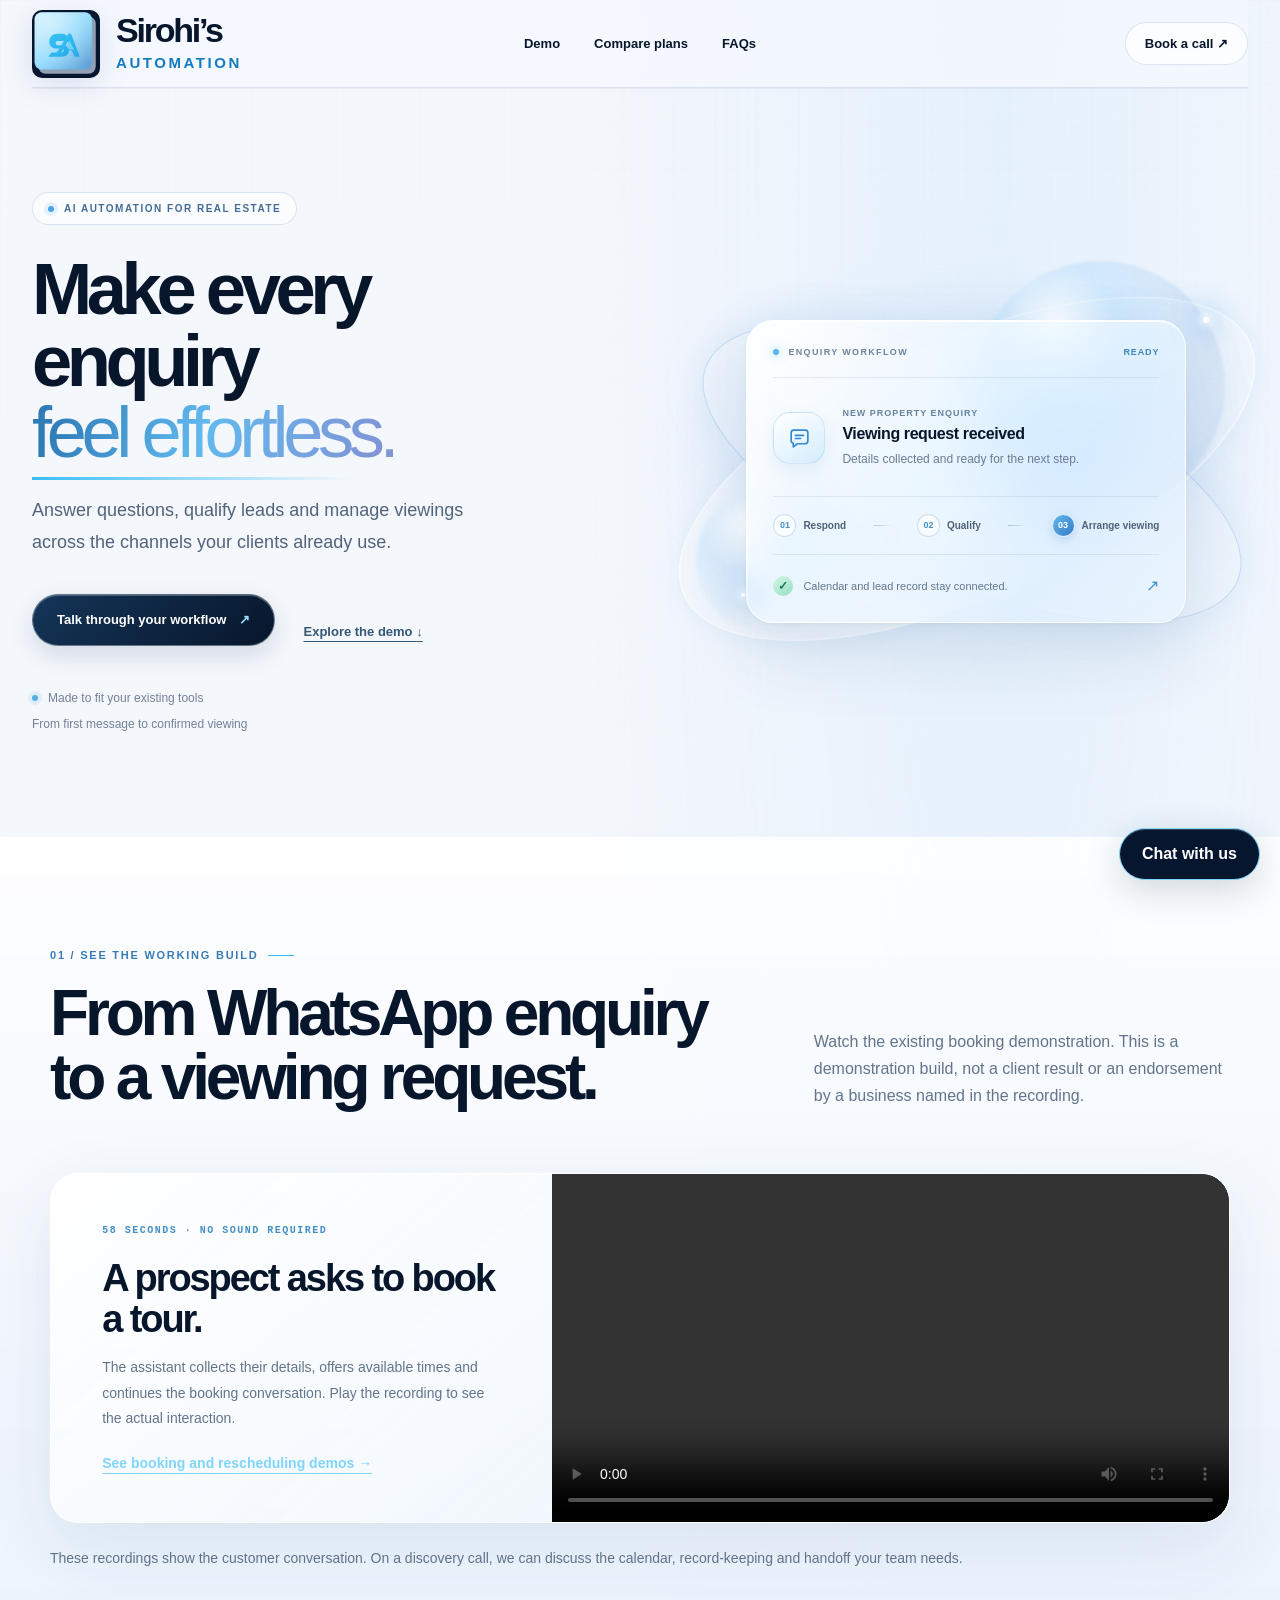
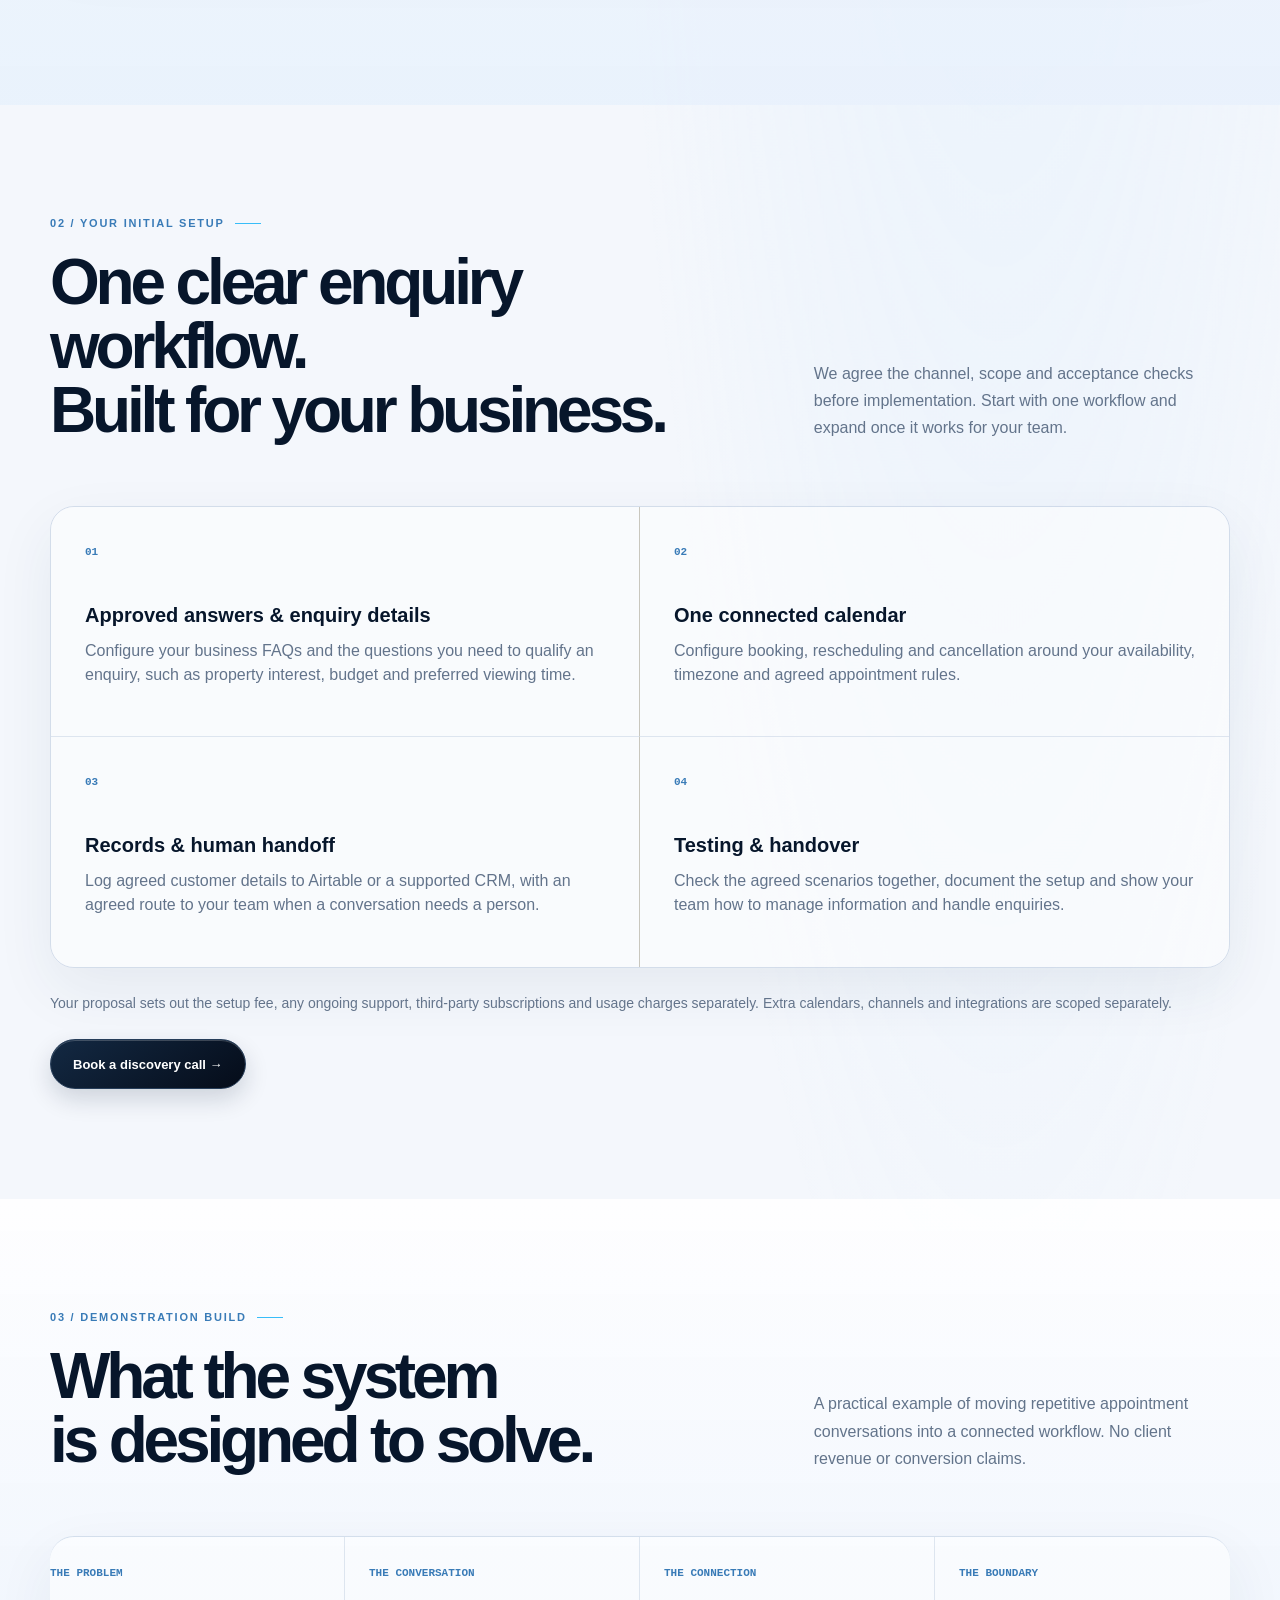
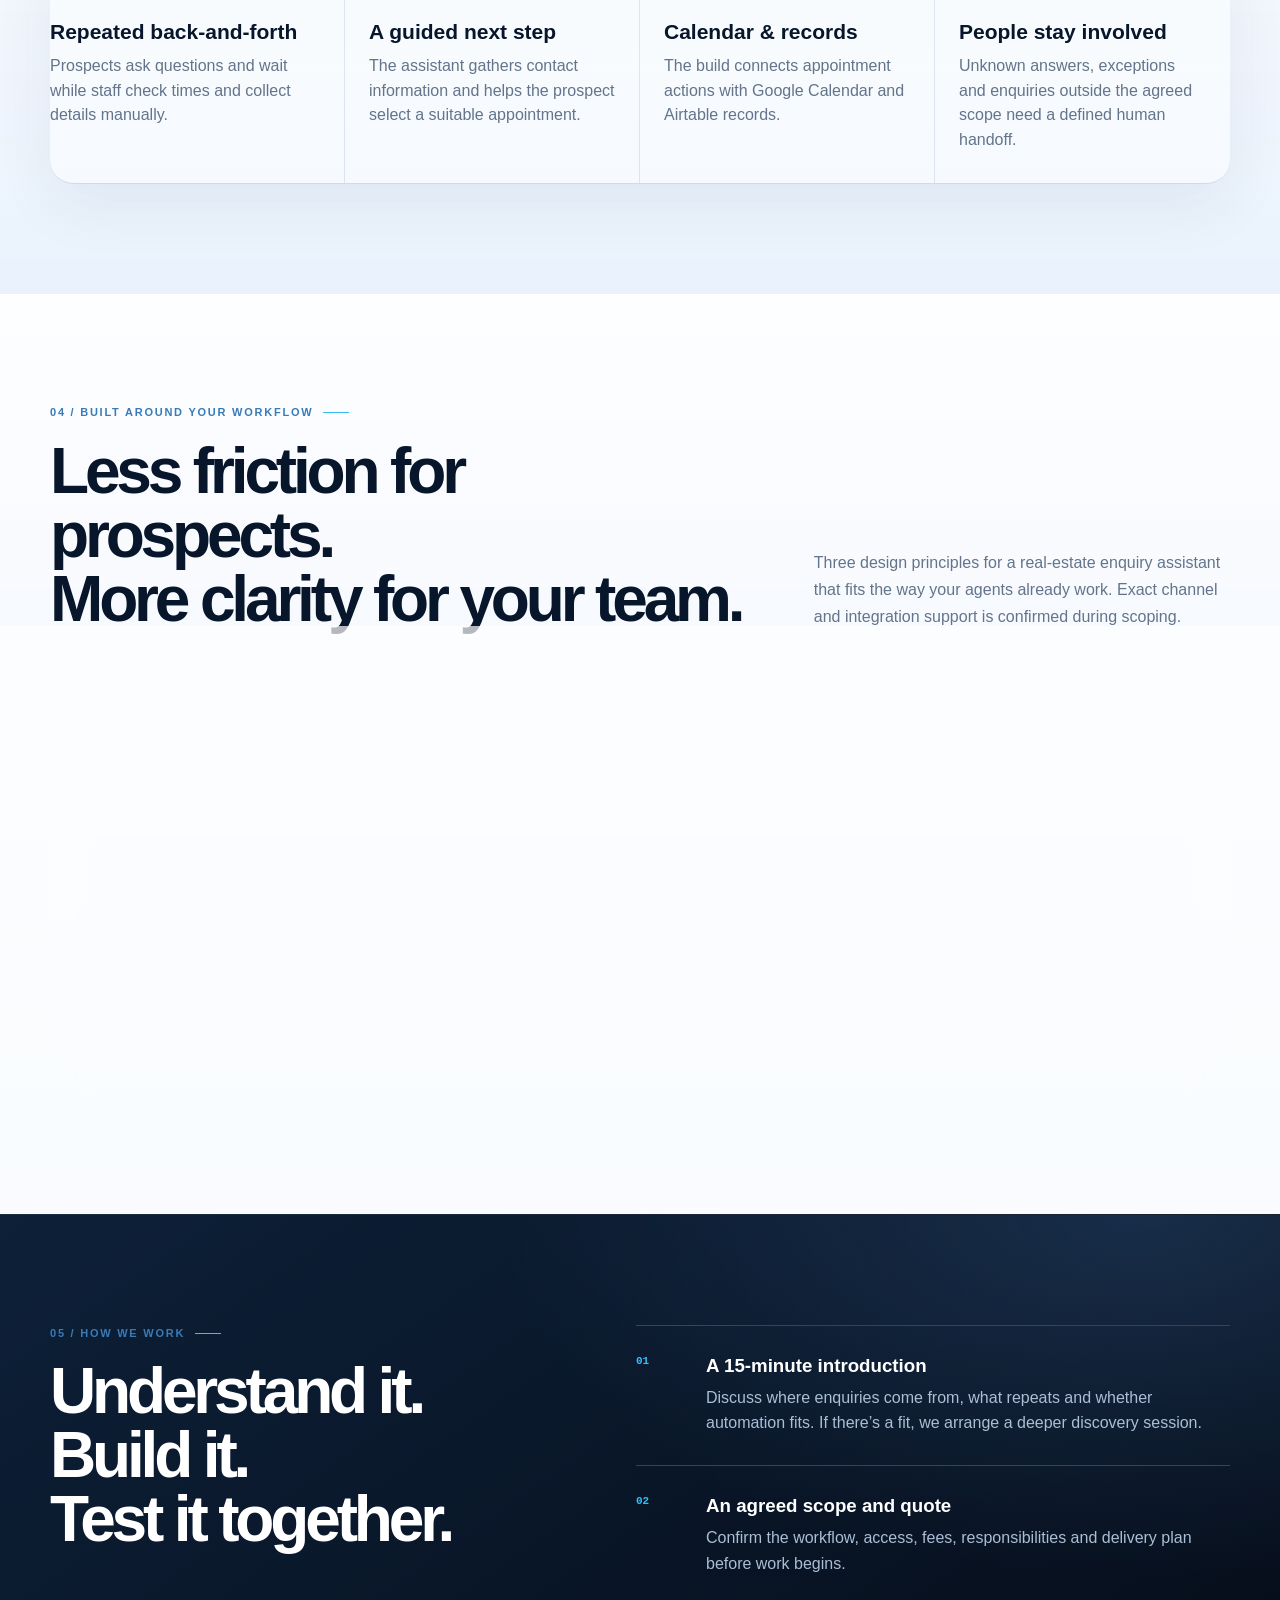
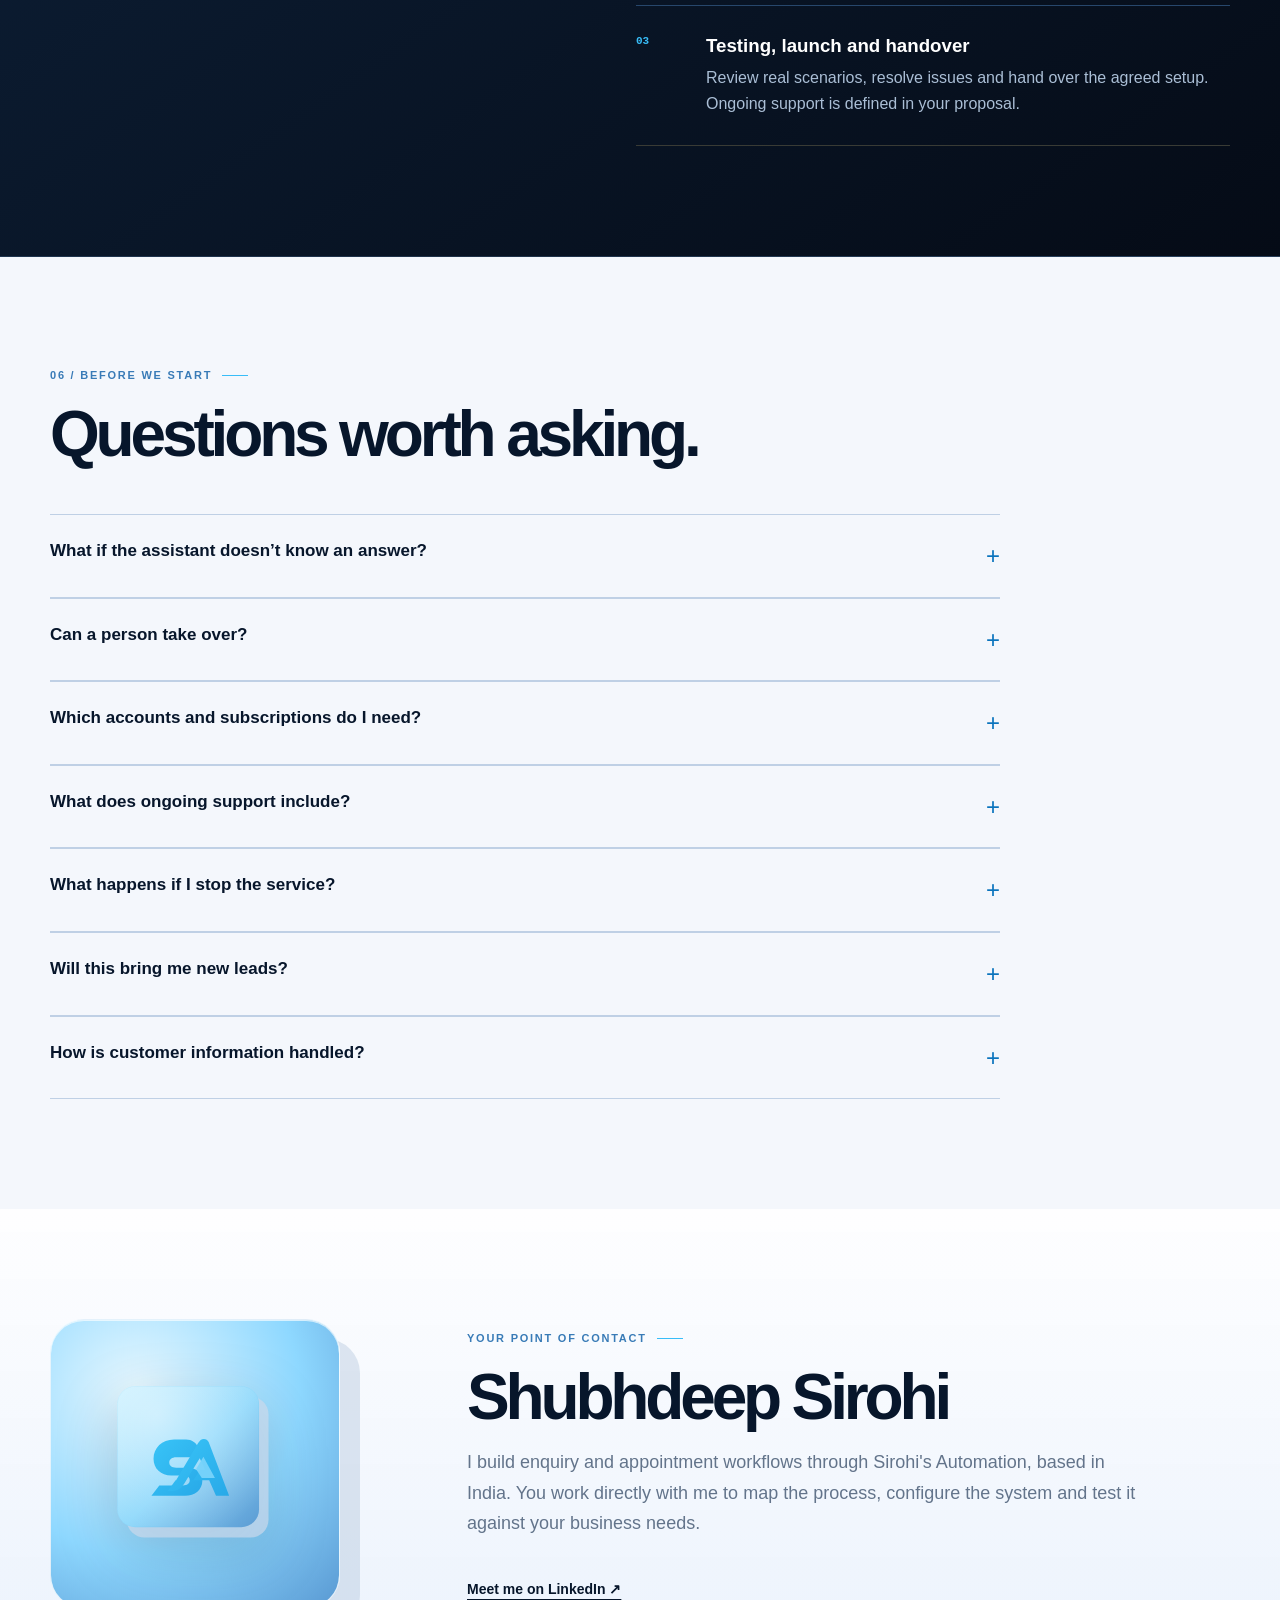
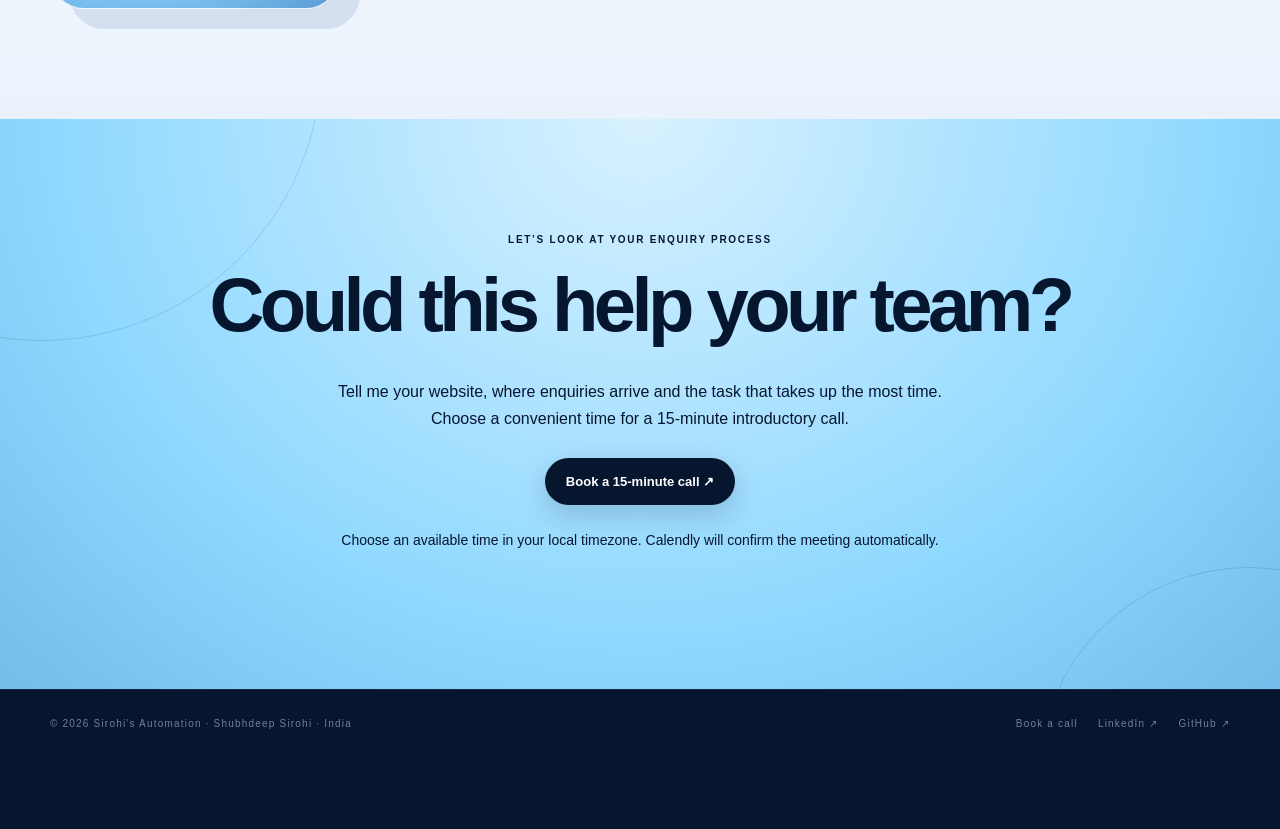
==== commit f6bd1199: "Refresh shared branding styles across all pages" ====
--- a/index.html
+++ b/index.html
@@ -1,5 +1,5 @@
 <!doctype html>
-<html lang="en"><head><meta charset="utf-8"><meta name="viewport" content="width=device-width,initial-scale=1"><title>Real Estate Enquiry & Appointment Automation | Sirohi's Automation</title><meta name="description" content="AI enquiry answering and viewing appointment workflows for real-estate teams. Watch working WhatsApp demos and discuss a tailored setup."><link rel="canonical" href="https://sirohisautomation.com/"><link rel="stylesheet" href="styles.css?v=real-estate-8"><link rel="icon" type="image/svg+xml" href="sirohi-logo-new.svg"></head><body><div class="page-noise" aria-hidden="true"></div><a class="skip-link" href="#main">Skip to content</a><header class="site-header"><a class="wordmark" href="index.html"><img class="brand-icon" src="sirohi-logo-new.svg" alt="" width="48" height="48"><span class="brand-text">Sirohi’s<span>Automation</span></span></a><nav aria-label="Main navigation"><a href="index.html#demo">Demo</a><a href="plans.html">Compare plans</a><a href="index.html#faq">FAQs</a></nav><a class="header-cta" href="https://calendly.com/shubhdeepsirohi/30min" target="_blank" rel="noopener noreferrer">Book a call ↗</a></header><main id="main">
+<html lang="en"><head><meta charset="utf-8"><meta name="viewport" content="width=device-width,initial-scale=1"><title>Real Estate Enquiry & Appointment Automation | Sirohi's Automation</title><meta name="description" content="AI enquiry answering and viewing appointment workflows for real-estate teams. Watch working WhatsApp demos and discuss a tailored setup."><link rel="canonical" href="https://sirohisautomation.com/"><link rel="stylesheet" href="styles.css?v=real-estate-9"><link rel="icon" type="image/svg+xml" href="sirohi-logo-new.svg"></head><body><div class="page-noise" aria-hidden="true"></div><a class="skip-link" href="#main">Skip to content</a><header class="site-header"><a class="wordmark" href="index.html"><img class="brand-icon" src="sirohi-logo-new.svg" alt="" width="48" height="48"><span class="brand-text">Sirohi’s<span>Automation</span></span></a><nav aria-label="Main navigation"><a href="index.html#demo">Demo</a><a href="plans.html">Compare plans</a><a href="index.html#faq">FAQs</a></nav><a class="header-cta" href="https://calendly.com/shubhdeepsirohi/30min" target="_blank" rel="noopener noreferrer">Book a call ↗</a></header><main id="main">
 <section class="hero hero-minimal" id="top">
 <div class="hero-copy">
 <div class="eyebrow"><span></span>AI AUTOMATION FOR REAL ESTATE</div>
--- a/styles.css
+++ b/styles.css
@@ -254,3 +254,11 @@
 footer a:hover{color:#278bc8}
 .business-chat summary{border-radius:999px!important;box-shadow:0 10px 35px rgba(18,50,85,.18),inset 0 1px 0 rgba(255,255,255,.2)}
 @media(max-width:800px){.site-header{width:calc(100% - 32px)}.demos-hero,.plans-hero{width:calc(100% - 36px);padding:70px 0 48px}.demo-grid{width:calc(100% - 32px);gap:20px;margin-bottom:75px}.demo-card{grid-template-columns:1fr}.demo-card video{border-radius:0 0 27px 27px;max-height:none;min-height:220px}.plans-section{padding-left:16px;padding-right:16px}.demos-closing{padding:75px 22px}footer{padding:25px 20px;gap:15px;flex-wrap:wrap}}
+
+
+/* Final brand lockup: SA monogram beside the existing Sirohi's Automation wordmark */
+.site-header .wordmark{display:flex;align-items:center;gap:16px;text-decoration:none;flex-shrink:0}
+.site-header .brand-icon{display:block;width:68px;height:68px;flex:0 0 68px;object-fit:contain;filter:drop-shadow(0 7px 14px rgba(29,73,120,.13))}
+.site-header .brand-text{display:block;color:#07162b;font-size:clamp(25px,3vw,34px);font-weight:900;letter-spacing:-.065em;line-height:.94}
+.site-header .brand-text span{display:block;margin-top:8px;color:#147bc0;font-size:clamp(11px,1.35vw,15px);font-weight:850;letter-spacing:.17em;line-height:1.1;text-transform:uppercase}
+@media(max-width:540px){.site-header .wordmark{gap:10px}.site-header .brand-icon{width:48px;height:48px;flex-basis:48px}.site-header .brand-text{font-size:23px}.site-header .brand-text span{font-size:10px;letter-spacing:.14em;margin-top:5px}}
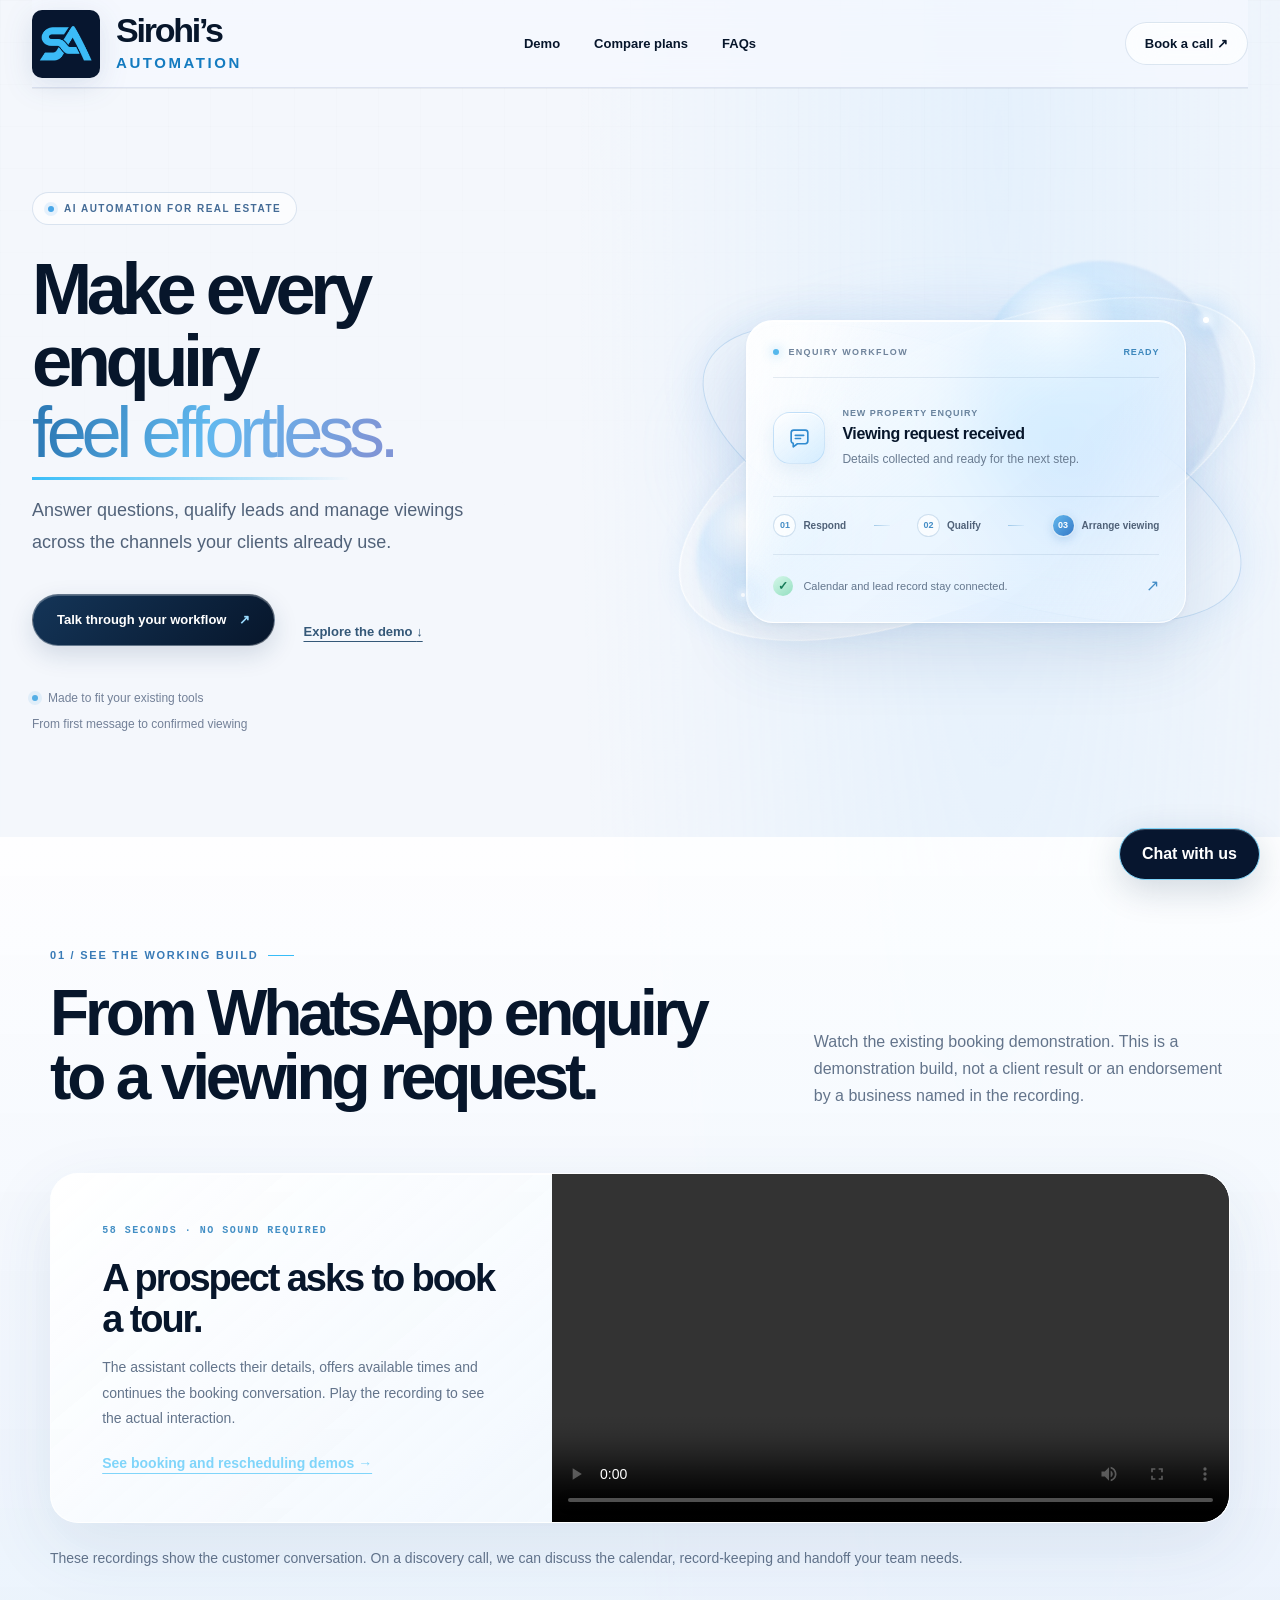
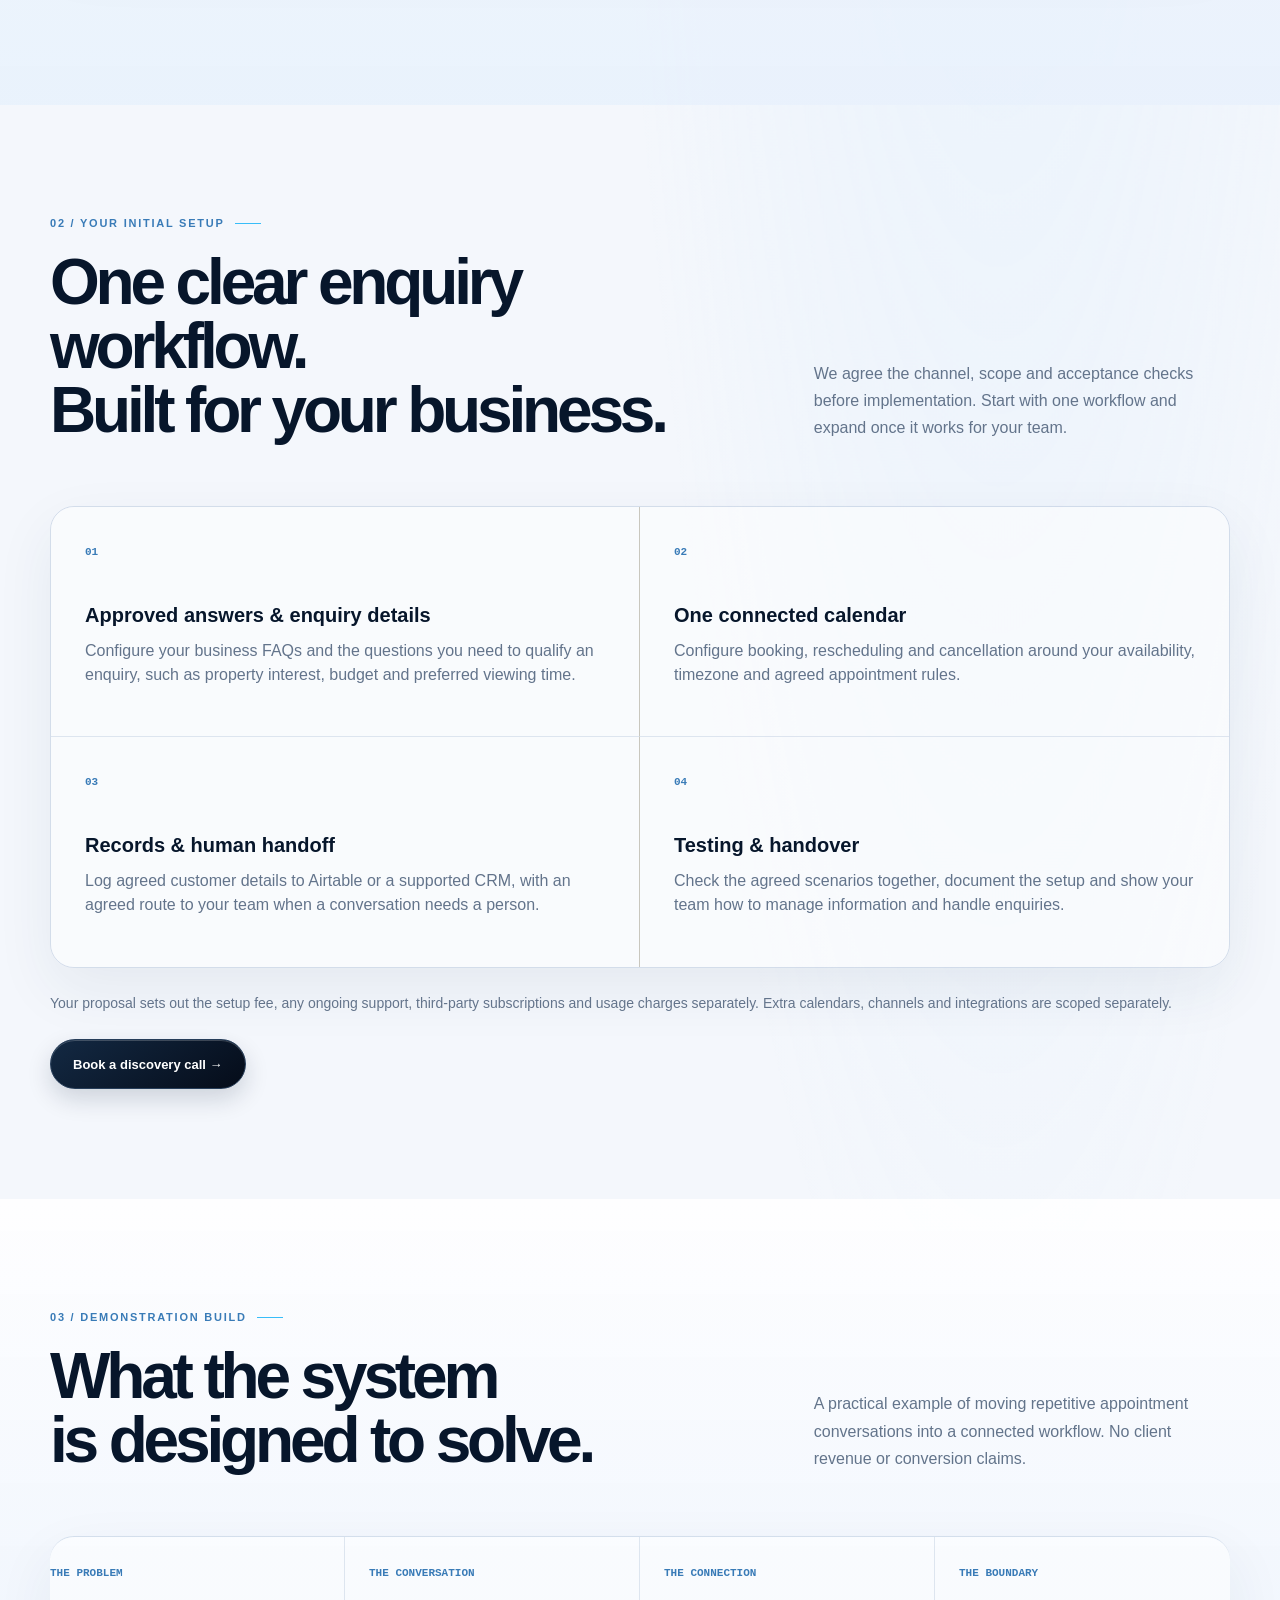
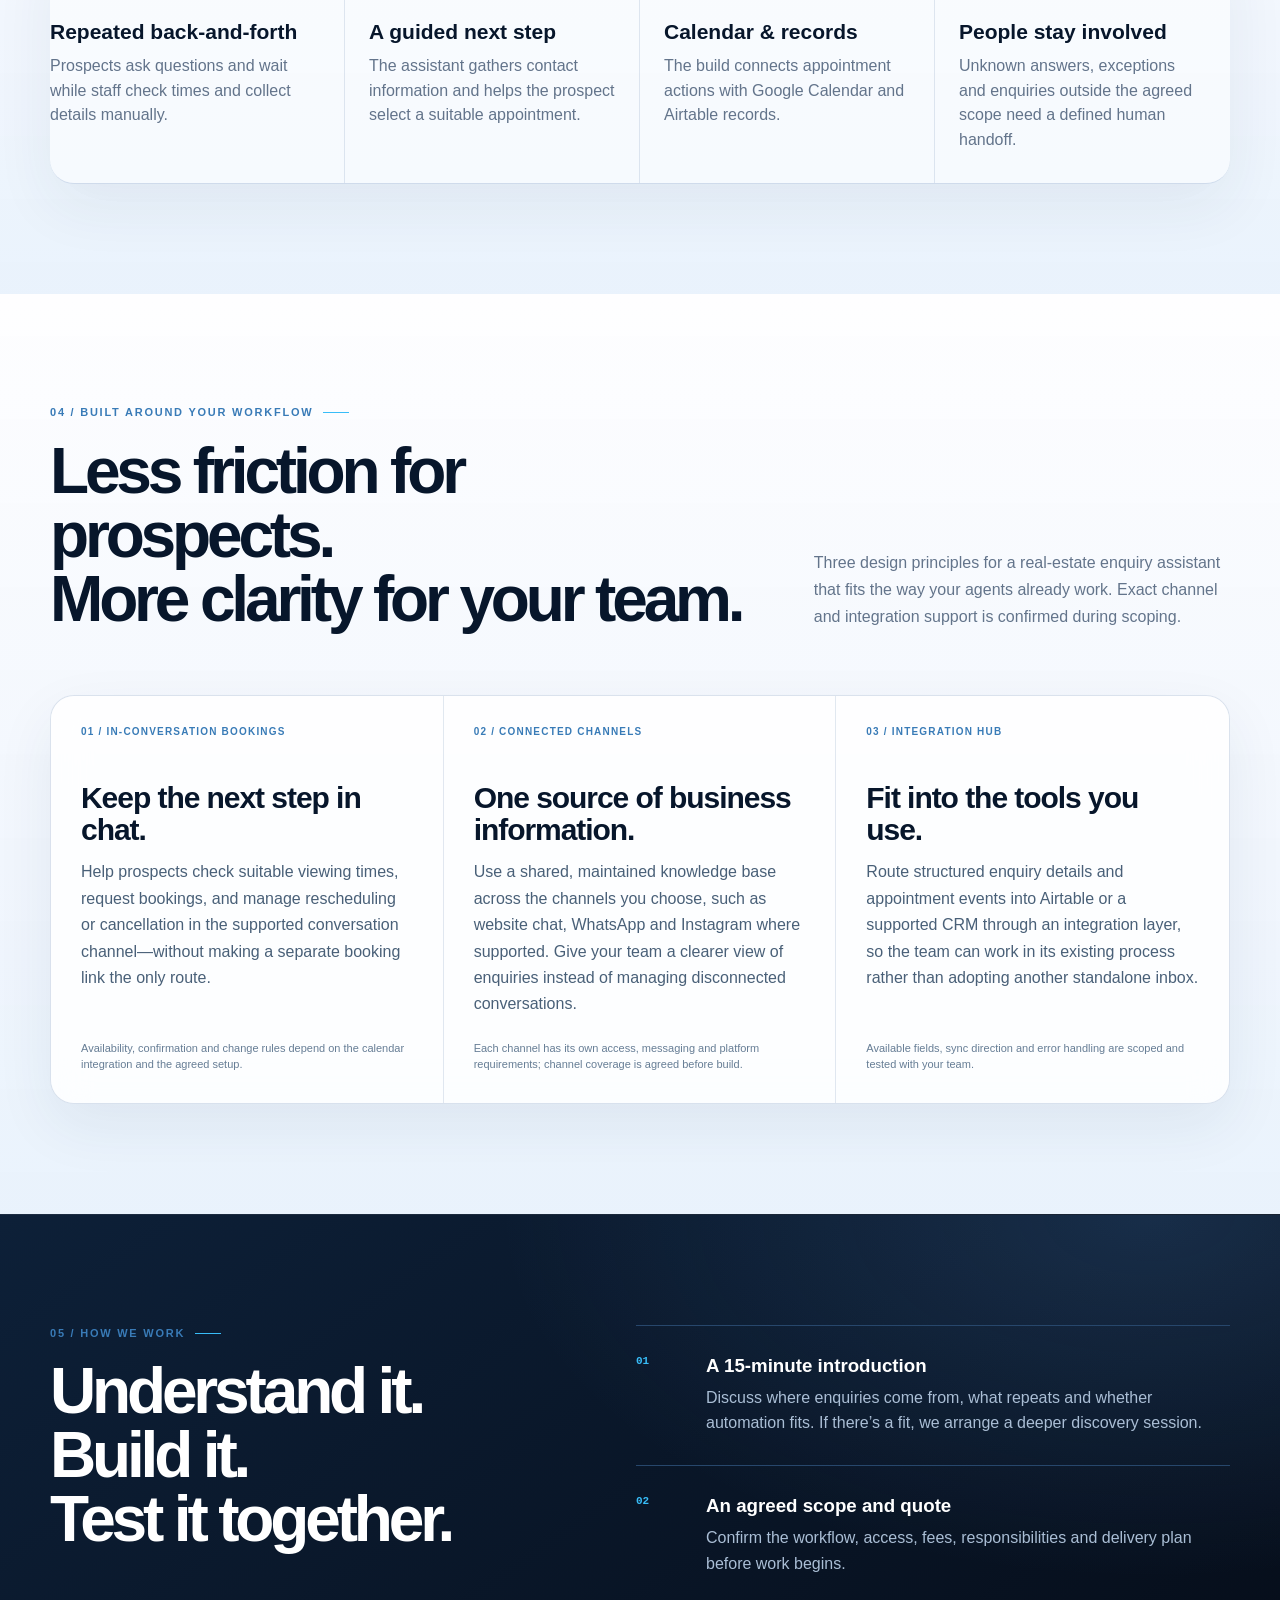
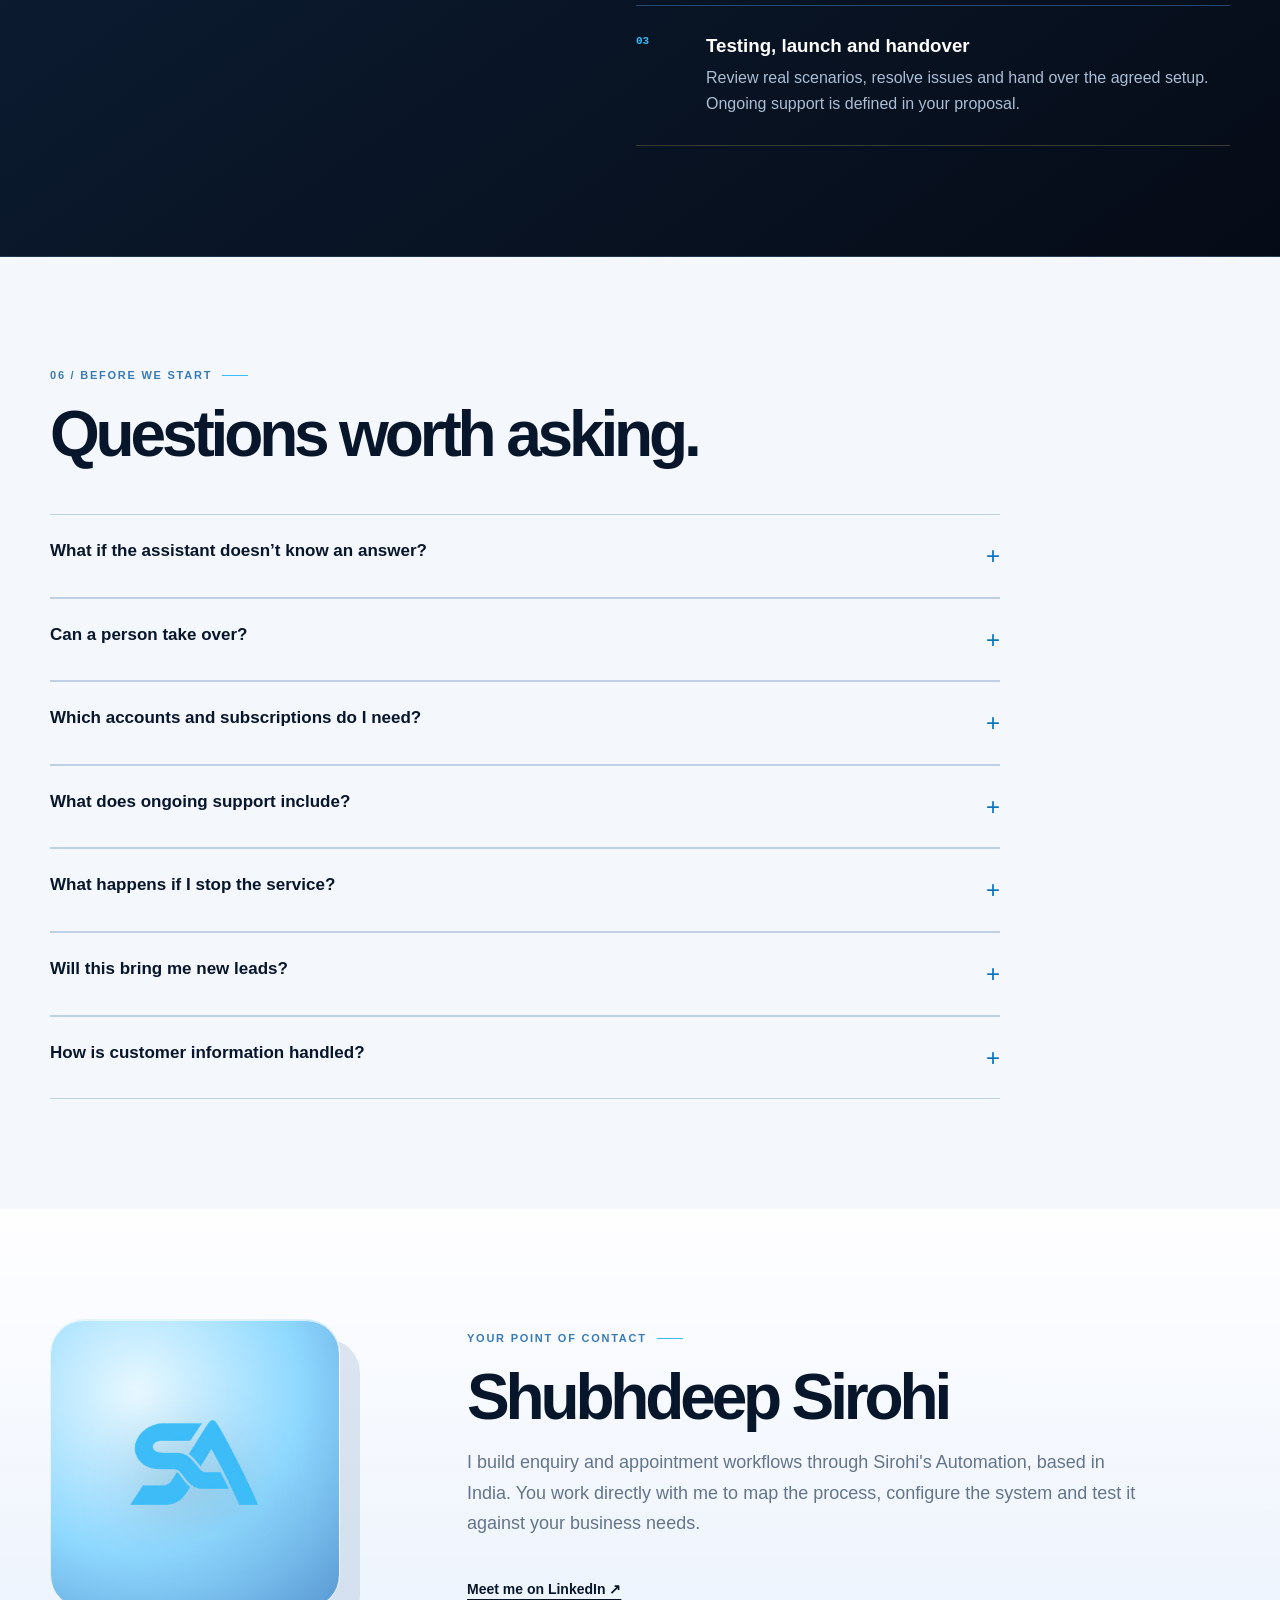
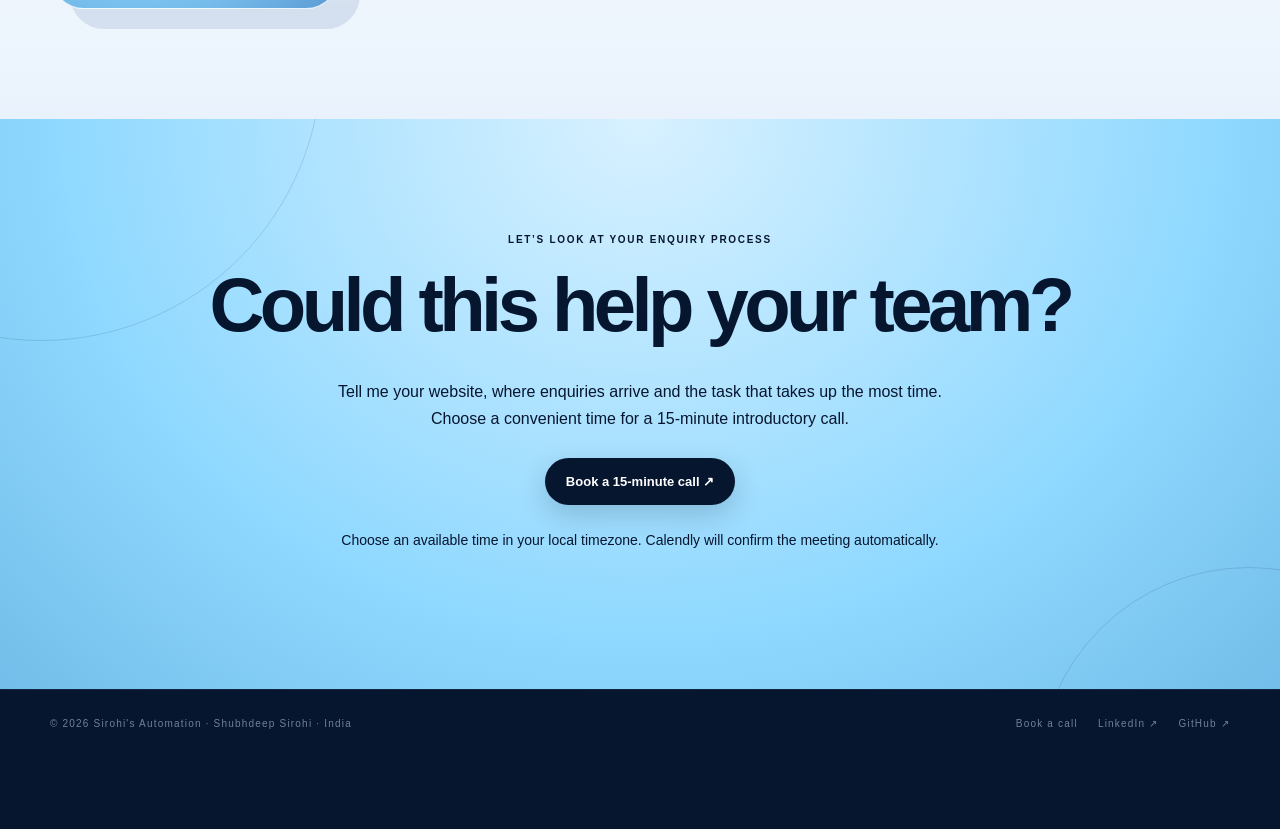
==== commit 86832d10: "Restore original sirohi-logo.webp branding" ====
--- a/index.html
+++ b/index.html
@@ -1,5 +1,5 @@
 <!doctype html>
-<html lang="en"><head><meta charset="utf-8"><meta name="viewport" content="width=device-width,initial-scale=1"><title>Real Estate Enquiry & Appointment Automation | Sirohi's Automation</title><meta name="description" content="AI enquiry answering and viewing appointment workflows for real-estate teams. Watch working WhatsApp demos and discuss a tailored setup."><link rel="canonical" href="https://sirohisautomation.com/"><link rel="stylesheet" href="styles.css?v=real-estate-9"><link rel="icon" type="image/svg+xml" href="sirohi-logo-new.svg"></head><body><div class="page-noise" aria-hidden="true"></div><a class="skip-link" href="#main">Skip to content</a><header class="site-header"><a class="wordmark" href="index.html"><img class="brand-icon" src="sirohi-logo-new.svg" alt="" width="48" height="48"><span class="brand-text">Sirohi’s<span>Automation</span></span></a><nav aria-label="Main navigation"><a href="index.html#demo">Demo</a><a href="plans.html">Compare plans</a><a href="index.html#faq">FAQs</a></nav><a class="header-cta" href="https://calendly.com/shubhdeepsirohi/30min" target="_blank" rel="noopener noreferrer">Book a call ↗</a></header><main id="main">
+<html lang="en"><head><meta charset="utf-8"><meta name="viewport" content="width=device-width,initial-scale=1"><title>Real Estate Enquiry & Appointment Automation | Sirohi's Automation</title><meta name="description" content="AI enquiry answering and viewing appointment workflows for real-estate teams. Watch working WhatsApp demos and discuss a tailored setup."><link rel="canonical" href="https://sirohisautomation.com/"><link rel="stylesheet" href="styles.css?v=real-estate-10"><link rel="icon" type="image/webp" href="sirohi-logo.webp"></head><body><div class="page-noise" aria-hidden="true"></div><a class="skip-link" href="#main">Skip to content</a><header class="site-header"><a class="wordmark" href="index.html"><img class="brand-icon" src="sirohi-logo.webp" alt="" width="48" height="48"><span class="brand-text">Sirohi’s<span>Automation</span></span></a><nav aria-label="Main navigation"><a href="index.html#demo">Demo</a><a href="plans.html">Compare plans</a><a href="index.html#faq">FAQs</a></nav><a class="header-cta" href="https://calendly.com/shubhdeepsirohi/30min" target="_blank" rel="noopener noreferrer">Book a call ↗</a></header><main id="main">
 <section class="hero hero-minimal" id="top">
 <div class="hero-copy">
 <div class="eyebrow"><span></span>AI AUTOMATION FOR REAL ESTATE</div>
@@ -32,7 +32,7 @@
 </div></section>
 <section class="approach section" id="approach"><div><span class="kicker">05 / HOW WE WORK</span><h2>Understand it.<br>Build it.<br>Test it together.</h2></div><div class="principles"><article><span>01</span><div><h3>A 15-minute introduction</h3><p>Discuss where enquiries come from, what repeats and whether automation fits. If there’s a fit, we arrange a deeper discovery session.</p></div></article><article><span>02</span><div><h3>An agreed scope and quote</h3><p>Confirm the workflow, access, fees, responsibilities and delivery plan before work begins.</p></div></article><article><span>03</span><div><h3>Testing, launch and handover</h3><p>Review real scenarios, resolve issues and hand over the agreed setup. Ongoing support is defined in your proposal.</p></div></article></div></section>
 <section class="section" id="faq"><div class="section-heading compact"><div><span class="kicker">06 / BEFORE WE START</span><h2>Questions worth asking.</h2></div></div><div class="faq-list">
-<details><summary>What if the assistant doesn’t know an answer?</summary><p>We configure it to use your approved business information and direct unknown or out-of-scope questions to an agreed human contact. AI can make mistakes, so this behaviour is part of testing and ongoing review.</p></details><details><summary>Can a person take over?</summary><p>A route to your team is agreed during setup. This may be a notification, contact request or a supported inbox handoff. The exact experience depends on the channel and tools you use.</p></details><details><summary>Which accounts and subscriptions do I need?</summary><p>The current demonstration uses Botpress, Google Calendar and Airtable, with WhatsApp for the conversation. Your setup may use a website channel instead. We identify the necessary accounts, account ownership, access and third-party charges in the proposal.</p></details><details><summary>What does ongoing support include?</summary><p>If you choose ongoing support, the proposal defines monitoring, troubleshooting, information updates, response times and revision limits. New workflows and integrations are quoted separately.</p></details><details><summary>What happens if I stop the service?</summary><p>We agree ownership, handover, exports and cancellation terms before starting. Accounts you own remain yours; any functions relying on cancelled hosting or subscriptions may stop. Continued operation depends on keeping the required services active.</p></details><details><summary>Will this bring me new leads?</summary><p>This service handles enquiries you already receive. It does not include advertising or promise more website traffic, sales or a particular conversion rate.</p></details><details><summary>How is customer information handled?</summary><p>We agree which information is needed, where it is stored and who can access it before launch. Your customer-facing privacy information should cover the tools you choose. Please do not submit sensitive information in the demo chat.</p></details></div></section><section class="about section work" id="about"><div class="about-mark"><img src="sirohi-logo-new.svg" alt="Sirohi's Automation monogram" width="512" height="512" loading="lazy"></div><div class="about-copy"><span class="kicker">YOUR POINT OF CONTACT</span><h2>Shubhdeep Sirohi</h2><p>I build enquiry and appointment workflows through Sirohi's Automation, based in India. You work directly with me to map the process, configure the system and test it against your business needs.</p><a class="text-link" href="https://www.linkedin.com/in/shubhdeep-sirohi-b2a466288/">Meet me on LinkedIn ↗</a></div></section><section class="closing" id="contact"><span>LET’S LOOK AT YOUR ENQUIRY PROCESS</span><h2>Could this help your team?</h2><p>Tell me your website, where enquiries arrive and the task that takes up the most time.<br>Choose a convenient time for a 15-minute introductory call.</p><a href="https://calendly.com/shubhdeepsirohi/30min" target="_blank" rel="noopener noreferrer">Book a 15-minute call ↗</a><p class="contact-note">Choose an available time in your local timezone. Calendly will confirm the meeting automatically.</p></section></main><footer><span>© 2026 Sirohi's Automation · Shubhdeep Sirohi · India</span><div><a href="https://calendly.com/shubhdeepsirohi/30min" target="_blank" rel="noopener noreferrer">Book a call</a><a href="https://www.linkedin.com/in/shubhdeep-sirohi-b2a466288/">LinkedIn ↗</a><a href="https://github.com/shubhdeepsirohi-del">GitHub ↗</a></div></footer><details class="business-chat">
+<details><summary>What if the assistant doesn’t know an answer?</summary><p>We configure it to use your approved business information and direct unknown or out-of-scope questions to an agreed human contact. AI can make mistakes, so this behaviour is part of testing and ongoing review.</p></details><details><summary>Can a person take over?</summary><p>A route to your team is agreed during setup. This may be a notification, contact request or a supported inbox handoff. The exact experience depends on the channel and tools you use.</p></details><details><summary>Which accounts and subscriptions do I need?</summary><p>The current demonstration uses Botpress, Google Calendar and Airtable, with WhatsApp for the conversation. Your setup may use a website channel instead. We identify the necessary accounts, account ownership, access and third-party charges in the proposal.</p></details><details><summary>What does ongoing support include?</summary><p>If you choose ongoing support, the proposal defines monitoring, troubleshooting, information updates, response times and revision limits. New workflows and integrations are quoted separately.</p></details><details><summary>What happens if I stop the service?</summary><p>We agree ownership, handover, exports and cancellation terms before starting. Accounts you own remain yours; any functions relying on cancelled hosting or subscriptions may stop. Continued operation depends on keeping the required services active.</p></details><details><summary>Will this bring me new leads?</summary><p>This service handles enquiries you already receive. It does not include advertising or promise more website traffic, sales or a particular conversion rate.</p></details><details><summary>How is customer information handled?</summary><p>We agree which information is needed, where it is stored and who can access it before launch. Your customer-facing privacy information should cover the tools you choose. Please do not submit sensitive information in the demo chat.</p></details></div></section><section class="about section work" id="about"><div class="about-mark"><img src="sirohi-logo.webp" alt="Sirohi's Automation monogram" width="512" height="512" loading="lazy"></div><div class="about-copy"><span class="kicker">YOUR POINT OF CONTACT</span><h2>Shubhdeep Sirohi</h2><p>I build enquiry and appointment workflows through Sirohi's Automation, based in India. You work directly with me to map the process, configure the system and test it against your business needs.</p><a class="text-link" href="https://www.linkedin.com/in/shubhdeep-sirohi-b2a466288/">Meet me on LinkedIn ↗</a></div></section><section class="closing" id="contact"><span>LET’S LOOK AT YOUR ENQUIRY PROCESS</span><h2>Could this help your team?</h2><p>Tell me your website, where enquiries arrive and the task that takes up the most time.<br>Choose a convenient time for a 15-minute introductory call.</p><a href="https://calendly.com/shubhdeepsirohi/30min" target="_blank" rel="noopener noreferrer">Book a 15-minute call ↗</a><p class="contact-note">Choose an available time in your local timezone. Calendly will confirm the meeting automatically.</p></section></main><footer><span>© 2026 Sirohi's Automation · Shubhdeep Sirohi · India</span><div><a href="https://calendly.com/shubhdeepsirohi/30min" target="_blank" rel="noopener noreferrer">Book a call</a><a href="https://www.linkedin.com/in/shubhdeep-sirohi-b2a466288/">LinkedIn ↗</a><a href="https://github.com/shubhdeepsirohi-del">GitHub ↗</a></div></footer><details class="business-chat">
   <summary><span class="chat-open-label">Chat with us</span><span class="chat-close-label">Close chat</span></summary>
   <section class="business-chat-panel" aria-label="Sirohi's Automation assistant">
     <div class="business-chat-header"><strong>Sirohi's Automation</strong><a href="https://cdn.botpress.cloud/webchat/v3.7/shareable.html?configUrl=https://files.bpcontent.cloud/2026/09/03/00/20260903002242-D4VPPEIN.json" target="_blank" rel="noopener noreferrer">Open in new tab ↗</a></div>
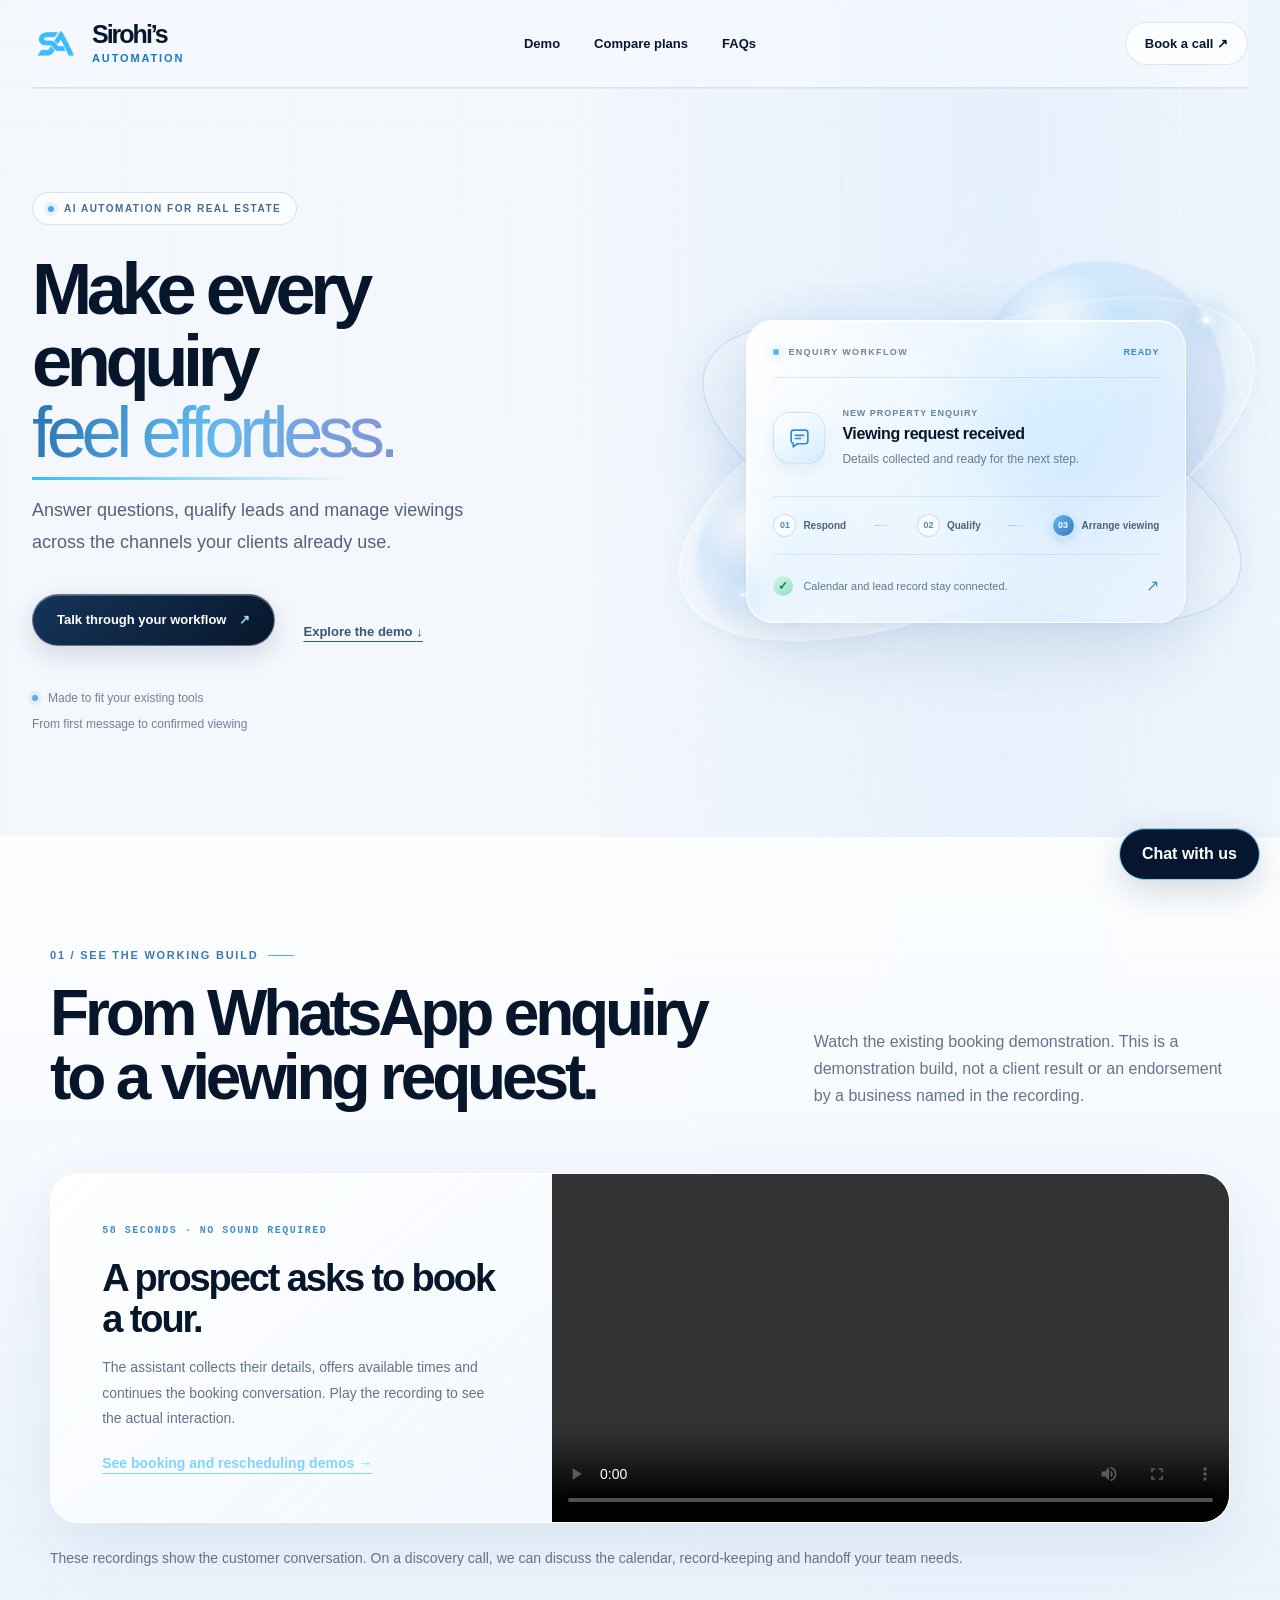
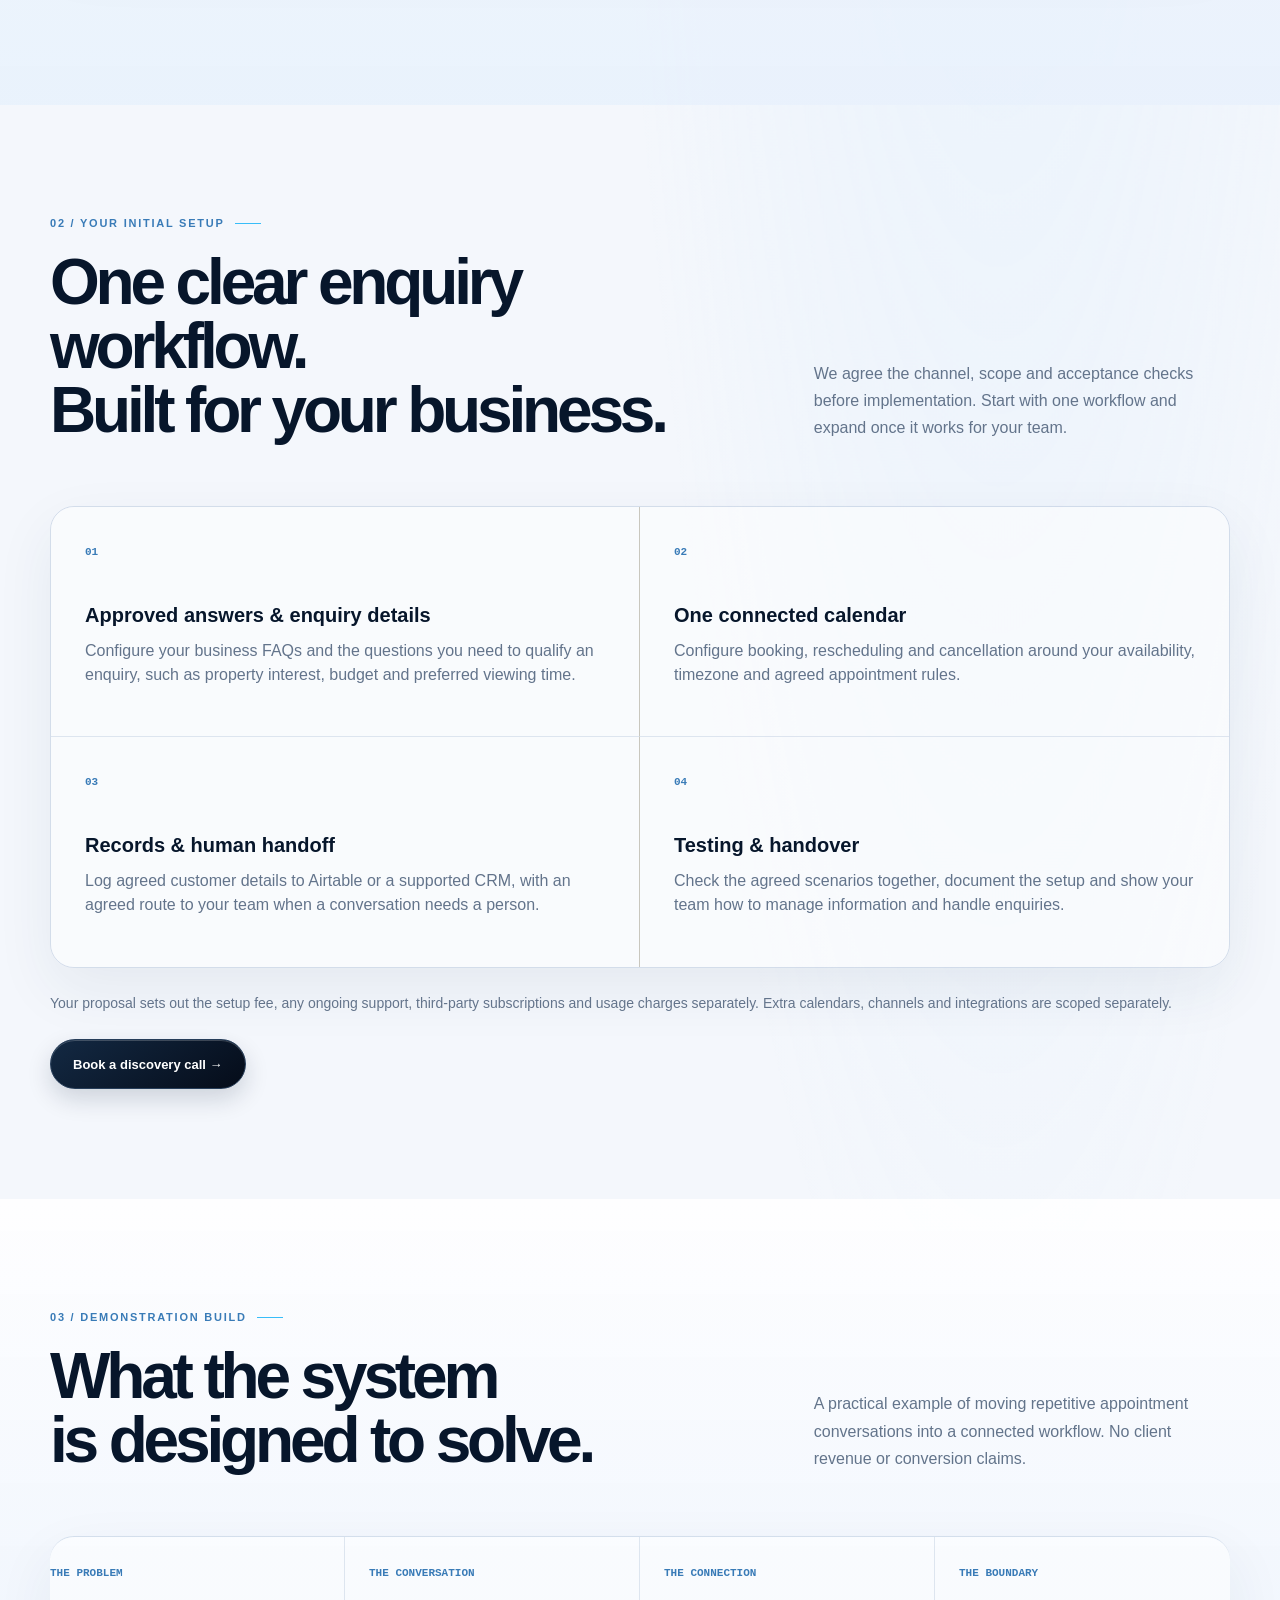
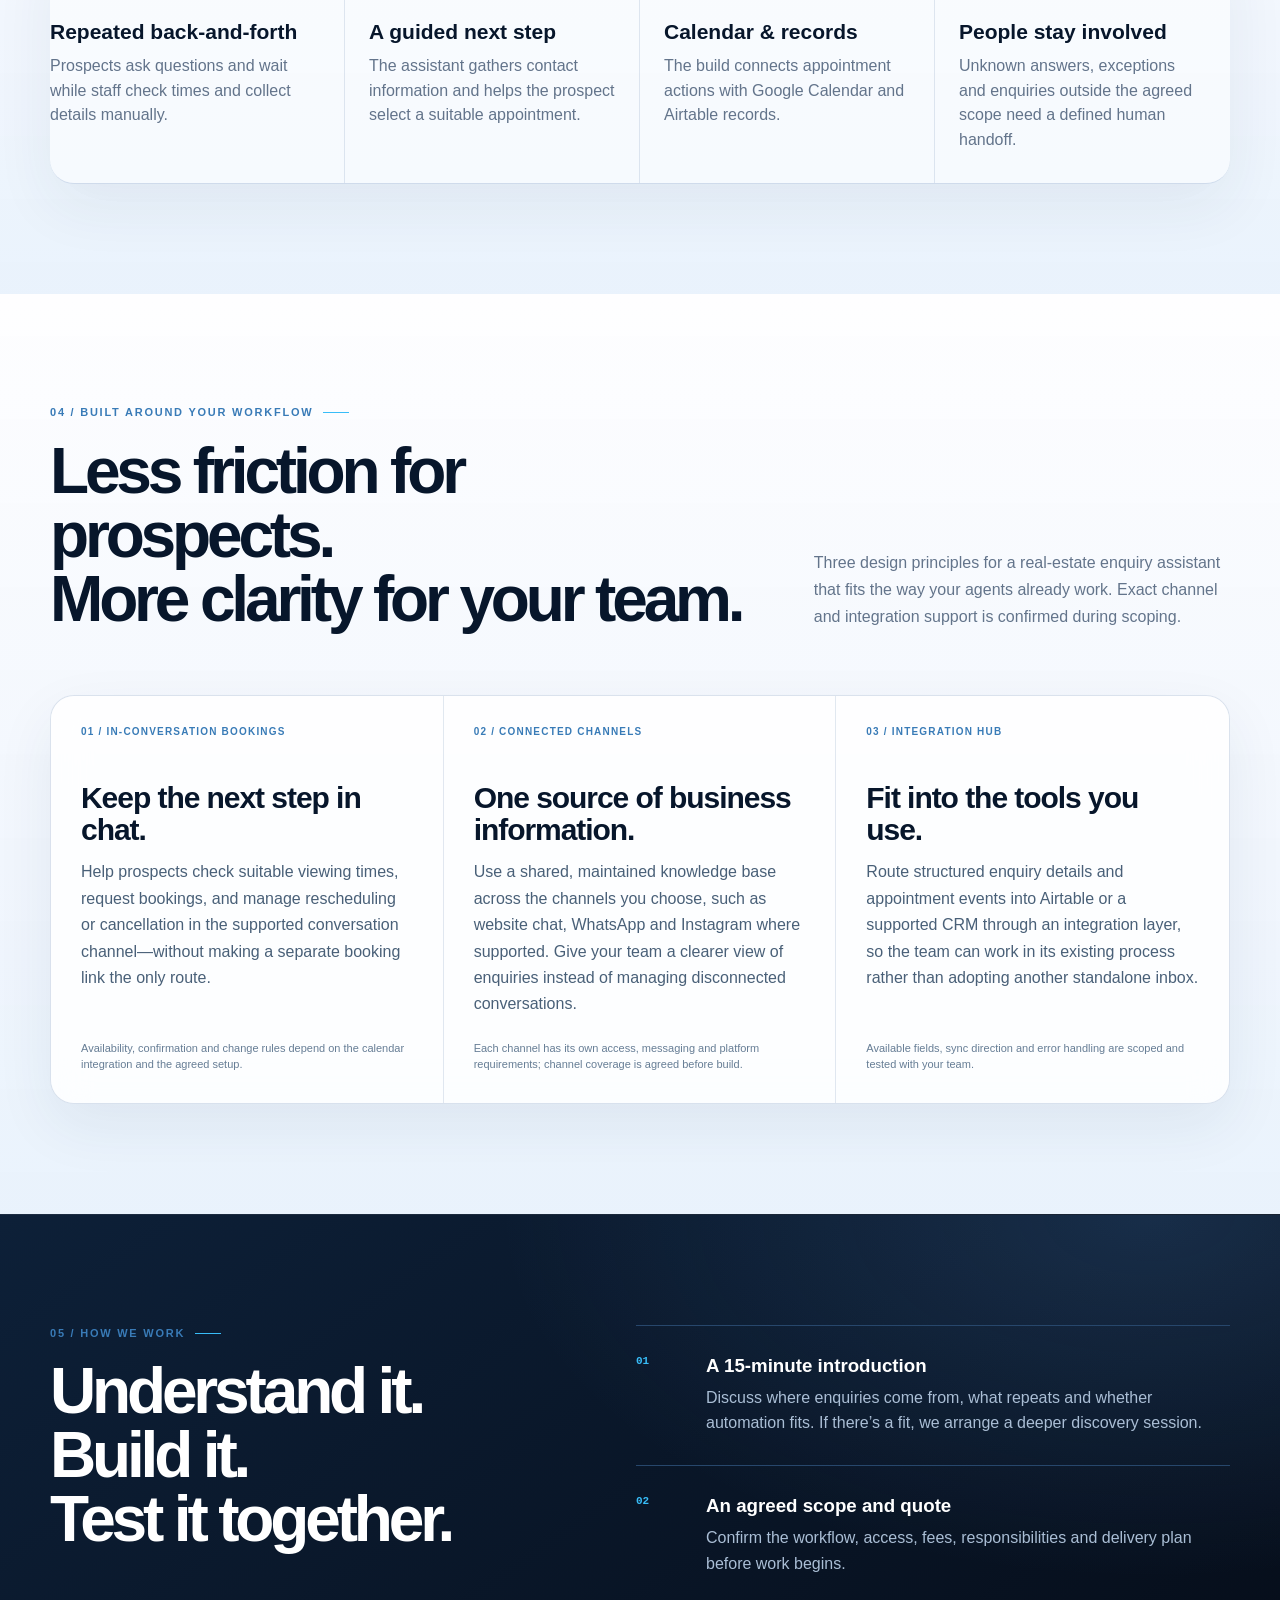
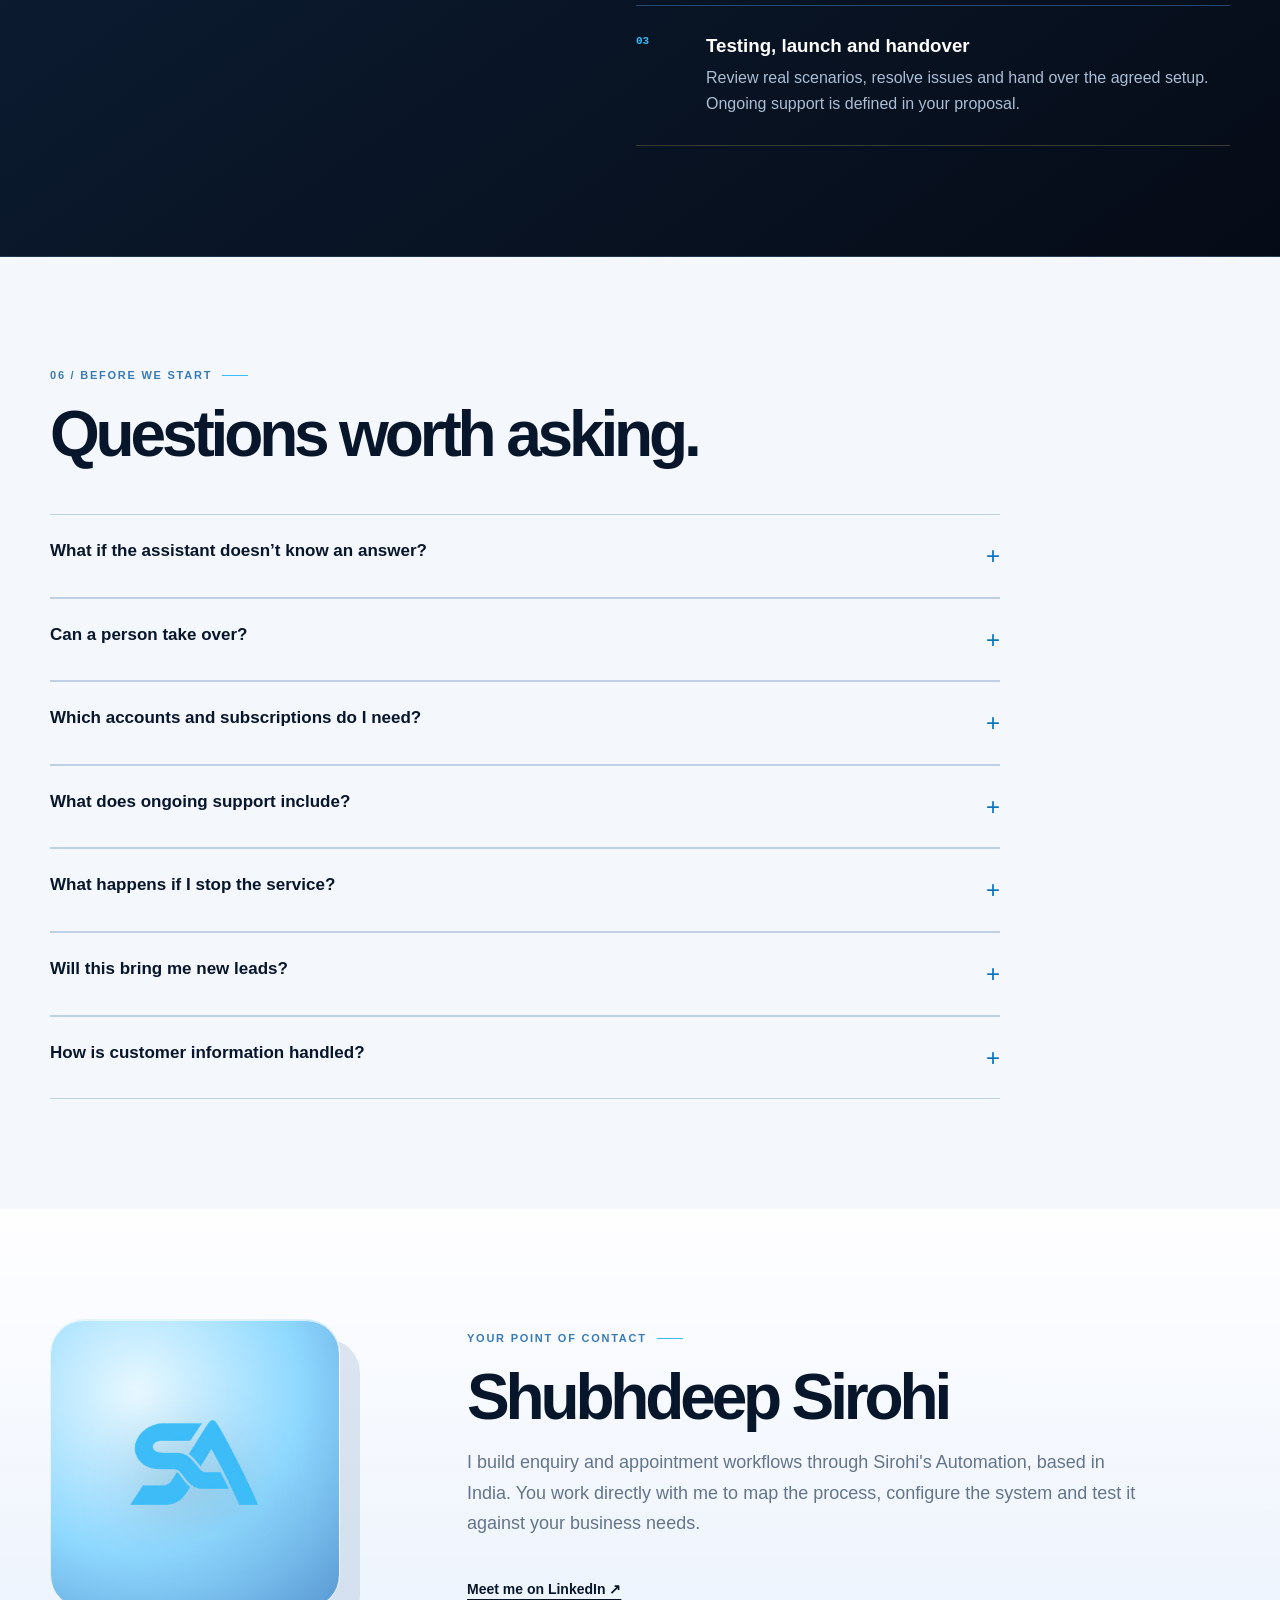
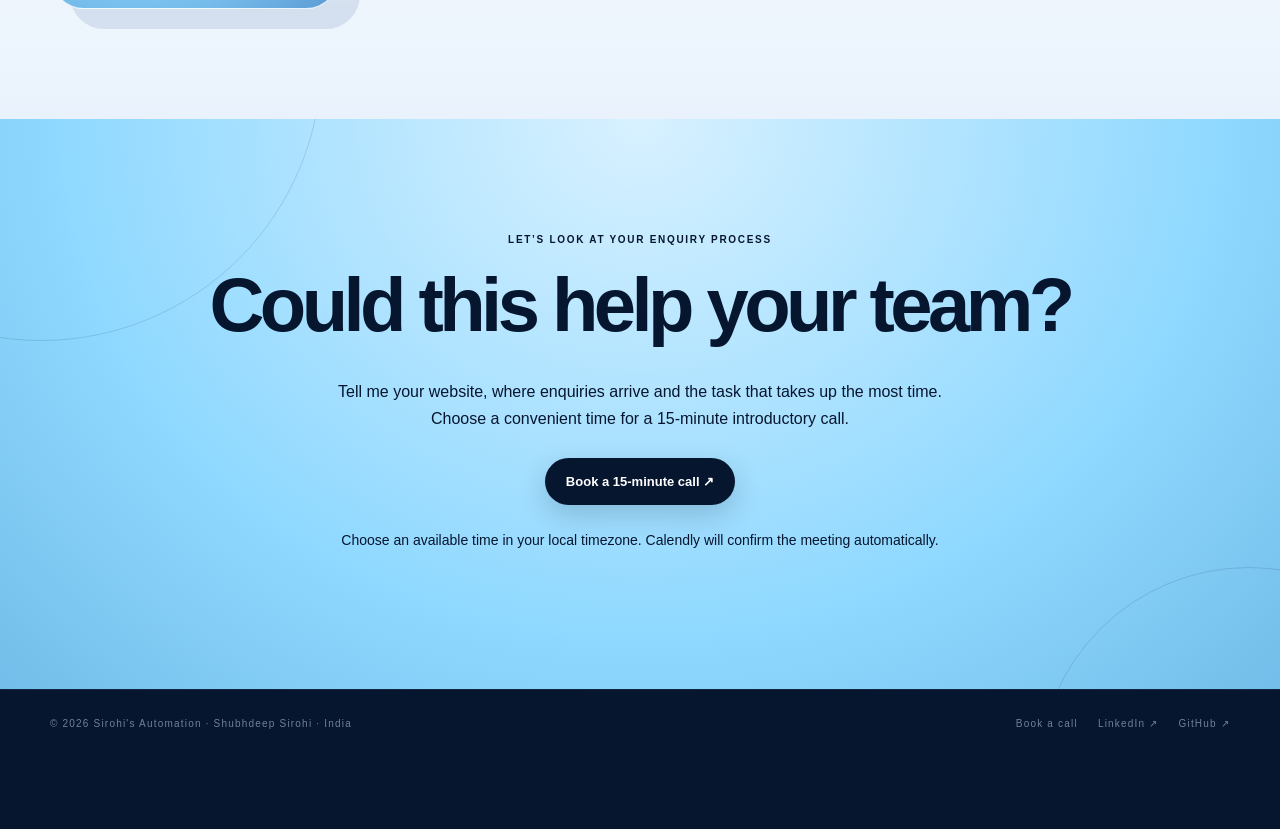
==== commit 64909653: "Use original sirohi-logo.webp image as the site logo" ====
--- a/index.html
+++ b/index.html
@@ -1,5 +1,5 @@
 <!doctype html>
-<html lang="en"><head><meta charset="utf-8"><meta name="viewport" content="width=device-width,initial-scale=1"><title>Real Estate Enquiry & Appointment Automation | Sirohi's Automation</title><meta name="description" content="AI enquiry answering and viewing appointment workflows for real-estate teams. Watch working WhatsApp demos and discuss a tailored setup."><link rel="canonical" href="https://sirohisautomation.com/"><link rel="stylesheet" href="styles.css?v=real-estate-10"><link rel="icon" type="image/webp" href="sirohi-logo.webp"></head><body><div class="page-noise" aria-hidden="true"></div><a class="skip-link" href="#main">Skip to content</a><header class="site-header"><a class="wordmark" href="index.html"><img class="brand-icon" src="sirohi-logo.webp" alt="" width="48" height="48"><span class="brand-text">Sirohi’s<span>Automation</span></span></a><nav aria-label="Main navigation"><a href="index.html#demo">Demo</a><a href="plans.html">Compare plans</a><a href="index.html#faq">FAQs</a></nav><a class="header-cta" href="https://calendly.com/shubhdeepsirohi/30min" target="_blank" rel="noopener noreferrer">Book a call ↗</a></header><main id="main">
+<html lang="en"><head><meta charset="utf-8"><meta name="viewport" content="width=device-width,initial-scale=1"><title>Real Estate Enquiry & Appointment Automation | Sirohi's Automation</title><meta name="description" content="AI enquiry answering and viewing appointment workflows for real-estate teams. Watch working WhatsApp demos and discuss a tailored setup."><link rel="canonical" href="https://sirohisautomation.com/"><link rel="stylesheet" href="styles.css?v=real-estate-11"><link rel="icon" type="image/webp" href="sirohi-logo.webp"></head><body><div class="page-noise" aria-hidden="true"></div><a class="skip-link" href="#main">Skip to content</a><header class="site-header"><a class="wordmark" href="index.html"><img class="brand-icon" src="sirohi-logo.webp" alt="Sirohi's Automation monogram" width="512" height="512" loading="lazy"><span class="brand-text">Sirohi’s<span>Automation</span></span></a><nav aria-label="Main navigation"><a href="index.html#demo">Demo</a><a href="plans.html">Compare plans</a><a href="index.html#faq">FAQs</a></nav><a class="header-cta" href="https://calendly.com/shubhdeepsirohi/30min" target="_blank" rel="noopener noreferrer">Book a call ↗</a></header><main id="main">
 <section class="hero hero-minimal" id="top">
 <div class="hero-copy">
 <div class="eyebrow"><span></span>AI AUTOMATION FOR REAL ESTATE</div>
--- a/styles.css
+++ b/styles.css
@@ -22,7 +22,7 @@
 
 /* Sirohi Automation logo lockup. */
 .wordmark{display:flex;align-items:center;gap:11px}
-.wordmark .brand-icon{display:block;flex:none;width:48px;height:48px;object-fit:contain;background:#07162f;border-radius:10px}
+.wordmark .brand-icon{display:block;flex:none;width:48px;height:48px;object-fit:contain;background:transparent;border-radius:0}
 .wordmark .brand-text{display:block;margin:0;color:var(--ink);font-size:25px;line-height:1;letter-spacing:-.04em;text-transform:none}
 .wordmark .brand-text>span{margin-top:5px;color:#0b74bd;font-size:10px;line-height:1.2;letter-spacing:.15em;text-transform:uppercase}
 .about-mark{background:#07162f;overflow:hidden}
@@ -256,9 +256,9 @@
 @media(max-width:800px){.site-header{width:calc(100% - 32px)}.demos-hero,.plans-hero{width:calc(100% - 36px);padding:70px 0 48px}.demo-grid{width:calc(100% - 32px);gap:20px;margin-bottom:75px}.demo-card{grid-template-columns:1fr}.demo-card video{border-radius:0 0 27px 27px;max-height:none;min-height:220px}.plans-section{padding-left:16px;padding-right:16px}.demos-closing{padding:75px 22px}footer{padding:25px 20px;gap:15px;flex-wrap:wrap}}
 
 
-/* Final brand lockup: SA monogram beside the existing Sirohi's Automation wordmark */
-.site-header .wordmark{display:flex;align-items:center;gap:16px;text-decoration:none;flex-shrink:0}
-.site-header .brand-icon{display:block;width:68px;height:68px;flex:0 0 68px;object-fit:contain;filter:drop-shadow(0 7px 14px rgba(29,73,120,.13))}
-.site-header .brand-text{display:block;color:#07162b;font-size:clamp(25px,3vw,34px);font-weight:900;letter-spacing:-.065em;line-height:.94}
-.site-header .brand-text span{display:block;margin-top:8px;color:#147bc0;font-size:clamp(11px,1.35vw,15px);font-weight:850;letter-spacing:.17em;line-height:1.1;text-transform:uppercase}
-@media(max-width:540px){.site-header .wordmark{gap:10px}.site-header .brand-icon{width:48px;height:48px;flex-basis:48px}.site-header .brand-text{font-size:23px}.site-header .brand-text span{font-size:10px;letter-spacing:.14em;margin-top:5px}}
+/* Restore original logo sizing and let the original logo artwork render unchanged. */
+.site-header .wordmark{display:flex;align-items:center;gap:12px;text-decoration:none;flex-shrink:0}
+.site-header .brand-icon{display:block;width:48px;height:48px;flex:0 0 48px;object-fit:contain;background:transparent;border-radius:0;filter:none}
+.site-header .brand-text{display:block;color:#07162b;font-size:25px;font-weight:900;letter-spacing:-.08em;line-height:1}
+.site-header .brand-text span{display:block;margin-top:5px;color:#147bc0;font-size:11px;font-weight:850;letter-spacing:.17em;line-height:1.1;text-transform:uppercase}
+@media(max-width:540px){.site-header .wordmark{gap:8px}.site-header .brand-icon{width:40px;height:40px;flex-basis:40px}.site-header .brand-text{font-size:22px}.site-header .brand-text span{font-size:9px;letter-spacing:.14em;margin-top:4px}}
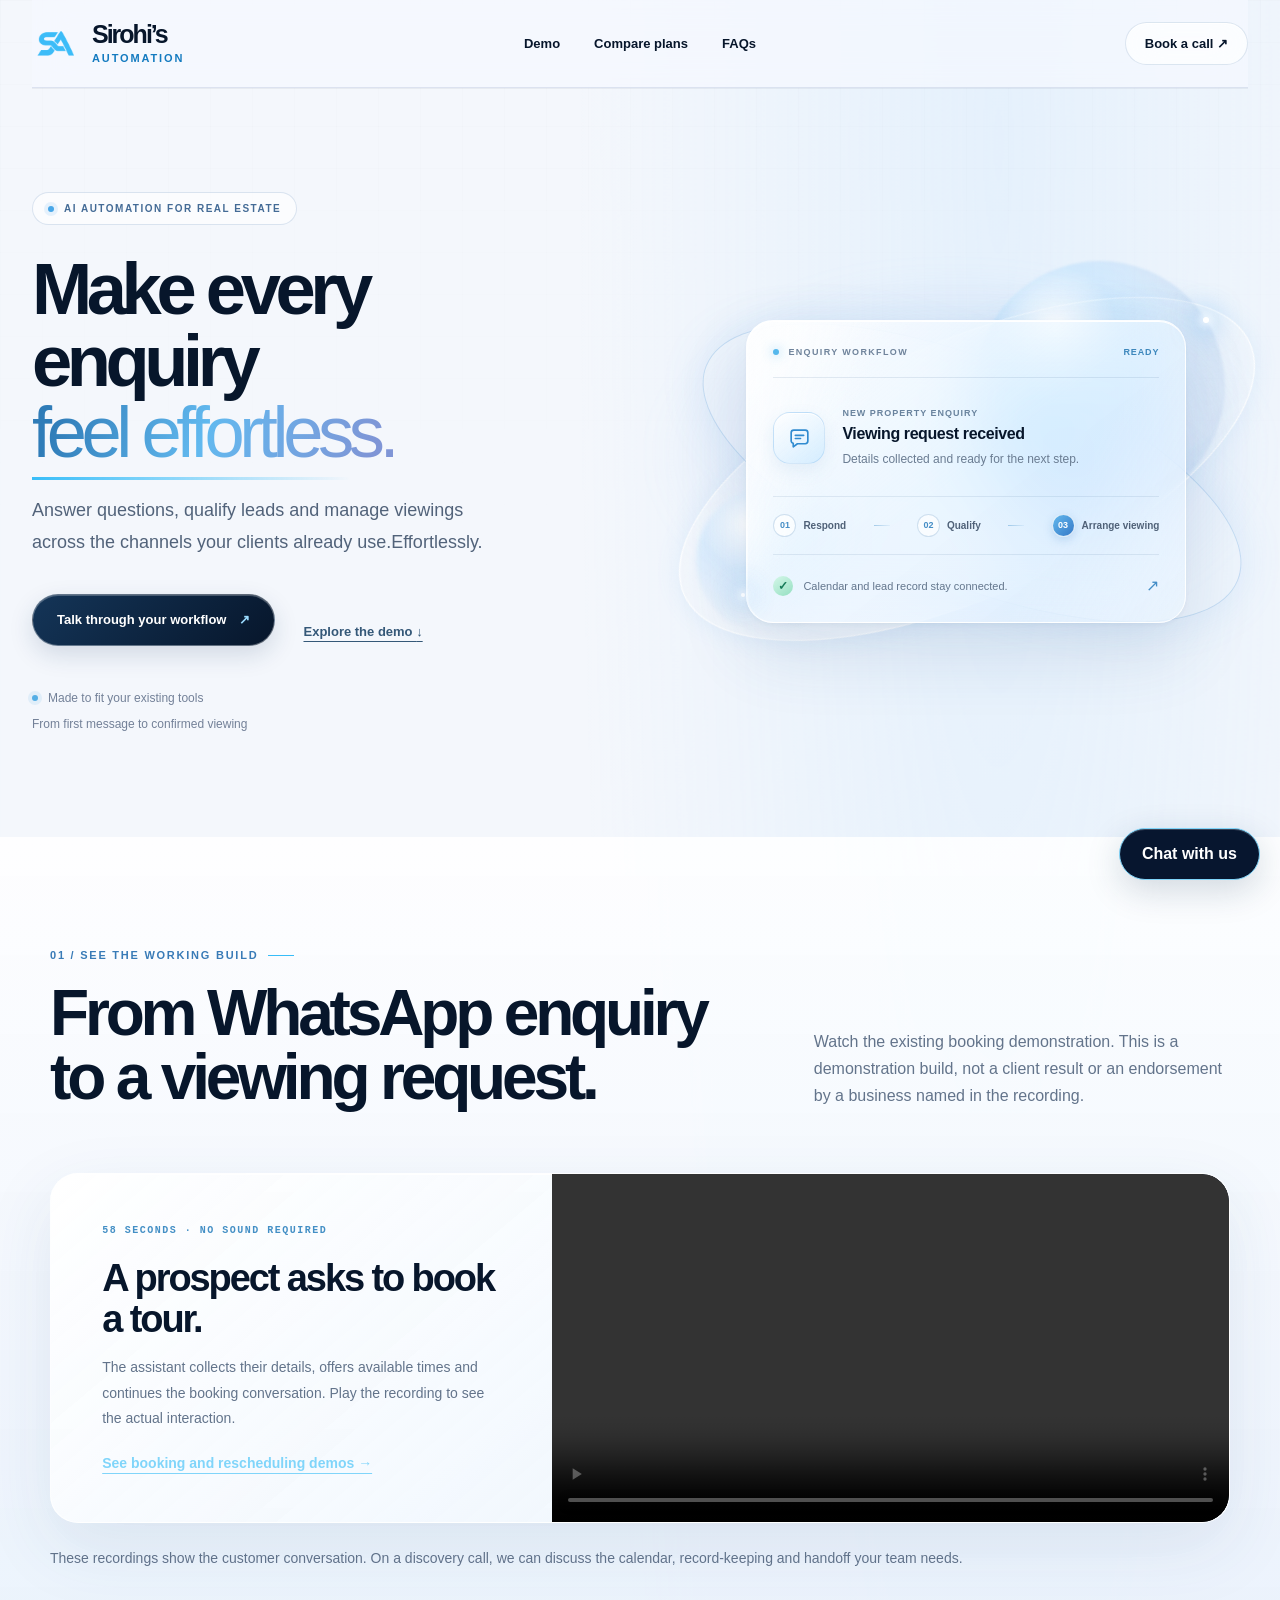
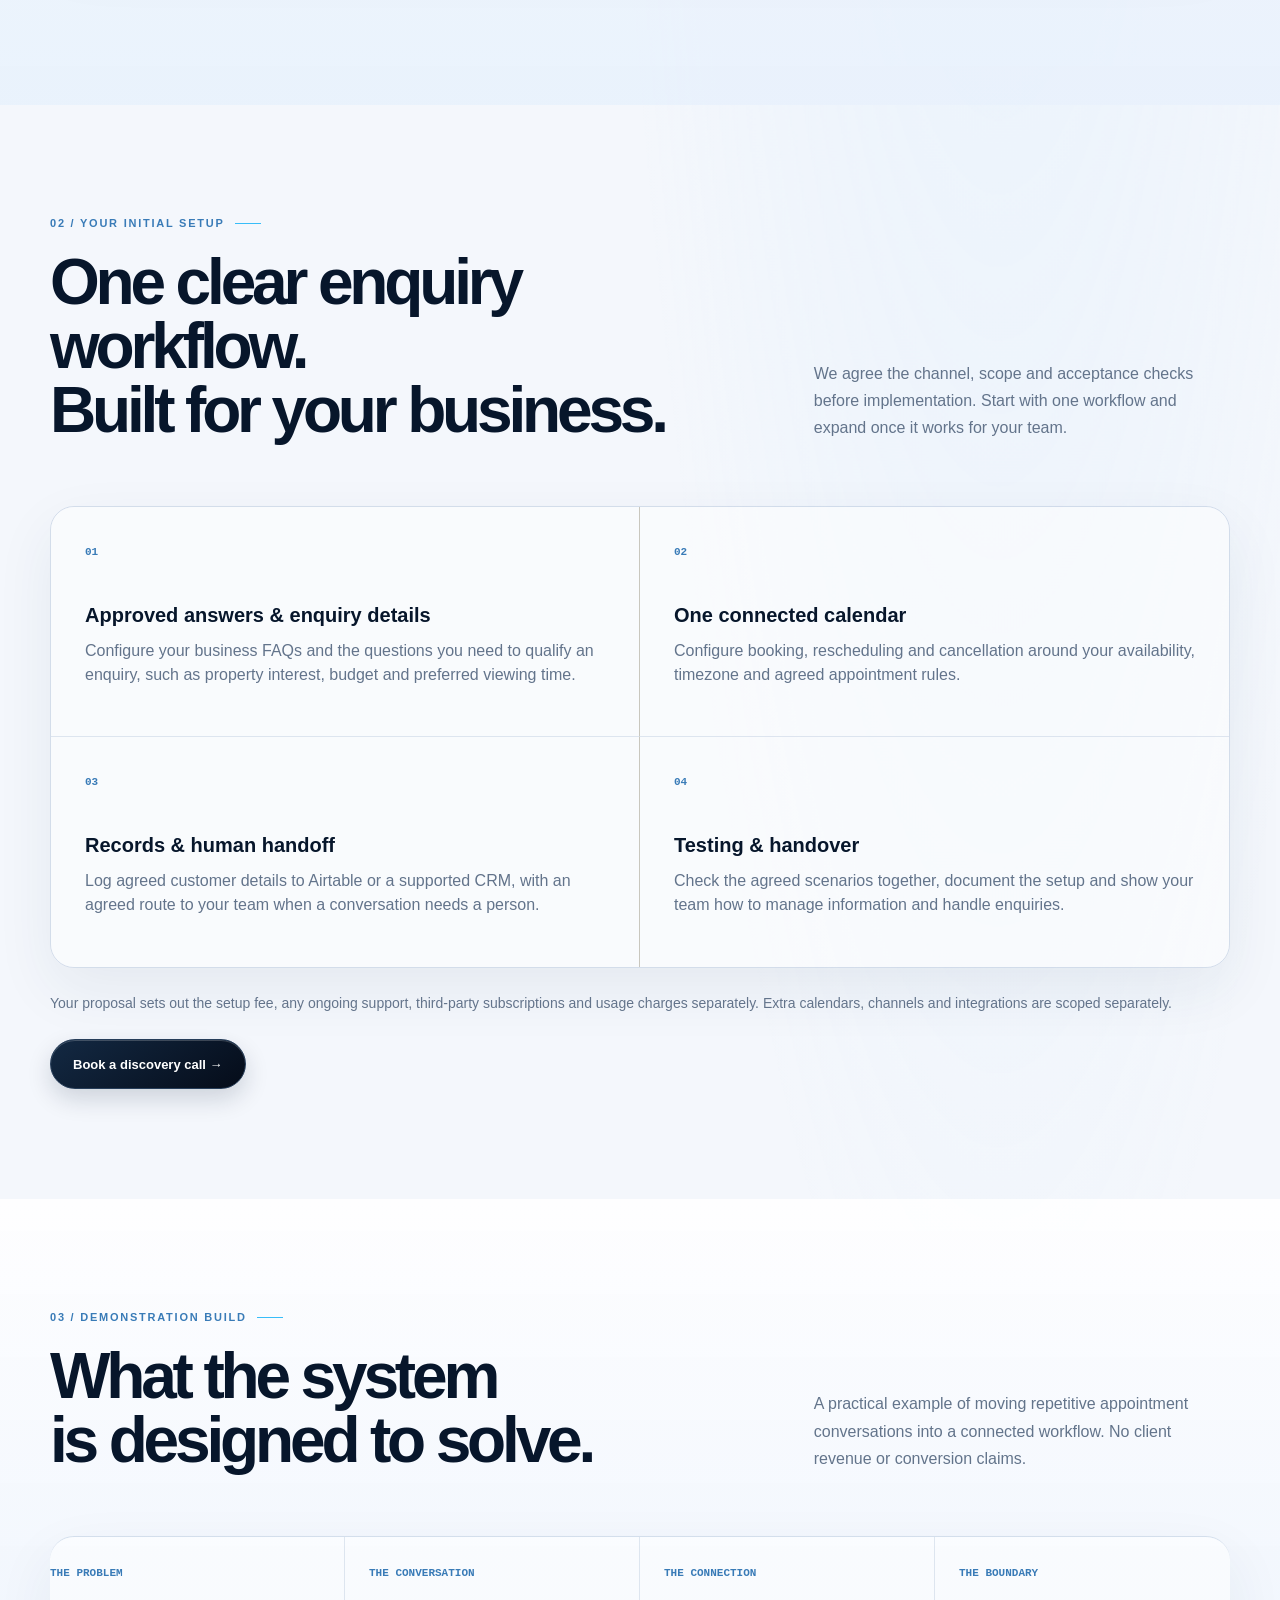
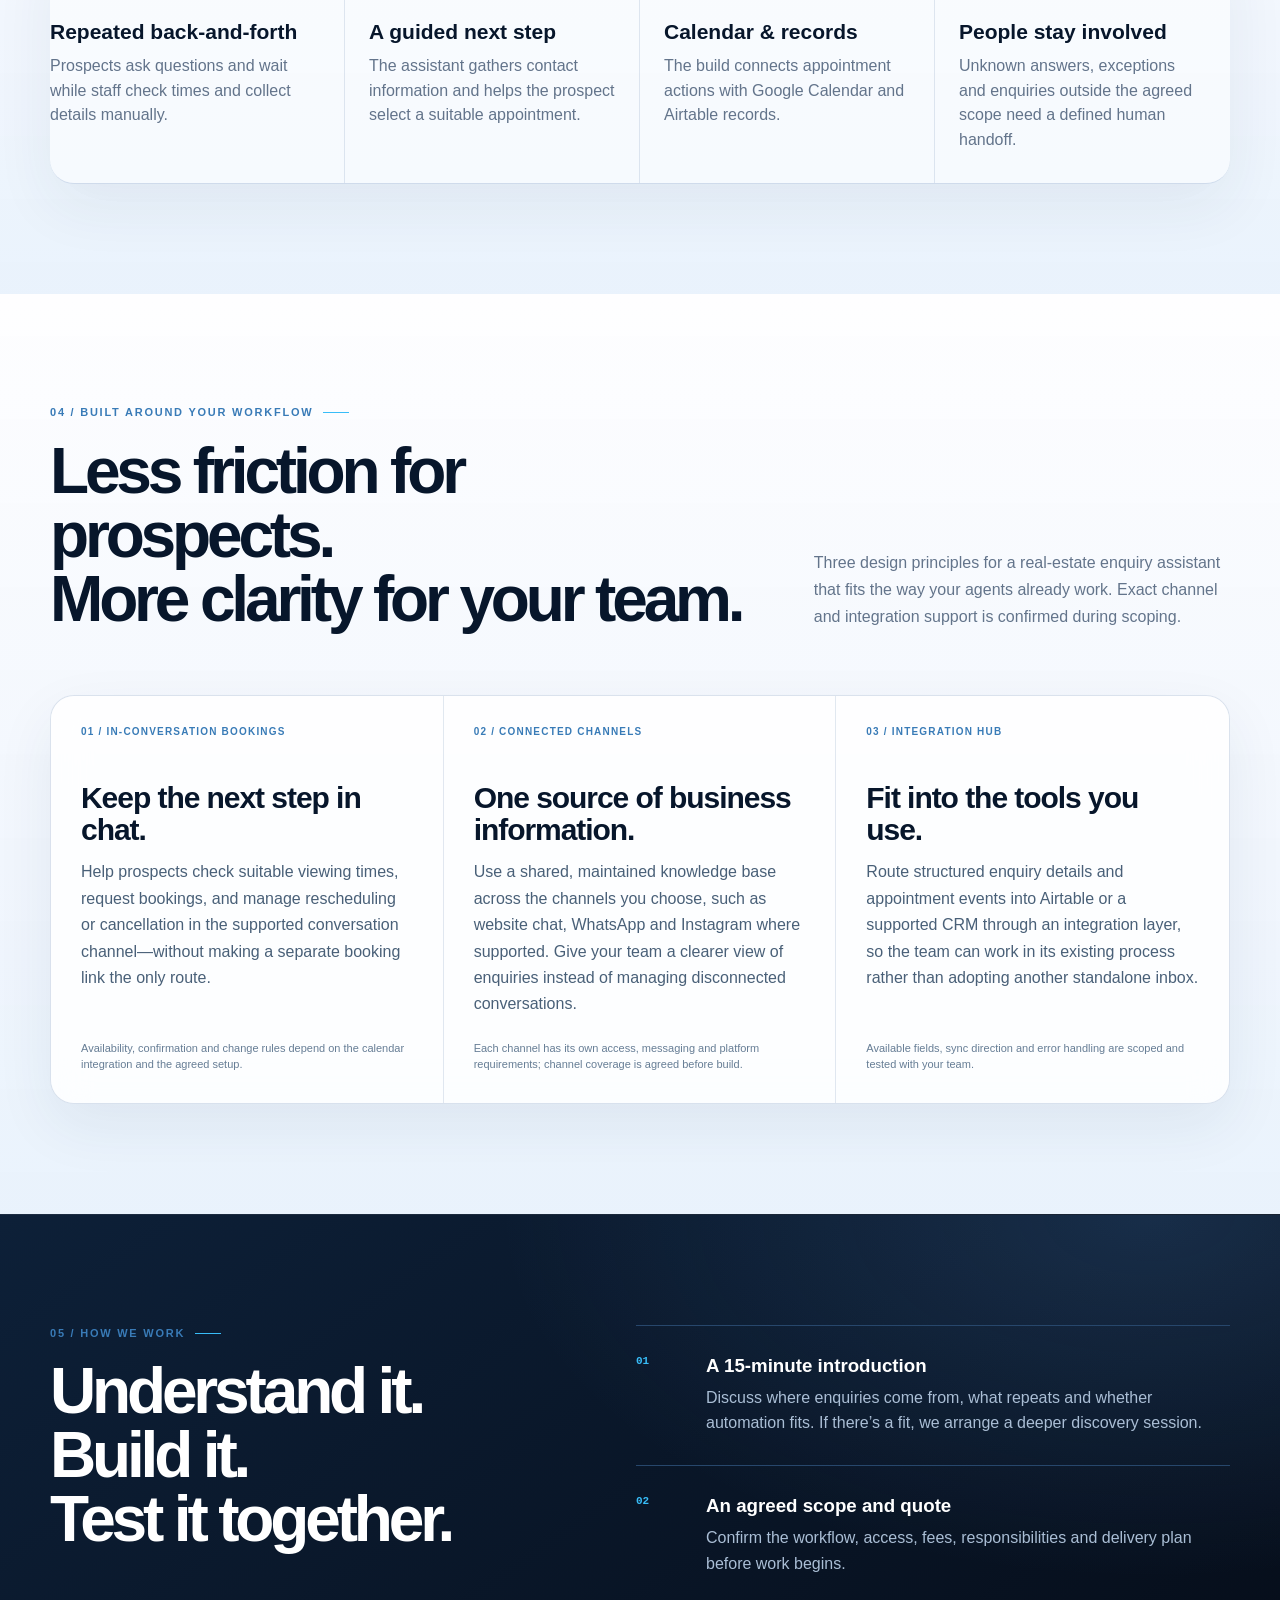
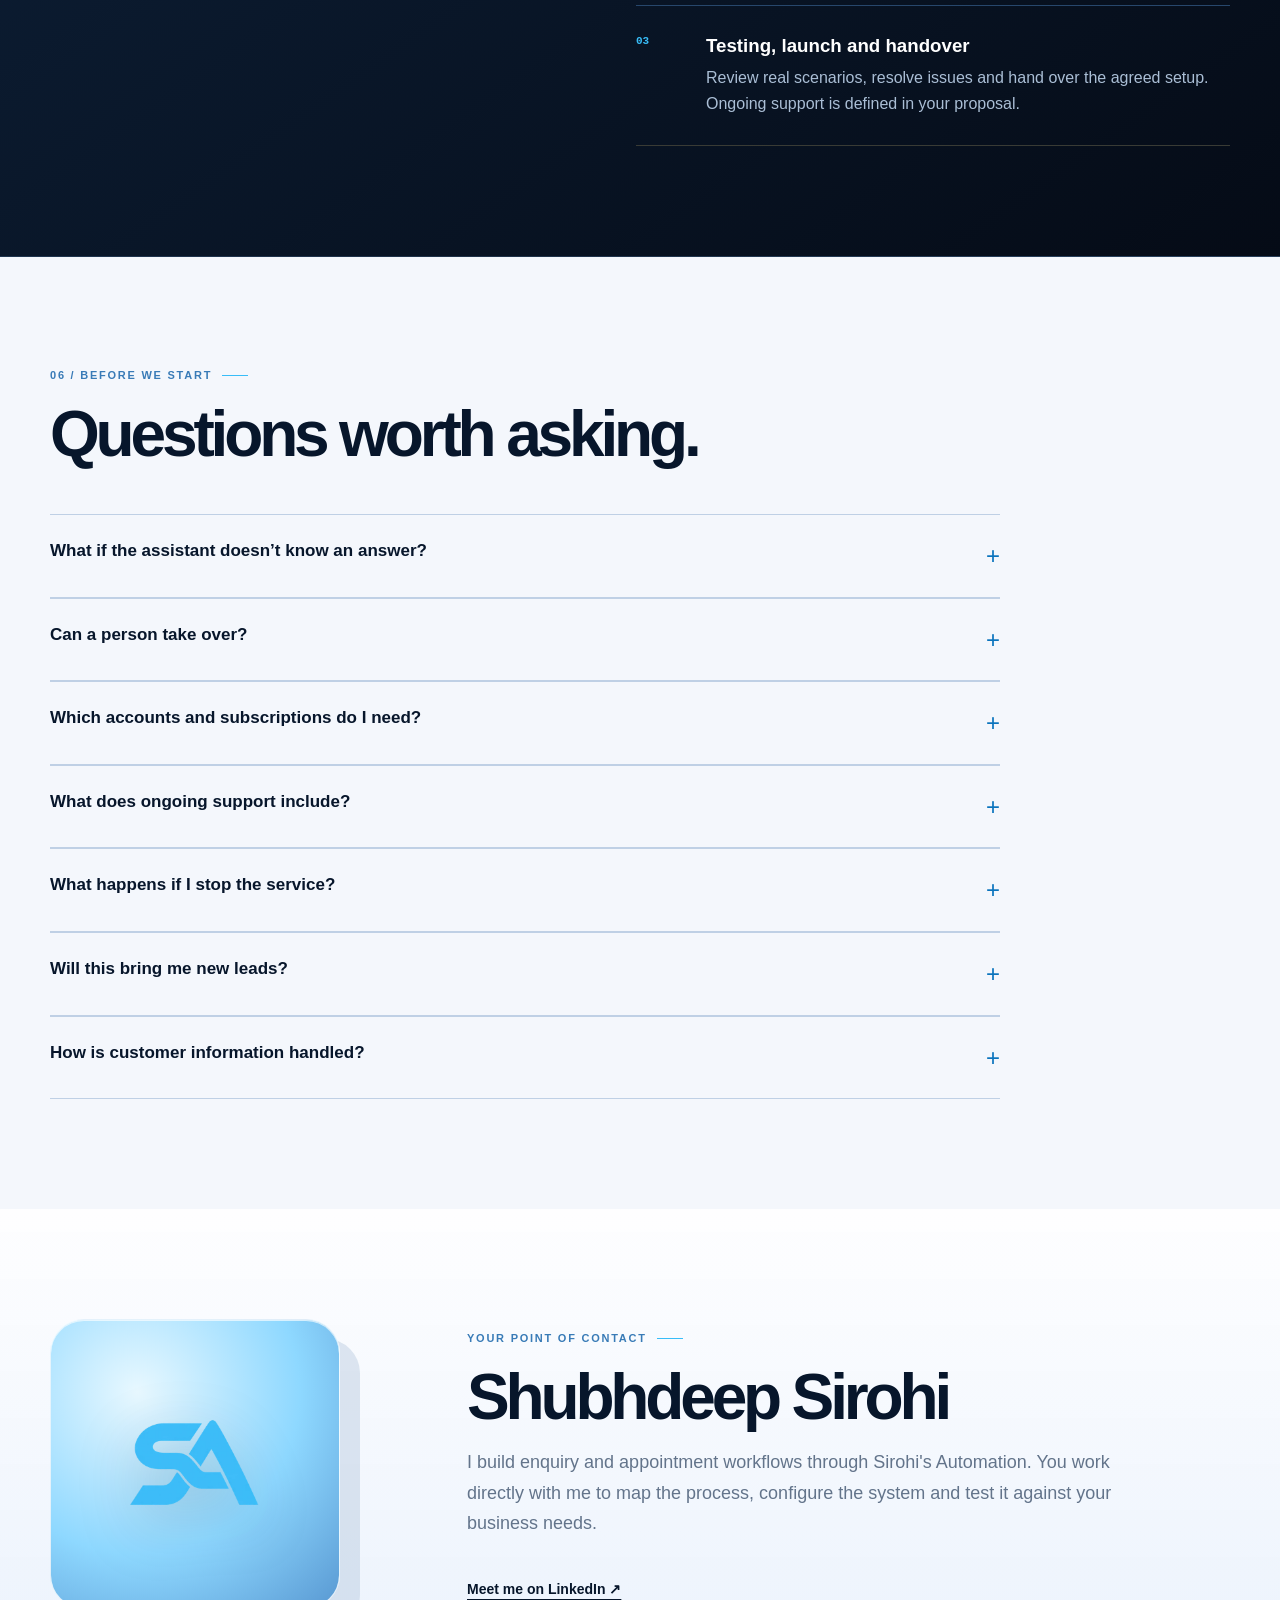
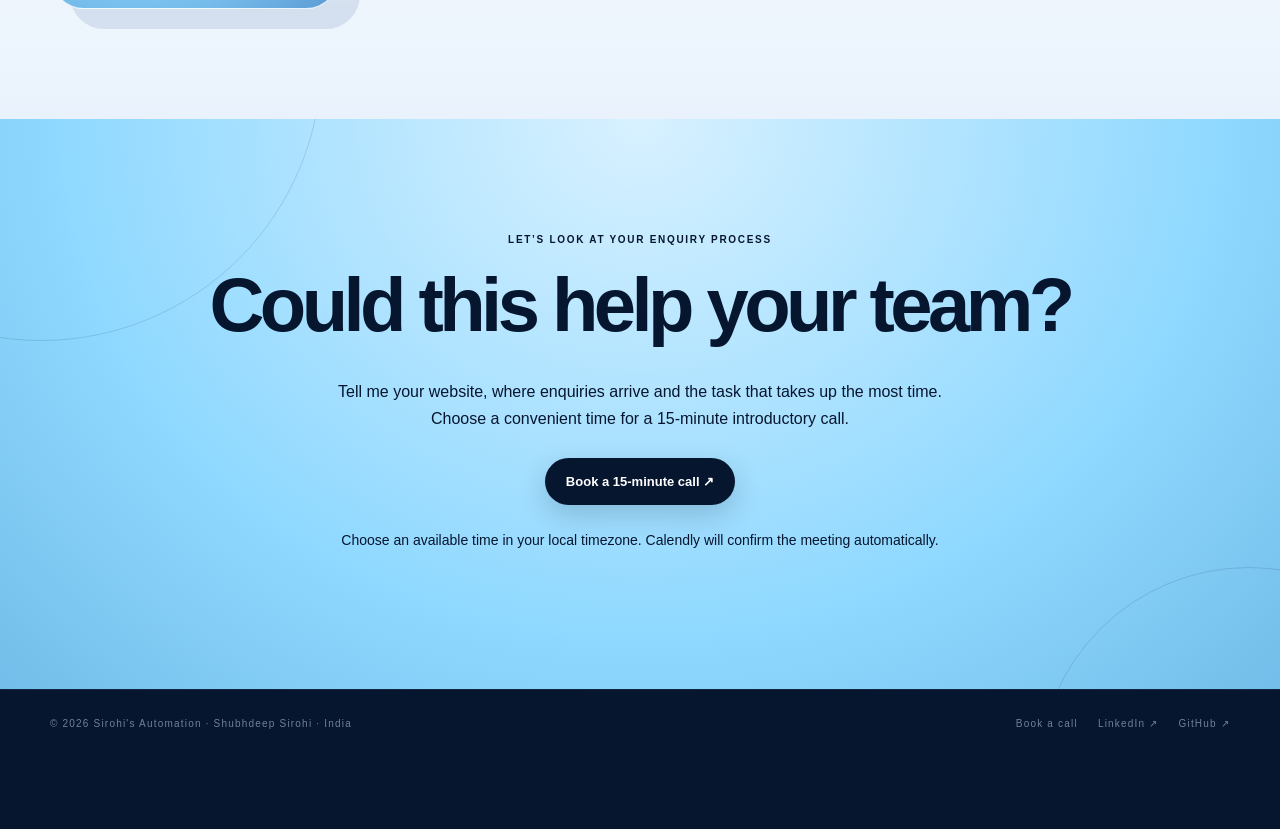
==== commit 3f9d6059: "Update index.html" ====
--- a/index.html
+++ b/index.html
@@ -4,7 +4,7 @@
 <div class="hero-copy">
 <div class="eyebrow"><span></span>AI AUTOMATION FOR REAL ESTATE</div>
 <h1>Make every enquiry<br><em>feel effortless.</em></h1>
-<p>Answer questions, qualify leads and manage viewings across the channels your clients already use.</p>
+<p>Answer questions, qualify leads and manage viewings across the channels your clients already use.Effortlessly.</p>
 <div class="hero-actions"><a class="button primary" href="https://calendly.com/shubhdeepsirohi/30min" target="_blank" rel="noopener noreferrer">Talk through your workflow <span aria-hidden="true">↗</span></a><a class="text-link hero-demo-link" href="#demo">Explore the demo <span aria-hidden="true">↓</span></a></div>
 <div class="hero-proof"><span><i></i> Made to fit your existing tools</span><span>From first message to confirmed viewing</span></div>
 </div>
@@ -32,7 +32,7 @@
 </div></section>
 <section class="approach section" id="approach"><div><span class="kicker">05 / HOW WE WORK</span><h2>Understand it.<br>Build it.<br>Test it together.</h2></div><div class="principles"><article><span>01</span><div><h3>A 15-minute introduction</h3><p>Discuss where enquiries come from, what repeats and whether automation fits. If there’s a fit, we arrange a deeper discovery session.</p></div></article><article><span>02</span><div><h3>An agreed scope and quote</h3><p>Confirm the workflow, access, fees, responsibilities and delivery plan before work begins.</p></div></article><article><span>03</span><div><h3>Testing, launch and handover</h3><p>Review real scenarios, resolve issues and hand over the agreed setup. Ongoing support is defined in your proposal.</p></div></article></div></section>
 <section class="section" id="faq"><div class="section-heading compact"><div><span class="kicker">06 / BEFORE WE START</span><h2>Questions worth asking.</h2></div></div><div class="faq-list">
-<details><summary>What if the assistant doesn’t know an answer?</summary><p>We configure it to use your approved business information and direct unknown or out-of-scope questions to an agreed human contact. AI can make mistakes, so this behaviour is part of testing and ongoing review.</p></details><details><summary>Can a person take over?</summary><p>A route to your team is agreed during setup. This may be a notification, contact request or a supported inbox handoff. The exact experience depends on the channel and tools you use.</p></details><details><summary>Which accounts and subscriptions do I need?</summary><p>The current demonstration uses Botpress, Google Calendar and Airtable, with WhatsApp for the conversation. Your setup may use a website channel instead. We identify the necessary accounts, account ownership, access and third-party charges in the proposal.</p></details><details><summary>What does ongoing support include?</summary><p>If you choose ongoing support, the proposal defines monitoring, troubleshooting, information updates, response times and revision limits. New workflows and integrations are quoted separately.</p></details><details><summary>What happens if I stop the service?</summary><p>We agree ownership, handover, exports and cancellation terms before starting. Accounts you own remain yours; any functions relying on cancelled hosting or subscriptions may stop. Continued operation depends on keeping the required services active.</p></details><details><summary>Will this bring me new leads?</summary><p>This service handles enquiries you already receive. It does not include advertising or promise more website traffic, sales or a particular conversion rate.</p></details><details><summary>How is customer information handled?</summary><p>We agree which information is needed, where it is stored and who can access it before launch. Your customer-facing privacy information should cover the tools you choose. Please do not submit sensitive information in the demo chat.</p></details></div></section><section class="about section work" id="about"><div class="about-mark"><img src="sirohi-logo.webp" alt="Sirohi's Automation monogram" width="512" height="512" loading="lazy"></div><div class="about-copy"><span class="kicker">YOUR POINT OF CONTACT</span><h2>Shubhdeep Sirohi</h2><p>I build enquiry and appointment workflows through Sirohi's Automation, based in India. You work directly with me to map the process, configure the system and test it against your business needs.</p><a class="text-link" href="https://www.linkedin.com/in/shubhdeep-sirohi-b2a466288/">Meet me on LinkedIn ↗</a></div></section><section class="closing" id="contact"><span>LET’S LOOK AT YOUR ENQUIRY PROCESS</span><h2>Could this help your team?</h2><p>Tell me your website, where enquiries arrive and the task that takes up the most time.<br>Choose a convenient time for a 15-minute introductory call.</p><a href="https://calendly.com/shubhdeepsirohi/30min" target="_blank" rel="noopener noreferrer">Book a 15-minute call ↗</a><p class="contact-note">Choose an available time in your local timezone. Calendly will confirm the meeting automatically.</p></section></main><footer><span>© 2026 Sirohi's Automation · Shubhdeep Sirohi · India</span><div><a href="https://calendly.com/shubhdeepsirohi/30min" target="_blank" rel="noopener noreferrer">Book a call</a><a href="https://www.linkedin.com/in/shubhdeep-sirohi-b2a466288/">LinkedIn ↗</a><a href="https://github.com/shubhdeepsirohi-del">GitHub ↗</a></div></footer><details class="business-chat">
+<details><summary>What if the assistant doesn’t know an answer?</summary><p>We configure it to use your approved business information and direct unknown or out-of-scope questions to an agreed human contact. AI can make mistakes, so this behaviour is part of testing and ongoing review.</p></details><details><summary>Can a person take over?</summary><p>A route to your team is agreed during setup. This may be a notification, contact request or a supported inbox handoff. The exact experience depends on the channel and tools you use.</p></details><details><summary>Which accounts and subscriptions do I need?</summary><p>The current demonstration uses Botpress, Google Calendar and Airtable, with WhatsApp for the conversation. Your setup may use a website channel instead. We identify the necessary accounts, account ownership, access and third-party charges in the proposal.</p></details><details><summary>What does ongoing support include?</summary><p>If you choose ongoing support, the proposal defines monitoring, troubleshooting, information updates, response times and revision limits. New workflows and integrations are quoted separately.</p></details><details><summary>What happens if I stop the service?</summary><p>We agree ownership, handover, exports and cancellation terms before starting. Accounts you own remain yours; any functions relying on cancelled hosting or subscriptions may stop. Continued operation depends on keeping the required services active.</p></details><details><summary>Will this bring me new leads?</summary><p>This service handles enquiries you already receive. It does not include advertising or promise more website traffic, sales or a particular conversion rate.</p></details><details><summary>How is customer information handled?</summary><p>We agree which information is needed, where it is stored and who can access it before launch. Your customer-facing privacy information should cover the tools you choose. Please do not submit sensitive information in the demo chat.</p></details></div></section><section class="about section work" id="about"><div class="about-mark"><img src="sirohi-logo.webp" alt="Sirohi's Automation monogram" width="512" height="512" loading="lazy"></div><div class="about-copy"><span class="kicker">YOUR POINT OF CONTACT</span><h2>Shubhdeep Sirohi</h2><p>I build enquiry and appointment workflows through Sirohi's Automation. You work directly with me to map the process, configure the system and test it against your business needs.</p><a class="text-link" href="https://www.linkedin.com/in/shubhdeep-sirohi-b2a466288/">Meet me on LinkedIn ↗</a></div></section><section class="closing" id="contact"><span>LET’S LOOK AT YOUR ENQUIRY PROCESS</span><h2>Could this help your team?</h2><p>Tell me your website, where enquiries arrive and the task that takes up the most time.<br>Choose a convenient time for a 15-minute introductory call.</p><a href="https://calendly.com/shubhdeepsirohi/30min" target="_blank" rel="noopener noreferrer">Book a 15-minute call ↗</a><p class="contact-note">Choose an available time in your local timezone. Calendly will confirm the meeting automatically.</p></section></main><footer><span>© 2026 Sirohi's Automation · Shubhdeep Sirohi · India</span><div><a href="https://calendly.com/shubhdeepsirohi/30min" target="_blank" rel="noopener noreferrer">Book a call</a><a href="https://www.linkedin.com/in/shubhdeep-sirohi-b2a466288/">LinkedIn ↗</a><a href="https://github.com/shubhdeepsirohi-del">GitHub ↗</a></div></footer><details class="business-chat">
   <summary><span class="chat-open-label">Chat with us</span><span class="chat-close-label">Close chat</span></summary>
   <section class="business-chat-panel" aria-label="Sirohi's Automation assistant">
     <div class="business-chat-header"><strong>Sirohi's Automation</strong><a href="https://cdn.botpress.cloud/webchat/v3.7/shareable.html?configUrl=https://files.bpcontent.cloud/2026/09/03/00/20260903002242-D4VPPEIN.json" target="_blank" rel="noopener noreferrer">Open in new tab ↗</a></div>
@@ -51,4 +51,4 @@
   addEventListener('scroll',update,{passive:true}); update();
   addEventListener('pointermove',e=>{if(glow){glow.style.opacity='.75';glow.style.left=e.clientX+'px';glow.style.top=e.clientY+'px';}},{passive:true});
 })();
-</script></body></html>+</script></body></html>
--- a/styles.css
+++ b/styles.css
@@ -262,3 +262,7 @@
 .site-header .brand-text{display:block;color:#07162b;font-size:25px;font-weight:900;letter-spacing:-.08em;line-height:1}
 .site-header .brand-text span{display:block;margin-top:5px;color:#147bc0;font-size:11px;font-weight:850;letter-spacing:.17em;line-height:1.1;text-transform:uppercase}
 @media(max-width:540px){.site-header .wordmark{gap:8px}.site-header .brand-icon{width:40px;height:40px;flex-basis:40px}.site-header .brand-text{font-size:22px}.site-header .brand-text span{font-size:9px;letter-spacing:.14em;margin-top:4px}}
+
+/* Use the provided sirohi-logo.webp asset as the brand mark; preserve its proportions. */
+.site-header .brand-icon{width:48px;height:48px;flex:0 0 48px;object-fit:contain;background:transparent;border:0;border-radius:0;filter:none}
+@media(max-width:540px){.site-header .brand-icon{width:40px;height:40px;flex-basis:40px}}
